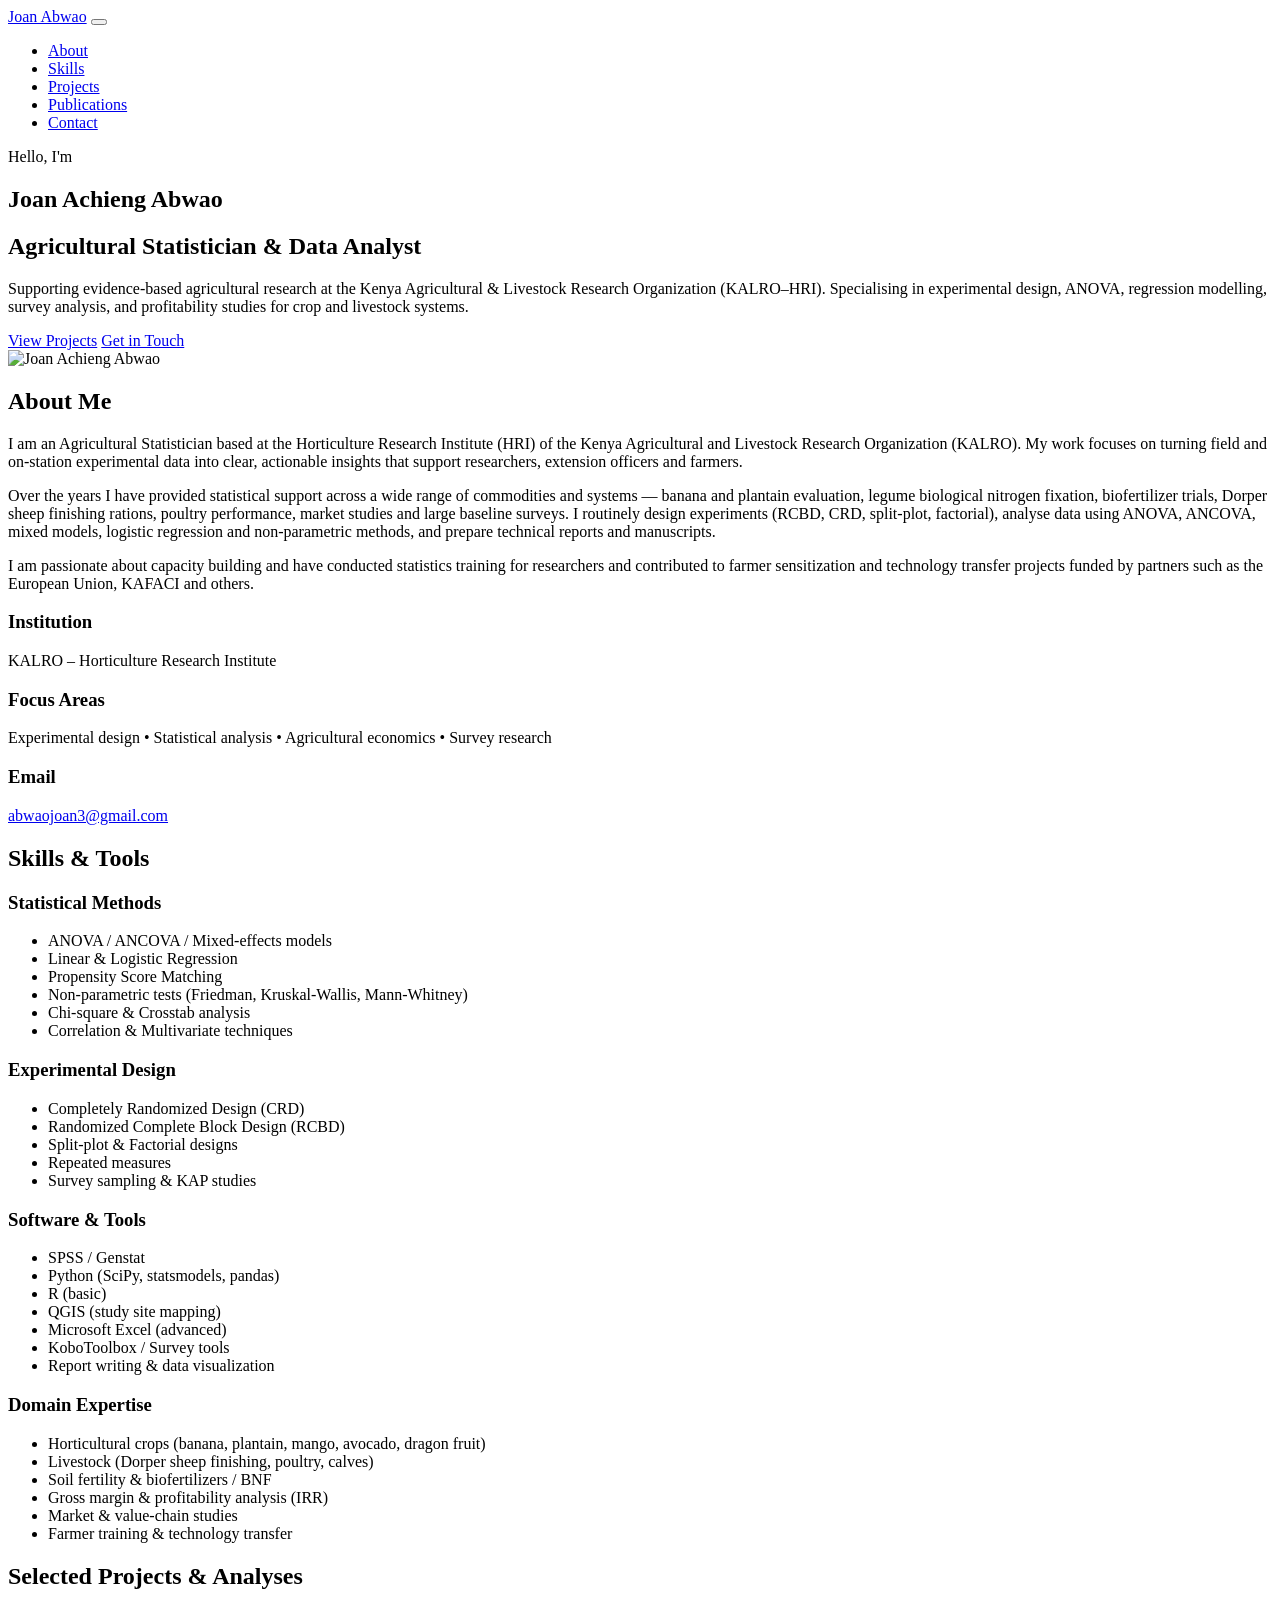
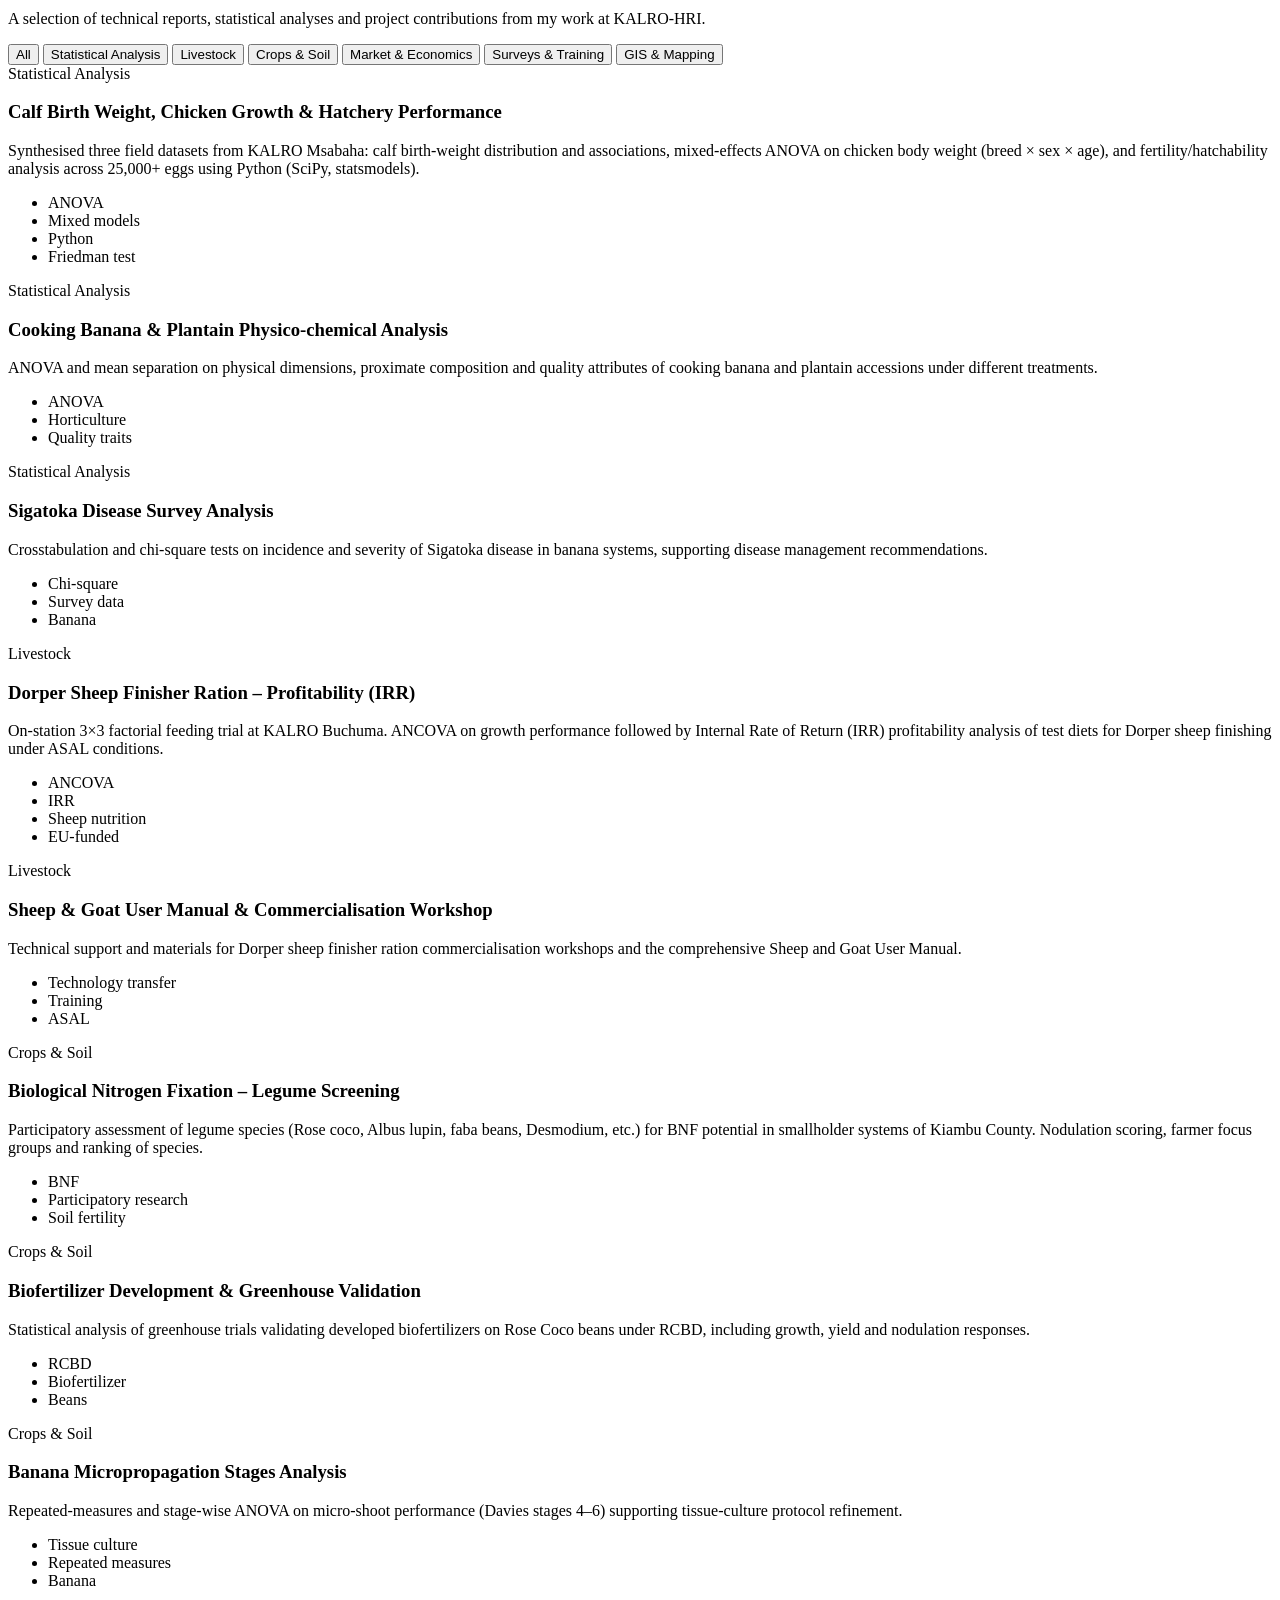
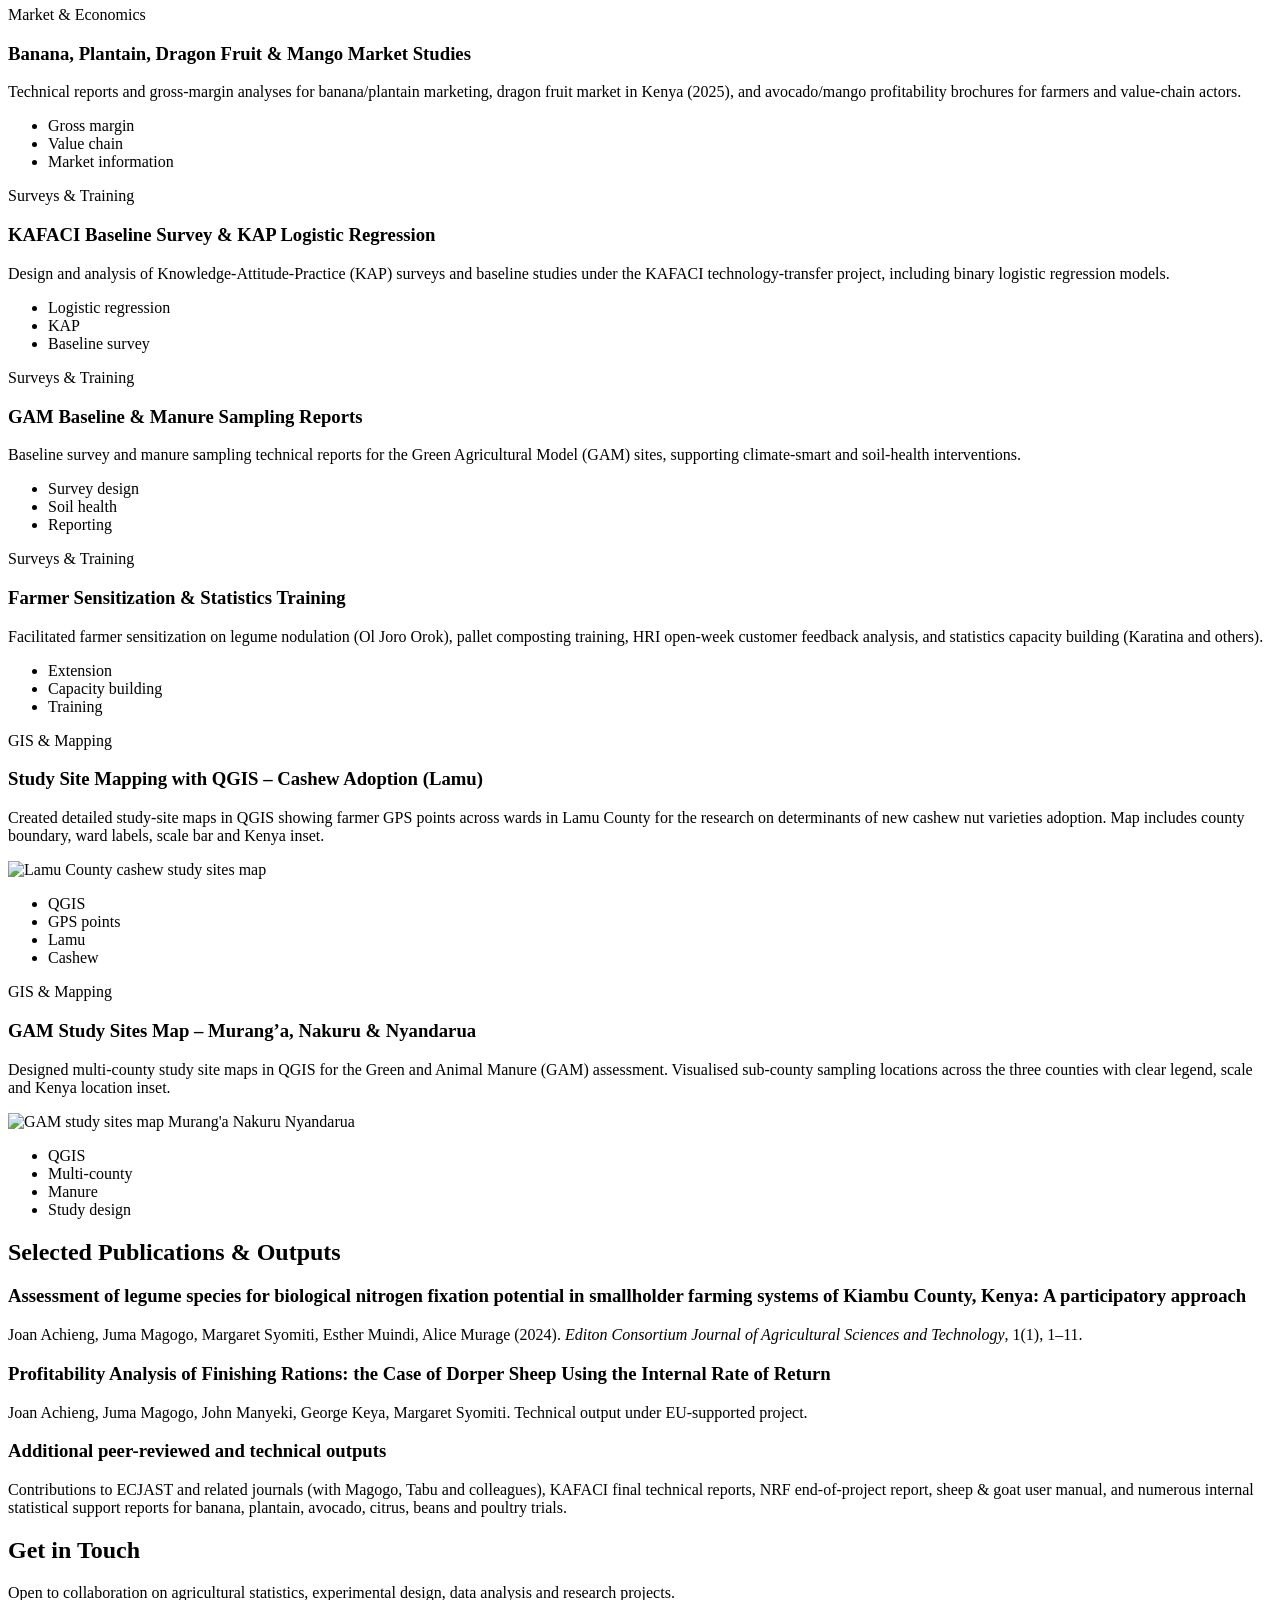
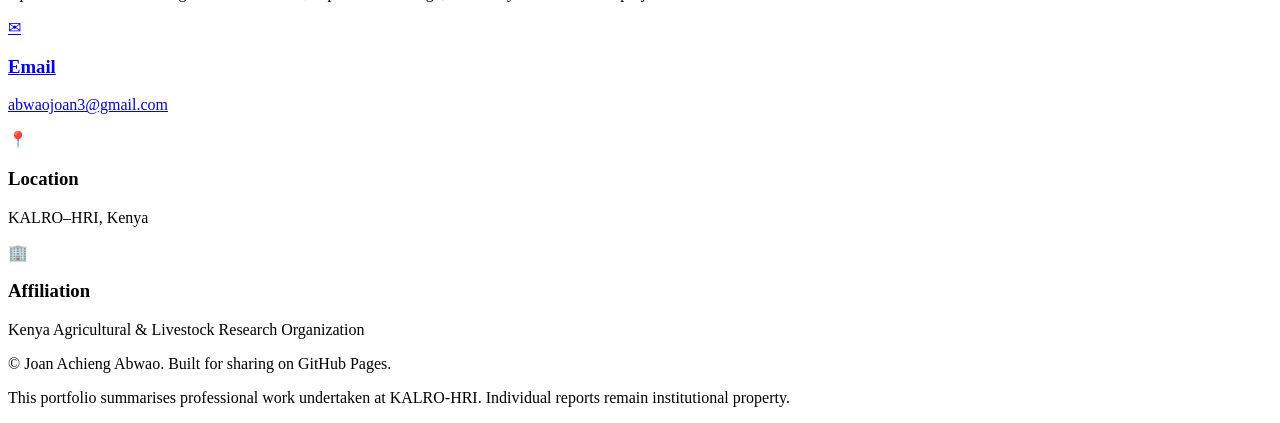
==== index.html @ 1c53b4f9 "Add files via upload" ====
<!DOCTYPE html>
<html lang="en">
<head>
  <meta charset="UTF-8" />
  <meta name="viewport" content="width=device-width, initial-scale=1.0" />
  <meta name="description" content="Joan Achieng Abwao – Agricultural Statistician & Data Analyst at KALRO-HRI. Portfolio of statistical analyses, crop & livestock research, and project reports." />
  <title>Joan Achieng Abwao | Agricultural Statistician</title>
  <link rel="stylesheet" href="css/styles.css" />
  <link rel="preconnect" href="https://fonts.googleapis.com" />
  <link rel="preconnect" href="https://fonts.gstatic.com" crossorigin />
  <link href="https://fonts.googleapis.com/css2?family=Inter:wght@400;500;600;700&family=Playfair+Display:wght@600;700&display=swap" rel="stylesheet" />
</head>
<body>
  <!-- Navigation -->
  <header class="header">
    <nav class="nav container">
      <a href="#home" class="logo">Joan Abwao</a>
      <button class="nav-toggle" aria-label="Toggle menu" id="navToggle">
        <span></span><span></span><span></span>
      </button>
      <ul class="nav-menu" id="navMenu">
        <li><a href="#about">About</a></li>
        <li><a href="#skills">Skills</a></li>
        <li><a href="#projects">Projects</a></li>
        <li><a href="#publications">Publications</a></li>
        <li><a href="#contact">Contact</a></li>
      </ul>
    </nav>
  </header>

  <!-- Hero -->
  <section id="home" class="hero">
    <div class="container hero-content">
      <div class="hero-text">
        <p class="hero-greeting">Hello, I'm</p>
        <h1>Joan Achieng Abwao</h1>
        <h2>Agricultural Statistician &amp; Data Analyst</h2>
        <p class="hero-tagline">
          Supporting evidence-based agricultural research at the Kenya Agricultural &amp; Livestock Research Organization (KALRO–HRI). Specialising in experimental design, ANOVA, regression modelling, survey analysis, and profitability studies for crop and livestock systems.
        </p>
        <div class="hero-actions">
          <a href="#projects" class="btn btn-primary">View Projects</a>
          <a href="#contact" class="btn btn-outline">Get in Touch</a>
        </div>
      </div>
      <div class="hero-image">
        <img src="assets/photo.jpg" alt="Joan Achieng Abwao" width="320" height="360" />
      </div>
    </div>
  </section>

  <!-- About -->
  <section id="about" class="section about">
    <div class="container">
      <h2 class="section-title">About Me</h2>
      <div class="about-grid">
        <div class="about-text">
          <p>
            I am an Agricultural Statistician based at the Horticulture Research Institute (HRI) of the Kenya Agricultural and Livestock Research Organization (KALRO). My work focuses on turning field and on-station experimental data into clear, actionable insights that support researchers, extension officers and farmers.
          </p>
          <p>
            Over the years I have provided statistical support across a wide range of commodities and systems — banana and plantain evaluation, legume biological nitrogen fixation, biofertilizer trials, Dorper sheep finishing rations, poultry performance, market studies and large baseline surveys. I routinely design experiments (RCBD, CRD, split-plot, factorial), analyse data using ANOVA, ANCOVA, mixed models, logistic regression and non-parametric methods, and prepare technical reports and manuscripts.
          </p>
          <p>
            I am passionate about capacity building and have conducted statistics training for researchers and contributed to farmer sensitization and technology transfer projects funded by partners such as the European Union, KAFACI and others.
          </p>
        </div>
        <div class="about-cards">
          <div class="info-card">
            <h3>Institution</h3>
            <p>KALRO – Horticulture Research Institute</p>
          </div>
          <div class="info-card">
            <h3>Focus Areas</h3>
            <p>Experimental design • Statistical analysis • Agricultural economics • Survey research</p>
          </div>
          <div class="info-card">
            <h3>Email</h3>
            <p><a href="mailto:abwaojoan3@gmail.com">abwaojoan3@gmail.com</a></p>
          </div>
        </div>
      </div>
    </div>
  </section>

  <!-- Skills -->
  <section id="skills" class="section skills">
    <div class="container">
      <h2 class="section-title">Skills &amp; Tools</h2>
      <div class="skills-grid">
        <div class="skill-category">
          <h3>Statistical Methods</h3>
          <ul>
            <li>ANOVA / ANCOVA / Mixed-effects models</li>
            <li>Linear &amp; Logistic Regression</li>
            <li>Propensity Score Matching</li>
            <li>Non-parametric tests (Friedman, Kruskal-Wallis, Mann-Whitney)</li>
            <li>Chi-square &amp; Crosstab analysis</li>
            <li>Correlation &amp; Multivariate techniques</li>
          </ul>
        </div>
        <div class="skill-category">
          <h3>Experimental Design</h3>
          <ul>
            <li>Completely Randomized Design (CRD)</li>
            <li>Randomized Complete Block Design (RCBD)</li>
            <li>Split-plot &amp; Factorial designs</li>
            <li>Repeated measures</li>
            <li>Survey sampling &amp; KAP studies</li>
          </ul>
        </div>
        <div class="skill-category">
          <h3>Software &amp; Tools</h3>
          <ul>
            <li>SPSS / Genstat</li>
            <li>Python (SciPy, statsmodels, pandas)</li>
            <li>R (basic)</li>
            <li>QGIS (study site mapping)</li>
            <li>Microsoft Excel (advanced)</li>
            <li>KoboToolbox / Survey tools</li>
            <li>Report writing &amp; data visualization</li>
          </ul>
        </div>
        <div class="skill-category">
          <h3>Domain Expertise</h3>
          <ul>
            <li>Horticultural crops (banana, plantain, mango, avocado, dragon fruit)</li>
            <li>Livestock (Dorper sheep finishing, poultry, calves)</li>
            <li>Soil fertility &amp; biofertilizers / BNF</li>
            <li>Gross margin &amp; profitability analysis (IRR)</li>
            <li>Market &amp; value-chain studies</li>
            <li>Farmer training &amp; technology transfer</li>
          </ul>
        </div>
      </div>
    </div>
  </section>

  <!-- Projects -->
  <section id="projects" class="section projects">
    <div class="container">
      <h2 class="section-title">Selected Projects &amp; Analyses</h2>
      <p class="section-subtitle">A selection of technical reports, statistical analyses and project contributions from my work at KALRO-HRI.</p>

      <div class="project-filters">
        <button class="filter-btn active" data-filter="all">All</button>
        <button class="filter-btn" data-filter="stats">Statistical Analysis</button>
        <button class="filter-btn" data-filter="livestock">Livestock</button>
        <button class="filter-btn" data-filter="crops">Crops &amp; Soil</button>
        <button class="filter-btn" data-filter="market">Market &amp; Economics</button>
        <button class="filter-btn" data-filter="survey">Surveys &amp; Training</button>
        <button class="filter-btn" data-filter="gis">GIS &amp; Mapping</button>
      </div>

      <div class="projects-grid">

        <!-- Statistical -->
        <article class="project-card" data-category="stats">
          <div class="project-badge">Statistical Analysis</div>
          <h3>Calf Birth Weight, Chicken Growth &amp; Hatchery Performance</h3>
          <p>Synthesised three field datasets from KALRO Msabaha: calf birth-weight distribution and associations, mixed-effects ANOVA on chicken body weight (breed × sex × age), and fertility/hatchability analysis across 25,000+ eggs using Python (SciPy, statsmodels).</p>
          <ul class="tags">
            <li>ANOVA</li><li>Mixed models</li><li>Python</li><li>Friedman test</li>
          </ul>
        </article>

        <article class="project-card" data-category="stats">
          <div class="project-badge">Statistical Analysis</div>
          <h3>Cooking Banana &amp; Plantain Physico-chemical Analysis</h3>
          <p>ANOVA and mean separation on physical dimensions, proximate composition and quality attributes of cooking banana and plantain accessions under different treatments.</p>
          <ul class="tags">
            <li>ANOVA</li><li>Horticulture</li><li>Quality traits</li>
          </ul>
        </article>

        <article class="project-card" data-category="stats">
          <div class="project-badge">Statistical Analysis</div>
          <h3>Sigatoka Disease Survey Analysis</h3>
          <p>Crosstabulation and chi-square tests on incidence and severity of Sigatoka disease in banana systems, supporting disease management recommendations.</p>
          <ul class="tags">
            <li>Chi-square</li><li>Survey data</li><li>Banana</li>
          </ul>
        </article>

        <article class="project-card" data-category="stats livestock">
          <div class="project-badge">Livestock</div>
          <h3>Dorper Sheep Finisher Ration – Profitability (IRR)</h3>
          <p>On-station 3×3 factorial feeding trial at KALRO Buchuma. ANCOVA on growth performance followed by Internal Rate of Return (IRR) profitability analysis of test diets for Dorper sheep finishing under ASAL conditions.</p>
          <ul class="tags">
            <li>ANCOVA</li><li>IRR</li><li>Sheep nutrition</li><li>EU-funded</li>
          </ul>
        </article>

        <article class="project-card" data-category="livestock">
          <div class="project-badge">Livestock</div>
          <h3>Sheep &amp; Goat User Manual &amp; Commercialisation Workshop</h3>
          <p>Technical support and materials for Dorper sheep finisher ration commercialisation workshops and the comprehensive Sheep and Goat User Manual.</p>
          <ul class="tags">
            <li>Technology transfer</li><li>Training</li><li>ASAL</li>
          </ul>
        </article>

        <article class="project-card" data-category="crops">
          <div class="project-badge">Crops &amp; Soil</div>
          <h3>Biological Nitrogen Fixation – Legume Screening</h3>
          <p>Participatory assessment of legume species (Rose coco, Albus lupin, faba beans, Desmodium, etc.) for BNF potential in smallholder systems of Kiambu County. Nodulation scoring, farmer focus groups and ranking of species.</p>
          <ul class="tags">
            <li>BNF</li><li>Participatory research</li><li>Soil fertility</li>
          </ul>
        </article>

        <article class="project-card" data-category="crops">
          <div class="project-badge">Crops &amp; Soil</div>
          <h3>Biofertilizer Development &amp; Greenhouse Validation</h3>
          <p>Statistical analysis of greenhouse trials validating developed biofertilizers on Rose Coco beans under RCBD, including growth, yield and nodulation responses.</p>
          <ul class="tags">
            <li>RCBD</li><li>Biofertilizer</li><li>Beans</li>
          </ul>
        </article>

        <article class="project-card" data-category="crops">
          <div class="project-badge">Crops &amp; Soil</div>
          <h3>Banana Micropropagation Stages Analysis</h3>
          <p>Repeated-measures and stage-wise ANOVA on micro-shoot performance (Davies stages 4–6) supporting tissue-culture protocol refinement.</p>
          <ul class="tags">
            <li>Tissue culture</li><li>Repeated measures</li><li>Banana</li>
          </ul>
        </article>

        <article class="project-card" data-category="market">
          <div class="project-badge">Market &amp; Economics</div>
          <h3>Banana, Plantain, Dragon Fruit &amp; Mango Market Studies</h3>
          <p>Technical reports and gross-margin analyses for banana/plantain marketing, dragon fruit market in Kenya (2025), and avocado/mango profitability brochures for farmers and value-chain actors.</p>
          <ul class="tags">
            <li>Gross margin</li><li>Value chain</li><li>Market information</li>
          </ul>
        </article>

        <article class="project-card" data-category="survey">
          <div class="project-badge">Surveys &amp; Training</div>
          <h3>KAFACI Baseline Survey &amp; KAP Logistic Regression</h3>
          <p>Design and analysis of Knowledge-Attitude-Practice (KAP) surveys and baseline studies under the KAFACI technology-transfer project, including binary logistic regression models.</p>
          <ul class="tags">
            <li>Logistic regression</li><li>KAP</li><li>Baseline survey</li>
          </ul>
        </article>

        <article class="project-card" data-category="survey">
          <div class="project-badge">Surveys &amp; Training</div>
          <h3>GAM Baseline &amp; Manure Sampling Reports</h3>
          <p>Baseline survey and manure sampling technical reports for the Green Agricultural Model (GAM) sites, supporting climate-smart and soil-health interventions.</p>
          <ul class="tags">
            <li>Survey design</li><li>Soil health</li><li>Reporting</li>
          </ul>
        </article>

        <article class="project-card" data-category="survey">
          <div class="project-badge">Surveys &amp; Training</div>
          <h3>Farmer Sensitization &amp; Statistics Training</h3>
          <p>Facilitated farmer sensitization on legume nodulation (Ol Joro Orok), pallet composting training, HRI open-week customer feedback analysis, and statistics capacity building (Karatina and others).</p>
          <ul class="tags">
            <li>Extension</li><li>Capacity building</li><li>Training</li>
          </ul>
        </article>

        <!-- GIS & Mapping -->
        <article class="project-card" data-category="gis survey">
          <div class="project-badge">GIS &amp; Mapping</div>
          <h3>Study Site Mapping with QGIS – Cashew Adoption (Lamu)</h3>
          <p>Created detailed study-site maps in QGIS showing farmer GPS points across wards in Lamu County for the research on determinants of new cashew nut varieties adoption. Map includes county boundary, ward labels, scale bar and Kenya inset.</p>
          <div class="map-preview">
            <img src="assets/map-lamu-cashew.png" alt="Lamu County cashew study sites map" loading="lazy" />
          </div>
          <ul class="tags">
            <li>QGIS</li><li>GPS points</li><li>Lamu</li><li>Cashew</li>
          </ul>
        </article>

        <article class="project-card" data-category="gis survey">
          <div class="project-badge">GIS &amp; Mapping</div>
          <h3>GAM Study Sites Map – Murang’a, Nakuru &amp; Nyandarua</h3>
          <p>Designed multi-county study site maps in QGIS for the Green and Animal Manure (GAM) assessment. Visualised sub-county sampling locations across the three counties with clear legend, scale and Kenya location inset.</p>
          <div class="map-preview">
            <img src="assets/map-gam-sites.png" alt="GAM study sites map Murang'a Nakuru Nyandarua" loading="lazy" />
          </div>
          <ul class="tags">
            <li>QGIS</li><li>Multi-county</li><li>Manure</li><li>Study design</li>
          </ul>
        </article>

      </div>
    </div>
  </section>

  <!-- Publications -->
  <section id="publications" class="section publications">
    <div class="container">
      <h2 class="section-title">Selected Publications &amp; Outputs</h2>
      <div class="pub-list">
        <article class="pub-item">
          <h3>Assessment of legume species for biological nitrogen fixation potential in smallholder farming systems of Kiambu County, Kenya: A participatory approach</h3>
          <p class="pub-meta">Joan Achieng, Juma Magogo, Margaret Syomiti, Esther Muindi, Alice Murage (2024). <em>Editon Consortium Journal of Agricultural Sciences and Technology</em>, 1(1), 1–11.</p>
        </article>
        <article class="pub-item">
          <h3>Profitability Analysis of Finishing Rations: the Case of Dorper Sheep Using the Internal Rate of Return</h3>
          <p class="pub-meta">Joan Achieng, Juma Magogo, John Manyeki, George Keya, Margaret Syomiti. Technical output under EU-supported project.</p>
        </article>
        <article class="pub-item">
          <h3>Additional peer-reviewed and technical outputs</h3>
          <p class="pub-meta">Contributions to ECJAST and related journals (with Magogo, Tabu and colleagues), KAFACI final technical reports, NRF end-of-project report, sheep &amp; goat user manual, and numerous internal statistical support reports for banana, plantain, avocado, citrus, beans and poultry trials.</p>
        </article>
      </div>
    </div>
  </section>

  <!-- Contact -->
  <section id="contact" class="section contact">
    <div class="container">
      <h2 class="section-title">Get in Touch</h2>
      <p class="section-subtitle">Open to collaboration on agricultural statistics, experimental design, data analysis and research projects.</p>
      <div class="contact-cards">
        <a href="mailto:abwaojoan3@gmail.com" class="contact-card">
          <span class="contact-icon">✉</span>
          <h3>Email</h3>
          <p>abwaojoan3@gmail.com</p>
        </a>
        <div class="contact-card">
          <span class="contact-icon">📍</span>
          <h3>Location</h3>
          <p>KALRO–HRI, Kenya</p>
        </div>
        <div class="contact-card">
          <span class="contact-icon">🏢</span>
          <h3>Affiliation</h3>
          <p>Kenya Agricultural &amp; Livestock Research Organization</p>
        </div>
      </div>
    </div>
  </section>

  <!-- Footer -->
  <footer class="footer">
    <div class="container">
      <p>© <span id="year"></span> Joan Achieng Abwao. Built for sharing on GitHub Pages.</p>
      <p class="footer-note">This portfolio summarises professional work undertaken at KALRO-HRI. Individual reports remain institutional property.</p>
    </div>
  </footer>

  <script src="js/main.js"></script>
</body>
</html>
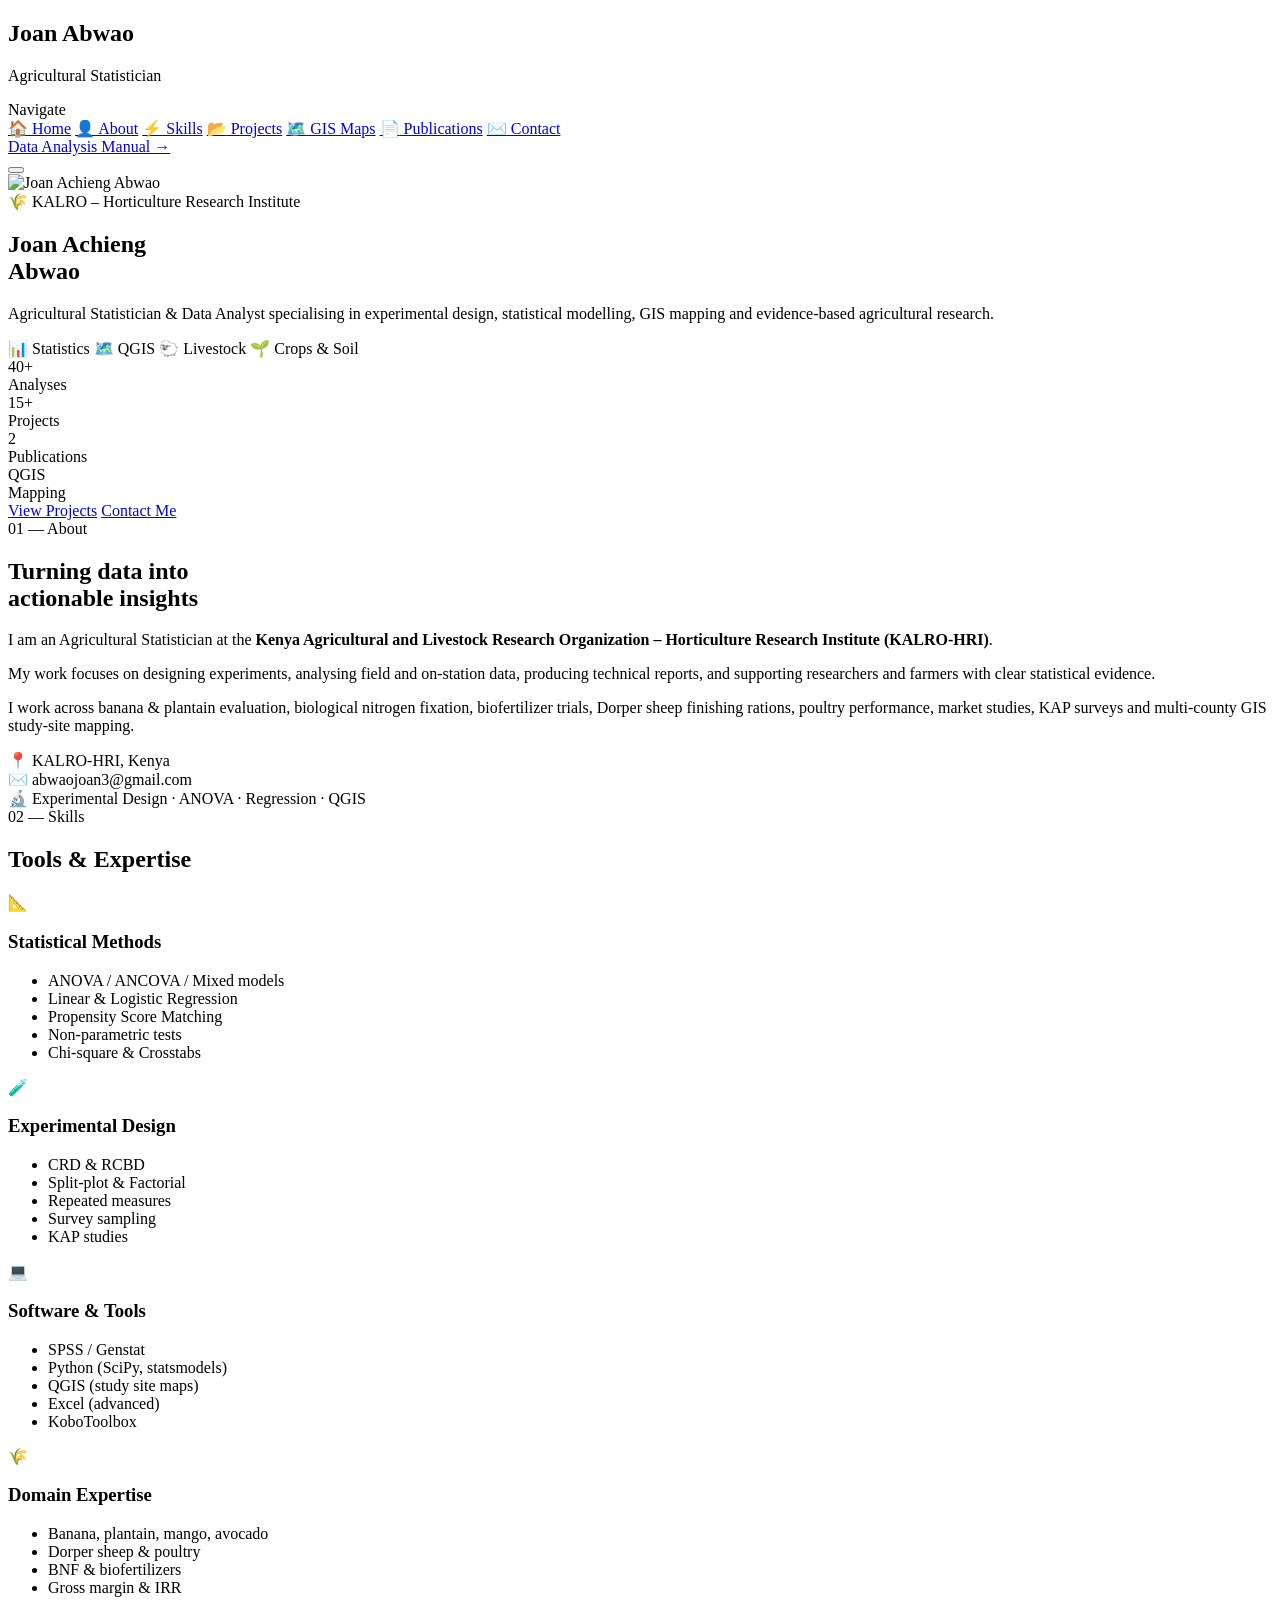
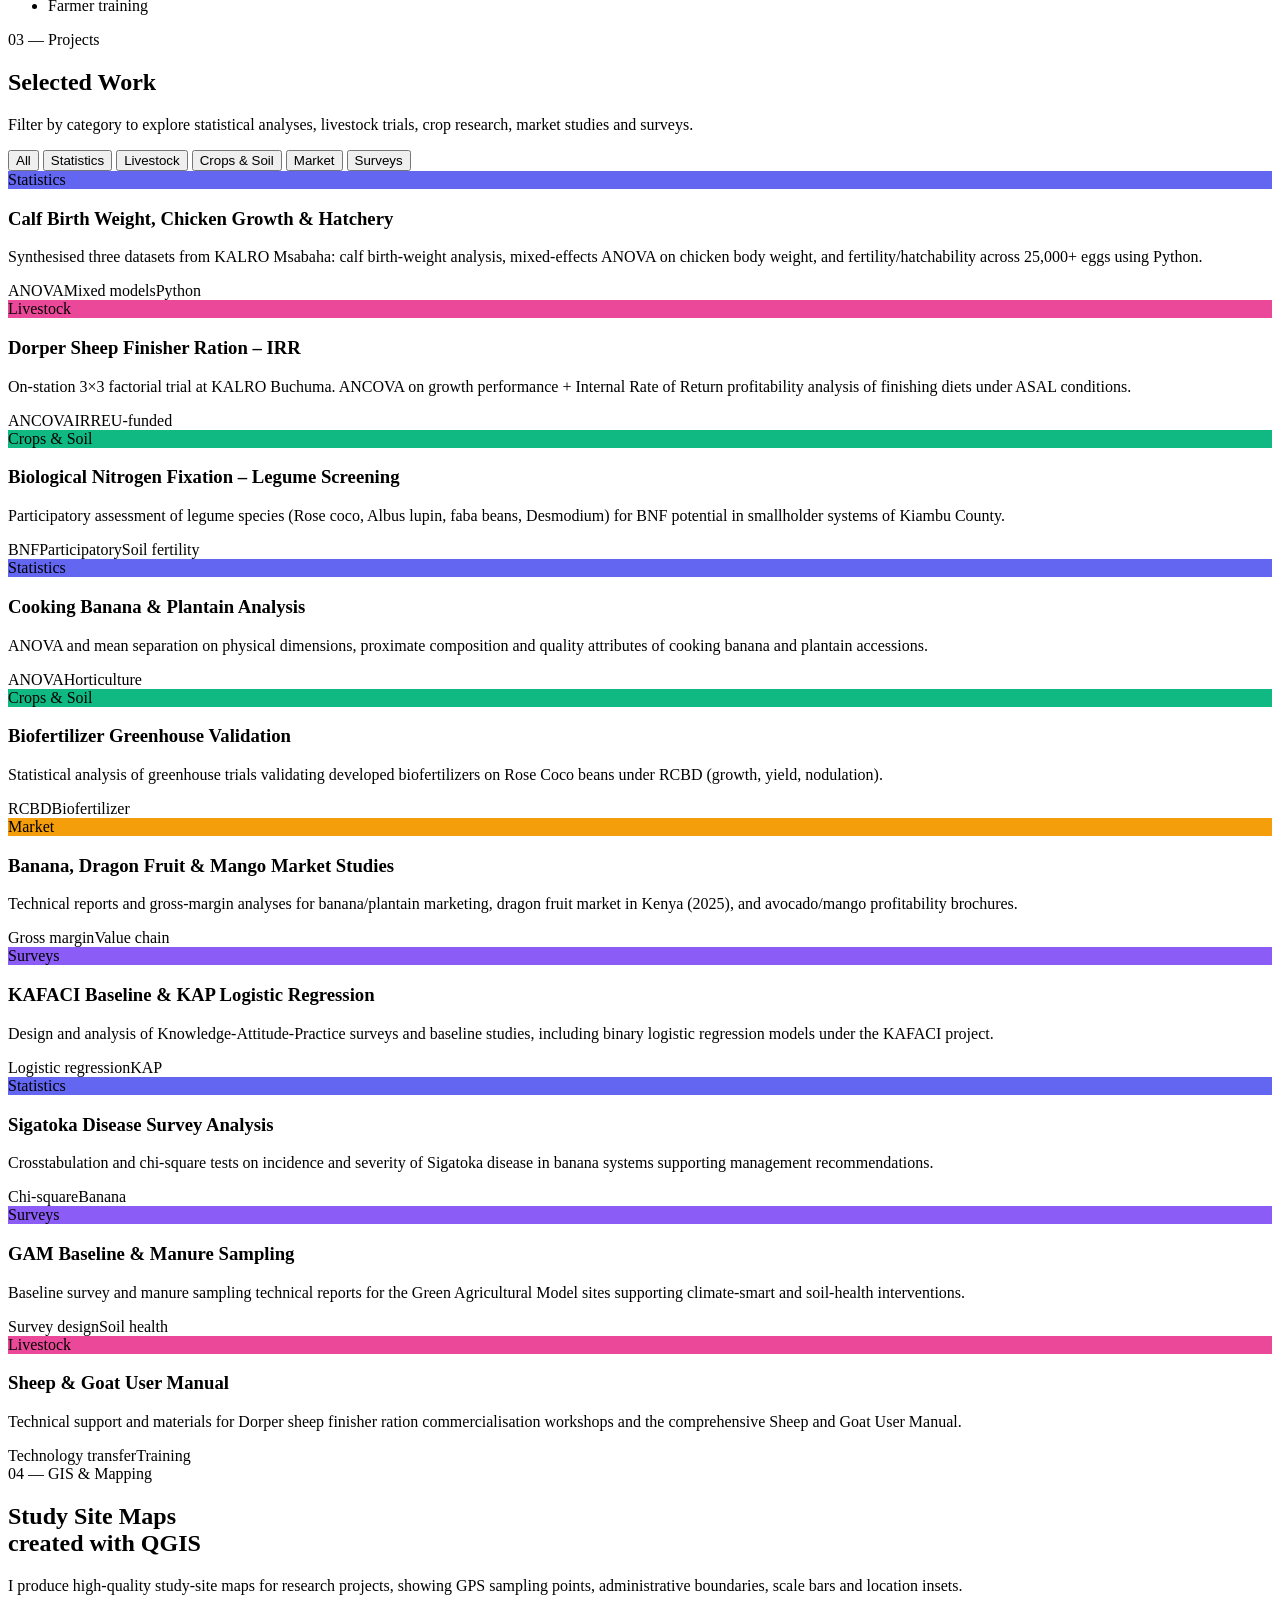
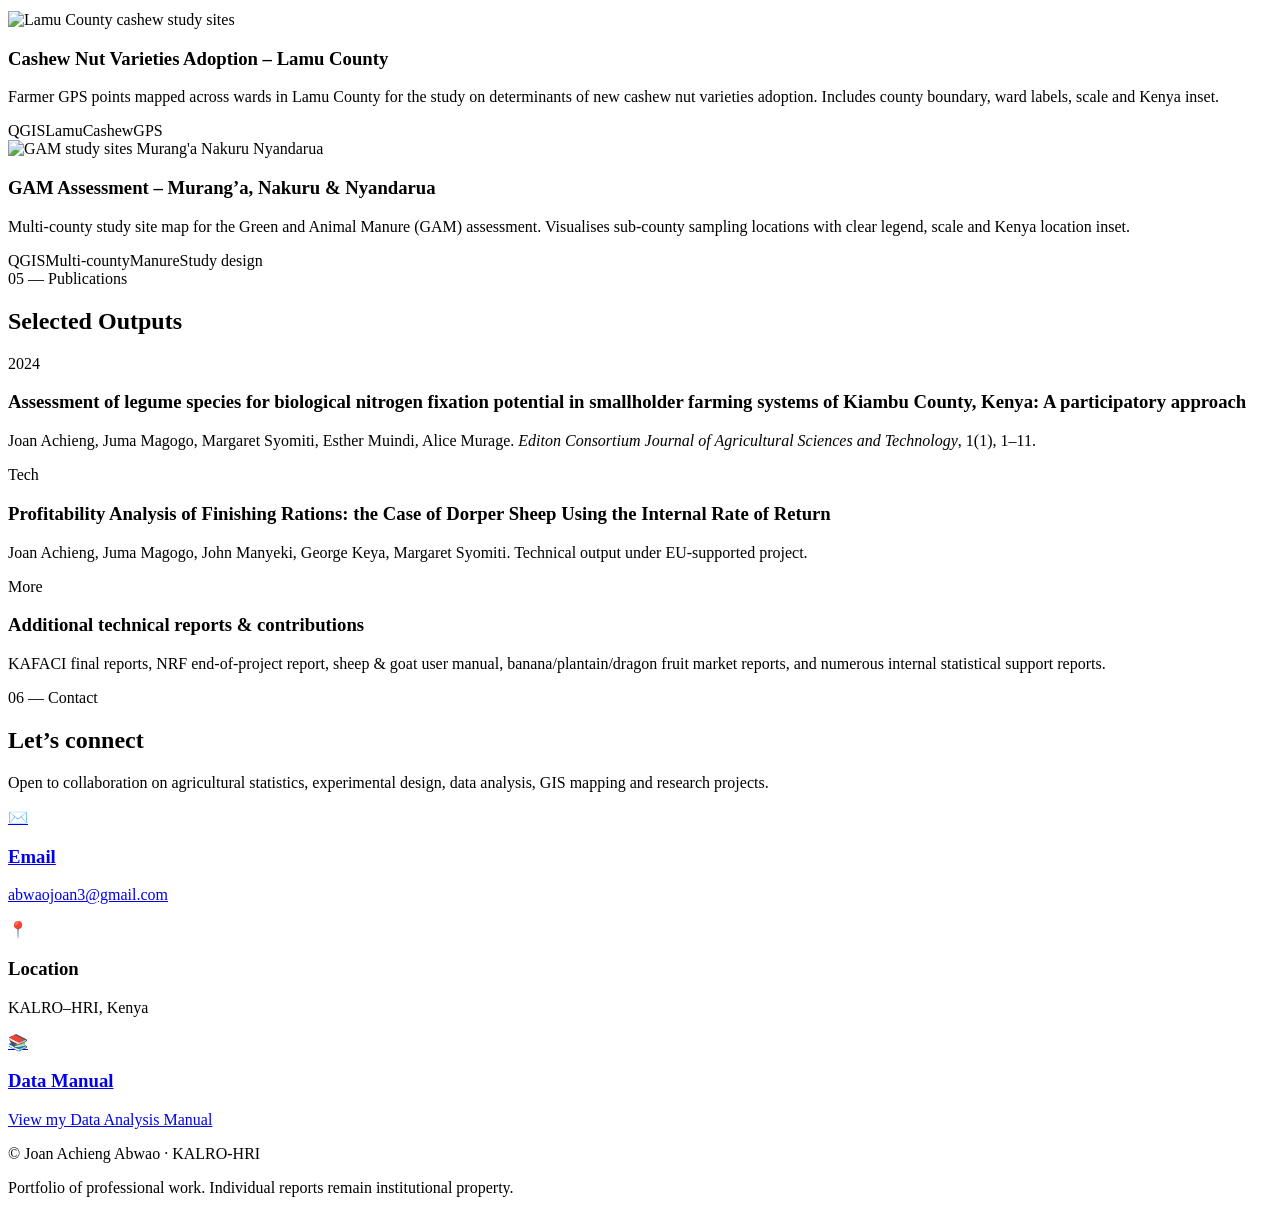
==== commit bc299030: "Add files via upload" ====
--- a/index.html
+++ b/index.html
@@ -3,348 +3,334 @@
 <head>
   <meta charset="UTF-8" />
   <meta name="viewport" content="width=device-width, initial-scale=1.0" />
-  <meta name="description" content="Joan Achieng Abwao – Agricultural Statistician & Data Analyst at KALRO-HRI. Portfolio of statistical analyses, crop & livestock research, and project reports." />
-  <title>Joan Achieng Abwao | Agricultural Statistician</title>
+  <title>Joan Achieng Abwao | Portfolio</title>
+  <meta name="description" content="Agricultural Statistician & Data Analyst at KALRO-HRI. Portfolio of statistical analyses, GIS mapping, crop & livestock research." />
+  <link href="https://fonts.googleapis.com/css2?family=Playfair+Display:wght@700;900&family=DM+Sans:wght@300;400;500;600;700&family=JetBrains+Mono:wght@400;500&display=swap" rel="stylesheet" />
   <link rel="stylesheet" href="css/styles.css" />
-  <link rel="preconnect" href="https://fonts.googleapis.com" />
-  <link rel="preconnect" href="https://fonts.gstatic.com" crossorigin />
-  <link href="https://fonts.googleapis.com/css2?family=Inter:wght@400;500;600;700&family=Playfair+Display:wght@600;700&display=swap" rel="stylesheet" />
 </head>
 <body>
-  <!-- Navigation -->
-  <header class="header">
-    <nav class="nav container">
-      <a href="#home" class="logo">Joan Abwao</a>
-      <button class="nav-toggle" aria-label="Toggle menu" id="navToggle">
-        <span></span><span></span><span></span>
-      </button>
-      <ul class="nav-menu" id="navMenu">
-        <li><a href="#about">About</a></li>
-        <li><a href="#skills">Skills</a></li>
-        <li><a href="#projects">Projects</a></li>
-        <li><a href="#publications">Publications</a></li>
-        <li><a href="#contact">Contact</a></li>
-      </ul>
+
+  <!-- SIDEBAR -->
+  <aside class="sidebar" id="sidebar">
+    <div class="sidebar-logo">
+      <h2>Joan Abwao</h2>
+      <p>Agricultural Statistician</p>
+    </div>
+    <nav class="sidebar-nav">
+      <div class="nav-section">Navigate</div>
+      <a href="#home" class="nav-link active" data-section="home"><span class="nav-icon">🏠</span> Home</a>
+      <a href="#about" class="nav-link" data-section="about"><span class="nav-icon">👤</span> About</a>
+      <a href="#skills" class="nav-link" data-section="skills"><span class="nav-icon">⚡</span> Skills</a>
+      <a href="#projects" class="nav-link" data-section="projects"><span class="nav-icon">📂</span> Projects</a>
+      <a href="#maps" class="nav-link" data-section="maps"><span class="nav-icon">🗺️</span> GIS Maps</a>
+      <a href="#publications" class="nav-link" data-section="publications"><span class="nav-icon">📄</span> Publications</a>
+      <a href="#contact" class="nav-link" data-section="contact"><span class="nav-icon">✉️</span> Contact</a>
     </nav>
-  </header>
-
-  <!-- Hero -->
-  <section id="home" class="hero">
-    <div class="container hero-content">
-      <div class="hero-text">
-        <p class="hero-greeting">Hello, I'm</p>
-        <h1>Joan Achieng Abwao</h1>
-        <h2>Agricultural Statistician &amp; Data Analyst</h2>
-        <p class="hero-tagline">
-          Supporting evidence-based agricultural research at the Kenya Agricultural &amp; Livestock Research Organization (KALRO–HRI). Specialising in experimental design, ANOVA, regression modelling, survey analysis, and profitability studies for crop and livestock systems.
-        </p>
-        <div class="hero-actions">
-          <a href="#projects" class="btn btn-primary">View Projects</a>
-          <a href="#contact" class="btn btn-outline">Get in Touch</a>
-        </div>
-      </div>
-      <div class="hero-image">
-        <img src="assets/photo.jpg" alt="Joan Achieng Abwao" width="320" height="360" />
-      </div>
+    <div class="sidebar-footer">
+      <a href="https://abwaojoan.github.io/data-analysis-manual/" target="_blank" class="sidebar-extra">Data Analysis Manual →</a>
     </div>
-  </section>
-
-  <!-- About -->
-  <section id="about" class="section about">
-    <div class="container">
-      <h2 class="section-title">About Me</h2>
-      <div class="about-grid">
-        <div class="about-text">
-          <p>
-            I am an Agricultural Statistician based at the Horticulture Research Institute (HRI) of the Kenya Agricultural and Livestock Research Organization (KALRO). My work focuses on turning field and on-station experimental data into clear, actionable insights that support researchers, extension officers and farmers.
-          </p>
-          <p>
-            Over the years I have provided statistical support across a wide range of commodities and systems — banana and plantain evaluation, legume biological nitrogen fixation, biofertilizer trials, Dorper sheep finishing rations, poultry performance, market studies and large baseline surveys. I routinely design experiments (RCBD, CRD, split-plot, factorial), analyse data using ANOVA, ANCOVA, mixed models, logistic regression and non-parametric methods, and prepare technical reports and manuscripts.
-          </p>
-          <p>
-            I am passionate about capacity building and have conducted statistics training for researchers and contributed to farmer sensitization and technology transfer projects funded by partners such as the European Union, KAFACI and others.
-          </p>
-        </div>
-        <div class="about-cards">
-          <div class="info-card">
-            <h3>Institution</h3>
-            <p>KALRO – Horticulture Research Institute</p>
-          </div>
-          <div class="info-card">
-            <h3>Focus Areas</h3>
-            <p>Experimental design • Statistical analysis • Agricultural economics • Survey research</p>
-          </div>
-          <div class="info-card">
+  </aside>
+
+  <!-- Mobile toggle -->
+  <button class="menu-toggle" id="menuToggle" aria-label="Menu">
+    <span></span><span></span><span></span>
+  </button>
+
+  <!-- MAIN -->
+  <main class="main">
+
+    <!-- HERO -->
+    <section id="home" class="cover">
+      <div class="cover-bg"></div>
+      <div class="cover-grid"></div>
+      <div class="orb orb1"></div>
+      <div class="orb orb2"></div>
+      <div class="cover-inner">
+        <div class="cover-photo">
+          <img src="assets/photo.jpg" alt="Joan Achieng Abwao" />
+        </div>
+        <div class="cover-content">
+          <div class="cover-badge">🌾 KALRO – Horticulture Research Institute</div>
+          <h1 class="cover-title">Joan Achieng<br><span>Abwao</span></h1>
+          <p class="cover-sub">Agricultural Statistician & Data Analyst specialising in experimental design, statistical modelling, GIS mapping and evidence-based agricultural research.</p>
+          <div class="cover-meta">
+            <span class="pill">📊 Statistics</span>
+            <span class="pill">🗺️ QGIS</span>
+            <span class="pill">🐑 Livestock</span>
+            <span class="pill">🌱 Crops & Soil</span>
+          </div>
+          <div class="cover-stats">
+            <div class="cover-stat"><div class="num">40+</div><div class="lbl">Analyses</div></div>
+            <div class="cover-stat"><div class="num">15+</div><div class="lbl">Projects</div></div>
+            <div class="cover-stat"><div class="num">2</div><div class="lbl">Publications</div></div>
+            <div class="cover-stat"><div class="num">QGIS</div><div class="lbl">Mapping</div></div>
+          </div>
+          <div class="cover-cta">
+            <a href="#projects" class="btn-primary">View Projects</a>
+            <a href="#contact" class="btn-ghost">Contact Me</a>
+          </div>
+        </div>
+      </div>
+    </section>
+
+    <!-- ABOUT -->
+    <section id="about" class="section">
+      <div class="section-inner">
+        <div class="section-label">01 — About</div>
+        <h2 class="section-title">Turning data into<br><span class="grad-text">actionable insights</span></h2>
+        <div class="about-text about-full">
+          <p>I am an Agricultural Statistician at the <strong>Kenya Agricultural and Livestock Research Organization – Horticulture Research Institute (KALRO-HRI)</strong>.</p>
+          <p>My work focuses on designing experiments, analysing field and on-station data, producing technical reports, and supporting researchers and farmers with clear statistical evidence.</p>
+          <p>I work across banana & plantain evaluation, biological nitrogen fixation, biofertilizer trials, Dorper sheep finishing rations, poultry performance, market studies, KAP surveys and multi-county GIS study-site mapping.</p>
+          <div class="about-highlights">
+            <div class="highlight"><span>📍</span> KALRO-HRI, Kenya</div>
+            <div class="highlight"><span>✉️</span> abwaojoan3@gmail.com</div>
+            <div class="highlight"><span>🔬</span> Experimental Design · ANOVA · Regression · QGIS</div>
+          </div>
+        </div>
+      </div>
+    </section>
+
+    <!-- SKILLS -->
+    <section id="skills" class="section section-alt">
+      <div class="section-inner">
+        <div class="section-label">02 — Skills</div>
+        <h2 class="section-title">Tools & <span class="grad-text">Expertise</span></h2>
+        <div class="skills-grid">
+          <div class="skill-card" style="--accent:#6366f1">
+            <div class="skill-icon">📐</div>
+            <h3>Statistical Methods</h3>
+            <ul>
+              <li>ANOVA / ANCOVA / Mixed models</li>
+              <li>Linear & Logistic Regression</li>
+              <li>Propensity Score Matching</li>
+              <li>Non-parametric tests</li>
+              <li>Chi-square & Crosstabs</li>
+            </ul>
+          </div>
+          <div class="skill-card" style="--accent:#ec4899">
+            <div class="skill-icon">🧪</div>
+            <h3>Experimental Design</h3>
+            <ul>
+              <li>CRD & RCBD</li>
+              <li>Split-plot & Factorial</li>
+              <li>Repeated measures</li>
+              <li>Survey sampling</li>
+              <li>KAP studies</li>
+            </ul>
+          </div>
+          <div class="skill-card" style="--accent:#10b981">
+            <div class="skill-icon">💻</div>
+            <h3>Software & Tools</h3>
+            <ul>
+              <li>SPSS / Genstat</li>
+              <li>Python (SciPy, statsmodels)</li>
+              <li>QGIS (study site maps)</li>
+              <li>Excel (advanced)</li>
+              <li>KoboToolbox</li>
+            </ul>
+          </div>
+          <div class="skill-card" style="--accent:#f59e0b">
+            <div class="skill-icon">🌾</div>
+            <h3>Domain Expertise</h3>
+            <ul>
+              <li>Banana, plantain, mango, avocado</li>
+              <li>Dorper sheep & poultry</li>
+              <li>BNF & biofertilizers</li>
+              <li>Gross margin & IRR</li>
+              <li>Farmer training</li>
+            </ul>
+          </div>
+        </div>
+      </div>
+    </section>
+
+    <!-- PROJECTS -->
+    <section id="projects" class="section">
+      <div class="section-inner">
+        <div class="section-label">03 — Projects</div>
+        <h2 class="section-title">Selected <span class="grad-text">Work</span></h2>
+        <p class="section-desc">Filter by category to explore statistical analyses, livestock trials, crop research, market studies and surveys.</p>
+
+        <div class="filters">
+          <button class="filter active" data-filter="all">All</button>
+          <button class="filter" data-filter="stats">Statistics</button>
+          <button class="filter" data-filter="livestock">Livestock</button>
+          <button class="filter" data-filter="crops">Crops & Soil</button>
+          <button class="filter" data-filter="market">Market</button>
+          <button class="filter" data-filter="survey">Surveys</button>
+        </div>
+
+        <div class="projects-grid" id="projectsGrid">
+
+          <article class="project-card" data-cat="stats">
+            <div class="p-badge" style="background:#6366f1">Statistics</div>
+            <h3>Calf Birth Weight, Chicken Growth & Hatchery</h3>
+            <p>Synthesised three datasets from KALRO Msabaha: calf birth-weight analysis, mixed-effects ANOVA on chicken body weight, and fertility/hatchability across 25,000+ eggs using Python.</p>
+            <div class="p-tags"><span>ANOVA</span><span>Mixed models</span><span>Python</span></div>
+          </article>
+
+          <article class="project-card" data-cat="stats livestock">
+            <div class="p-badge" style="background:#ec4899">Livestock</div>
+            <h3>Dorper Sheep Finisher Ration – IRR</h3>
+            <p>On-station 3×3 factorial trial at KALRO Buchuma. ANCOVA on growth performance + Internal Rate of Return profitability analysis of finishing diets under ASAL conditions.</p>
+            <div class="p-tags"><span>ANCOVA</span><span>IRR</span><span>EU-funded</span></div>
+          </article>
+
+          <article class="project-card" data-cat="crops">
+            <div class="p-badge" style="background:#10b981">Crops & Soil</div>
+            <h3>Biological Nitrogen Fixation – Legume Screening</h3>
+            <p>Participatory assessment of legume species (Rose coco, Albus lupin, faba beans, Desmodium) for BNF potential in smallholder systems of Kiambu County.</p>
+            <div class="p-tags"><span>BNF</span><span>Participatory</span><span>Soil fertility</span></div>
+          </article>
+
+          <article class="project-card" data-cat="stats">
+            <div class="p-badge" style="background:#6366f1">Statistics</div>
+            <h3>Cooking Banana & Plantain Analysis</h3>
+            <p>ANOVA and mean separation on physical dimensions, proximate composition and quality attributes of cooking banana and plantain accessions.</p>
+            <div class="p-tags"><span>ANOVA</span><span>Horticulture</span></div>
+          </article>
+
+          <article class="project-card" data-cat="crops">
+            <div class="p-badge" style="background:#10b981">Crops & Soil</div>
+            <h3>Biofertilizer Greenhouse Validation</h3>
+            <p>Statistical analysis of greenhouse trials validating developed biofertilizers on Rose Coco beans under RCBD (growth, yield, nodulation).</p>
+            <div class="p-tags"><span>RCBD</span><span>Biofertilizer</span></div>
+          </article>
+
+          <article class="project-card" data-cat="market">
+            <div class="p-badge" style="background:#f59e0b">Market</div>
+            <h3>Banana, Dragon Fruit & Mango Market Studies</h3>
+            <p>Technical reports and gross-margin analyses for banana/plantain marketing, dragon fruit market in Kenya (2025), and avocado/mango profitability brochures.</p>
+            <div class="p-tags"><span>Gross margin</span><span>Value chain</span></div>
+          </article>
+
+          <article class="project-card" data-cat="survey">
+            <div class="p-badge" style="background:#8b5cf6">Surveys</div>
+            <h3>KAFACI Baseline & KAP Logistic Regression</h3>
+            <p>Design and analysis of Knowledge-Attitude-Practice surveys and baseline studies, including binary logistic regression models under the KAFACI project.</p>
+            <div class="p-tags"><span>Logistic regression</span><span>KAP</span></div>
+          </article>
+
+          <article class="project-card" data-cat="stats">
+            <div class="p-badge" style="background:#6366f1">Statistics</div>
+            <h3>Sigatoka Disease Survey Analysis</h3>
+            <p>Crosstabulation and chi-square tests on incidence and severity of Sigatoka disease in banana systems supporting management recommendations.</p>
+            <div class="p-tags"><span>Chi-square</span><span>Banana</span></div>
+          </article>
+
+          <article class="project-card" data-cat="survey">
+            <div class="p-badge" style="background:#8b5cf6">Surveys</div>
+            <h3>GAM Baseline & Manure Sampling</h3>
+            <p>Baseline survey and manure sampling technical reports for the Green Agricultural Model sites supporting climate-smart and soil-health interventions.</p>
+            <div class="p-tags"><span>Survey design</span><span>Soil health</span></div>
+          </article>
+
+          <article class="project-card" data-cat="livestock">
+            <div class="p-badge" style="background:#ec4899">Livestock</div>
+            <h3>Sheep & Goat User Manual</h3>
+            <p>Technical support and materials for Dorper sheep finisher ration commercialisation workshops and the comprehensive Sheep and Goat User Manual.</p>
+            <div class="p-tags"><span>Technology transfer</span><span>Training</span></div>
+          </article>
+
+        </div>
+      </div>
+    </section>
+
+    <!-- GIS MAPS -->
+    <section id="maps" class="section section-alt">
+      <div class="section-inner">
+        <div class="section-label">04 — GIS & Mapping</div>
+        <h2 class="section-title">Study Site Maps<br><span class="grad-text">created with QGIS</span></h2>
+        <p class="section-desc">I produce high-quality study-site maps for research projects, showing GPS sampling points, administrative boundaries, scale bars and location insets.</p>
+
+        <div class="maps-grid">
+          <div class="map-card">
+            <div class="map-img">
+              <img src="assets/map-lamu.jpg" alt="Lamu County cashew study sites" />
+            </div>
+            <div class="map-info">
+              <h3>Cashew Nut Varieties Adoption – Lamu County</h3>
+              <p>Farmer GPS points mapped across wards in Lamu County for the study on determinants of new cashew nut varieties adoption. Includes county boundary, ward labels, scale and Kenya inset.</p>
+              <div class="p-tags"><span>QGIS</span><span>Lamu</span><span>Cashew</span><span>GPS</span></div>
+            </div>
+          </div>
+          <div class="map-card">
+            <div class="map-img">
+              <img src="assets/map-gam.jpg" alt="GAM study sites Murang'a Nakuru Nyandarua" />
+            </div>
+            <div class="map-info">
+              <h3>GAM Assessment – Murang’a, Nakuru & Nyandarua</h3>
+              <p>Multi-county study site map for the Green and Animal Manure (GAM) assessment. Visualises sub-county sampling locations with clear legend, scale and Kenya location inset.</p>
+              <div class="p-tags"><span>QGIS</span><span>Multi-county</span><span>Manure</span><span>Study design</span></div>
+            </div>
+          </div>
+        </div>
+      </div>
+    </section>
+
+    <!-- PUBLICATIONS -->
+    <section id="publications" class="section">
+      <div class="section-inner">
+        <div class="section-label">05 — Publications</div>
+        <h2 class="section-title">Selected <span class="grad-text">Outputs</span></h2>
+        <div class="pub-list">
+          <article class="pub-card">
+            <div class="pub-year">2024</div>
+            <div>
+              <h3>Assessment of legume species for biological nitrogen fixation potential in smallholder farming systems of Kiambu County, Kenya: A participatory approach</h3>
+              <p>Joan Achieng, Juma Magogo, Margaret Syomiti, Esther Muindi, Alice Murage. <em>Editon Consortium Journal of Agricultural Sciences and Technology</em>, 1(1), 1–11.</p>
+            </div>
+          </article>
+          <article class="pub-card">
+            <div class="pub-year">Tech</div>
+            <div>
+              <h3>Profitability Analysis of Finishing Rations: the Case of Dorper Sheep Using the Internal Rate of Return</h3>
+              <p>Joan Achieng, Juma Magogo, John Manyeki, George Keya, Margaret Syomiti. Technical output under EU-supported project.</p>
+            </div>
+          </article>
+          <article class="pub-card">
+            <div class="pub-year">More</div>
+            <div>
+              <h3>Additional technical reports & contributions</h3>
+              <p>KAFACI final reports, NRF end-of-project report, sheep & goat user manual, banana/plantain/dragon fruit market reports, and numerous internal statistical support reports.</p>
+            </div>
+          </article>
+        </div>
+      </div>
+    </section>
+
+    <!-- CONTACT -->
+    <section id="contact" class="section section-alt">
+      <div class="section-inner">
+        <div class="section-label">06 — Contact</div>
+        <h2 class="section-title">Let’s <span class="grad-text">connect</span></h2>
+        <p class="section-desc">Open to collaboration on agricultural statistics, experimental design, data analysis, GIS mapping and research projects.</p>
+        <div class="contact-grid">
+          <a href="mailto:abwaojoan3@gmail.com" class="contact-card">
+            <div class="c-icon">✉️</div>
             <h3>Email</h3>
-            <p><a href="mailto:abwaojoan3@gmail.com">abwaojoan3@gmail.com</a></p>
-          </div>
-        </div>
-      </div>
-    </div>
-  </section>
-
-  <!-- Skills -->
-  <section id="skills" class="section skills">
-    <div class="container">
-      <h2 class="section-title">Skills &amp; Tools</h2>
-      <div class="skills-grid">
-        <div class="skill-category">
-          <h3>Statistical Methods</h3>
-          <ul>
-            <li>ANOVA / ANCOVA / Mixed-effects models</li>
-            <li>Linear &amp; Logistic Regression</li>
-            <li>Propensity Score Matching</li>
-            <li>Non-parametric tests (Friedman, Kruskal-Wallis, Mann-Whitney)</li>
-            <li>Chi-square &amp; Crosstab analysis</li>
-            <li>Correlation &amp; Multivariate techniques</li>
-          </ul>
-        </div>
-        <div class="skill-category">
-          <h3>Experimental Design</h3>
-          <ul>
-            <li>Completely Randomized Design (CRD)</li>
-            <li>Randomized Complete Block Design (RCBD)</li>
-            <li>Split-plot &amp; Factorial designs</li>
-            <li>Repeated measures</li>
-            <li>Survey sampling &amp; KAP studies</li>
-          </ul>
-        </div>
-        <div class="skill-category">
-          <h3>Software &amp; Tools</h3>
-          <ul>
-            <li>SPSS / Genstat</li>
-            <li>Python (SciPy, statsmodels, pandas)</li>
-            <li>R (basic)</li>
-            <li>QGIS (study site mapping)</li>
-            <li>Microsoft Excel (advanced)</li>
-            <li>KoboToolbox / Survey tools</li>
-            <li>Report writing &amp; data visualization</li>
-          </ul>
-        </div>
-        <div class="skill-category">
-          <h3>Domain Expertise</h3>
-          <ul>
-            <li>Horticultural crops (banana, plantain, mango, avocado, dragon fruit)</li>
-            <li>Livestock (Dorper sheep finishing, poultry, calves)</li>
-            <li>Soil fertility &amp; biofertilizers / BNF</li>
-            <li>Gross margin &amp; profitability analysis (IRR)</li>
-            <li>Market &amp; value-chain studies</li>
-            <li>Farmer training &amp; technology transfer</li>
-          </ul>
-        </div>
-      </div>
-    </div>
-  </section>
-
-  <!-- Projects -->
-  <section id="projects" class="section projects">
-    <div class="container">
-      <h2 class="section-title">Selected Projects &amp; Analyses</h2>
-      <p class="section-subtitle">A selection of technical reports, statistical analyses and project contributions from my work at KALRO-HRI.</p>
-
-      <div class="project-filters">
-        <button class="filter-btn active" data-filter="all">All</button>
-        <button class="filter-btn" data-filter="stats">Statistical Analysis</button>
-        <button class="filter-btn" data-filter="livestock">Livestock</button>
-        <button class="filter-btn" data-filter="crops">Crops &amp; Soil</button>
-        <button class="filter-btn" data-filter="market">Market &amp; Economics</button>
-        <button class="filter-btn" data-filter="survey">Surveys &amp; Training</button>
-        <button class="filter-btn" data-filter="gis">GIS &amp; Mapping</button>
-      </div>
-
-      <div class="projects-grid">
-
-        <!-- Statistical -->
-        <article class="project-card" data-category="stats">
-          <div class="project-badge">Statistical Analysis</div>
-          <h3>Calf Birth Weight, Chicken Growth &amp; Hatchery Performance</h3>
-          <p>Synthesised three field datasets from KALRO Msabaha: calf birth-weight distribution and associations, mixed-effects ANOVA on chicken body weight (breed × sex × age), and fertility/hatchability analysis across 25,000+ eggs using Python (SciPy, statsmodels).</p>
-          <ul class="tags">
-            <li>ANOVA</li><li>Mixed models</li><li>Python</li><li>Friedman test</li>
-          </ul>
-        </article>
-
-        <article class="project-card" data-category="stats">
-          <div class="project-badge">Statistical Analysis</div>
-          <h3>Cooking Banana &amp; Plantain Physico-chemical Analysis</h3>
-          <p>ANOVA and mean separation on physical dimensions, proximate composition and quality attributes of cooking banana and plantain accessions under different treatments.</p>
-          <ul class="tags">
-            <li>ANOVA</li><li>Horticulture</li><li>Quality traits</li>
-          </ul>
-        </article>
-
-        <article class="project-card" data-category="stats">
-          <div class="project-badge">Statistical Analysis</div>
-          <h3>Sigatoka Disease Survey Analysis</h3>
-          <p>Crosstabulation and chi-square tests on incidence and severity of Sigatoka disease in banana systems, supporting disease management recommendations.</p>
-          <ul class="tags">
-            <li>Chi-square</li><li>Survey data</li><li>Banana</li>
-          </ul>
-        </article>
-
-        <article class="project-card" data-category="stats livestock">
-          <div class="project-badge">Livestock</div>
-          <h3>Dorper Sheep Finisher Ration – Profitability (IRR)</h3>
-          <p>On-station 3×3 factorial feeding trial at KALRO Buchuma. ANCOVA on growth performance followed by Internal Rate of Return (IRR) profitability analysis of test diets for Dorper sheep finishing under ASAL conditions.</p>
-          <ul class="tags">
-            <li>ANCOVA</li><li>IRR</li><li>Sheep nutrition</li><li>EU-funded</li>
-          </ul>
-        </article>
-
-        <article class="project-card" data-category="livestock">
-          <div class="project-badge">Livestock</div>
-          <h3>Sheep &amp; Goat User Manual &amp; Commercialisation Workshop</h3>
-          <p>Technical support and materials for Dorper sheep finisher ration commercialisation workshops and the comprehensive Sheep and Goat User Manual.</p>
-          <ul class="tags">
-            <li>Technology transfer</li><li>Training</li><li>ASAL</li>
-          </ul>
-        </article>
-
-        <article class="project-card" data-category="crops">
-          <div class="project-badge">Crops &amp; Soil</div>
-          <h3>Biological Nitrogen Fixation – Legume Screening</h3>
-          <p>Participatory assessment of legume species (Rose coco, Albus lupin, faba beans, Desmodium, etc.) for BNF potential in smallholder systems of Kiambu County. Nodulation scoring, farmer focus groups and ranking of species.</p>
-          <ul class="tags">
-            <li>BNF</li><li>Participatory research</li><li>Soil fertility</li>
-          </ul>
-        </article>
-
-        <article class="project-card" data-category="crops">
-          <div class="project-badge">Crops &amp; Soil</div>
-          <h3>Biofertilizer Development &amp; Greenhouse Validation</h3>
-          <p>Statistical analysis of greenhouse trials validating developed biofertilizers on Rose Coco beans under RCBD, including growth, yield and nodulation responses.</p>
-          <ul class="tags">
-            <li>RCBD</li><li>Biofertilizer</li><li>Beans</li>
-          </ul>
-        </article>
-
-        <article class="project-card" data-category="crops">
-          <div class="project-badge">Crops &amp; Soil</div>
-          <h3>Banana Micropropagation Stages Analysis</h3>
-          <p>Repeated-measures and stage-wise ANOVA on micro-shoot performance (Davies stages 4–6) supporting tissue-culture protocol refinement.</p>
-          <ul class="tags">
-            <li>Tissue culture</li><li>Repeated measures</li><li>Banana</li>
-          </ul>
-        </article>
-
-        <article class="project-card" data-category="market">
-          <div class="project-badge">Market &amp; Economics</div>
-          <h3>Banana, Plantain, Dragon Fruit &amp; Mango Market Studies</h3>
-          <p>Technical reports and gross-margin analyses for banana/plantain marketing, dragon fruit market in Kenya (2025), and avocado/mango profitability brochures for farmers and value-chain actors.</p>
-          <ul class="tags">
-            <li>Gross margin</li><li>Value chain</li><li>Market information</li>
-          </ul>
-        </article>
-
-        <article class="project-card" data-category="survey">
-          <div class="project-badge">Surveys &amp; Training</div>
-          <h3>KAFACI Baseline Survey &amp; KAP Logistic Regression</h3>
-          <p>Design and analysis of Knowledge-Attitude-Practice (KAP) surveys and baseline studies under the KAFACI technology-transfer project, including binary logistic regression models.</p>
-          <ul class="tags">
-            <li>Logistic regression</li><li>KAP</li><li>Baseline survey</li>
-          </ul>
-        </article>
-
-        <article class="project-card" data-category="survey">
-          <div class="project-badge">Surveys &amp; Training</div>
-          <h3>GAM Baseline &amp; Manure Sampling Reports</h3>
-          <p>Baseline survey and manure sampling technical reports for the Green Agricultural Model (GAM) sites, supporting climate-smart and soil-health interventions.</p>
-          <ul class="tags">
-            <li>Survey design</li><li>Soil health</li><li>Reporting</li>
-          </ul>
-        </article>
-
-        <article class="project-card" data-category="survey">
-          <div class="project-badge">Surveys &amp; Training</div>
-          <h3>Farmer Sensitization &amp; Statistics Training</h3>
-          <p>Facilitated farmer sensitization on legume nodulation (Ol Joro Orok), pallet composting training, HRI open-week customer feedback analysis, and statistics capacity building (Karatina and others).</p>
-          <ul class="tags">
-            <li>Extension</li><li>Capacity building</li><li>Training</li>
-          </ul>
-        </article>
-
-        <!-- GIS & Mapping -->
-        <article class="project-card" data-category="gis survey">
-          <div class="project-badge">GIS &amp; Mapping</div>
-          <h3>Study Site Mapping with QGIS – Cashew Adoption (Lamu)</h3>
-          <p>Created detailed study-site maps in QGIS showing farmer GPS points across wards in Lamu County for the research on determinants of new cashew nut varieties adoption. Map includes county boundary, ward labels, scale bar and Kenya inset.</p>
-          <div class="map-preview">
-            <img src="assets/map-lamu-cashew.png" alt="Lamu County cashew study sites map" loading="lazy" />
-          </div>
-          <ul class="tags">
-            <li>QGIS</li><li>GPS points</li><li>Lamu</li><li>Cashew</li>
-          </ul>
-        </article>
-
-        <article class="project-card" data-category="gis survey">
-          <div class="project-badge">GIS &amp; Mapping</div>
-          <h3>GAM Study Sites Map – Murang’a, Nakuru &amp; Nyandarua</h3>
-          <p>Designed multi-county study site maps in QGIS for the Green and Animal Manure (GAM) assessment. Visualised sub-county sampling locations across the three counties with clear legend, scale and Kenya location inset.</p>
-          <div class="map-preview">
-            <img src="assets/map-gam-sites.png" alt="GAM study sites map Murang'a Nakuru Nyandarua" loading="lazy" />
-          </div>
-          <ul class="tags">
-            <li>QGIS</li><li>Multi-county</li><li>Manure</li><li>Study design</li>
-          </ul>
-        </article>
-
-      </div>
-    </div>
-  </section>
-
-  <!-- Publications -->
-  <section id="publications" class="section publications">
-    <div class="container">
-      <h2 class="section-title">Selected Publications &amp; Outputs</h2>
-      <div class="pub-list">
-        <article class="pub-item">
-          <h3>Assessment of legume species for biological nitrogen fixation potential in smallholder farming systems of Kiambu County, Kenya: A participatory approach</h3>
-          <p class="pub-meta">Joan Achieng, Juma Magogo, Margaret Syomiti, Esther Muindi, Alice Murage (2024). <em>Editon Consortium Journal of Agricultural Sciences and Technology</em>, 1(1), 1–11.</p>
-        </article>
-        <article class="pub-item">
-          <h3>Profitability Analysis of Finishing Rations: the Case of Dorper Sheep Using the Internal Rate of Return</h3>
-          <p class="pub-meta">Joan Achieng, Juma Magogo, John Manyeki, George Keya, Margaret Syomiti. Technical output under EU-supported project.</p>
-        </article>
-        <article class="pub-item">
-          <h3>Additional peer-reviewed and technical outputs</h3>
-          <p class="pub-meta">Contributions to ECJAST and related journals (with Magogo, Tabu and colleagues), KAFACI final technical reports, NRF end-of-project report, sheep &amp; goat user manual, and numerous internal statistical support reports for banana, plantain, avocado, citrus, beans and poultry trials.</p>
-        </article>
-      </div>
-    </div>
-  </section>
-
-  <!-- Contact -->
-  <section id="contact" class="section contact">
-    <div class="container">
-      <h2 class="section-title">Get in Touch</h2>
-      <p class="section-subtitle">Open to collaboration on agricultural statistics, experimental design, data analysis and research projects.</p>
-      <div class="contact-cards">
-        <a href="mailto:abwaojoan3@gmail.com" class="contact-card">
-          <span class="contact-icon">✉</span>
-          <h3>Email</h3>
-          <p>abwaojoan3@gmail.com</p>
-        </a>
-        <div class="contact-card">
-          <span class="contact-icon">📍</span>
-          <h3>Location</h3>
-          <p>KALRO–HRI, Kenya</p>
-        </div>
-        <div class="contact-card">
-          <span class="contact-icon">🏢</span>
-          <h3>Affiliation</h3>
-          <p>Kenya Agricultural &amp; Livestock Research Organization</p>
-        </div>
-      </div>
-    </div>
-  </section>
-
-  <!-- Footer -->
-  <footer class="footer">
-    <div class="container">
-      <p>© <span id="year"></span> Joan Achieng Abwao. Built for sharing on GitHub Pages.</p>
-      <p class="footer-note">This portfolio summarises professional work undertaken at KALRO-HRI. Individual reports remain institutional property.</p>
-    </div>
-  </footer>
+            <p>abwaojoan3@gmail.com</p>
+          </a>
+          <div class="contact-card">
+            <div class="c-icon">📍</div>
+            <h3>Location</h3>
+            <p>KALRO–HRI, Kenya</p>
+          </div>
+          <a href="https://abwaojoan.github.io/data-analysis-manual/" target="_blank" class="contact-card">
+            <div class="c-icon">📚</div>
+            <h3>Data Manual</h3>
+            <p>View my Data Analysis Manual</p>
+          </a>
+        </div>
+      </div>
+    </section>
+
+    <footer class="footer">
+      <p>© <span id="year"></span> Joan Achieng Abwao · KALRO-HRI</p>
+      <p class="footer-note">Portfolio of professional work. Individual reports remain institutional property.</p>
+    </footer>
+  </main>
 
   <script src="js/main.js"></script>
 </body>
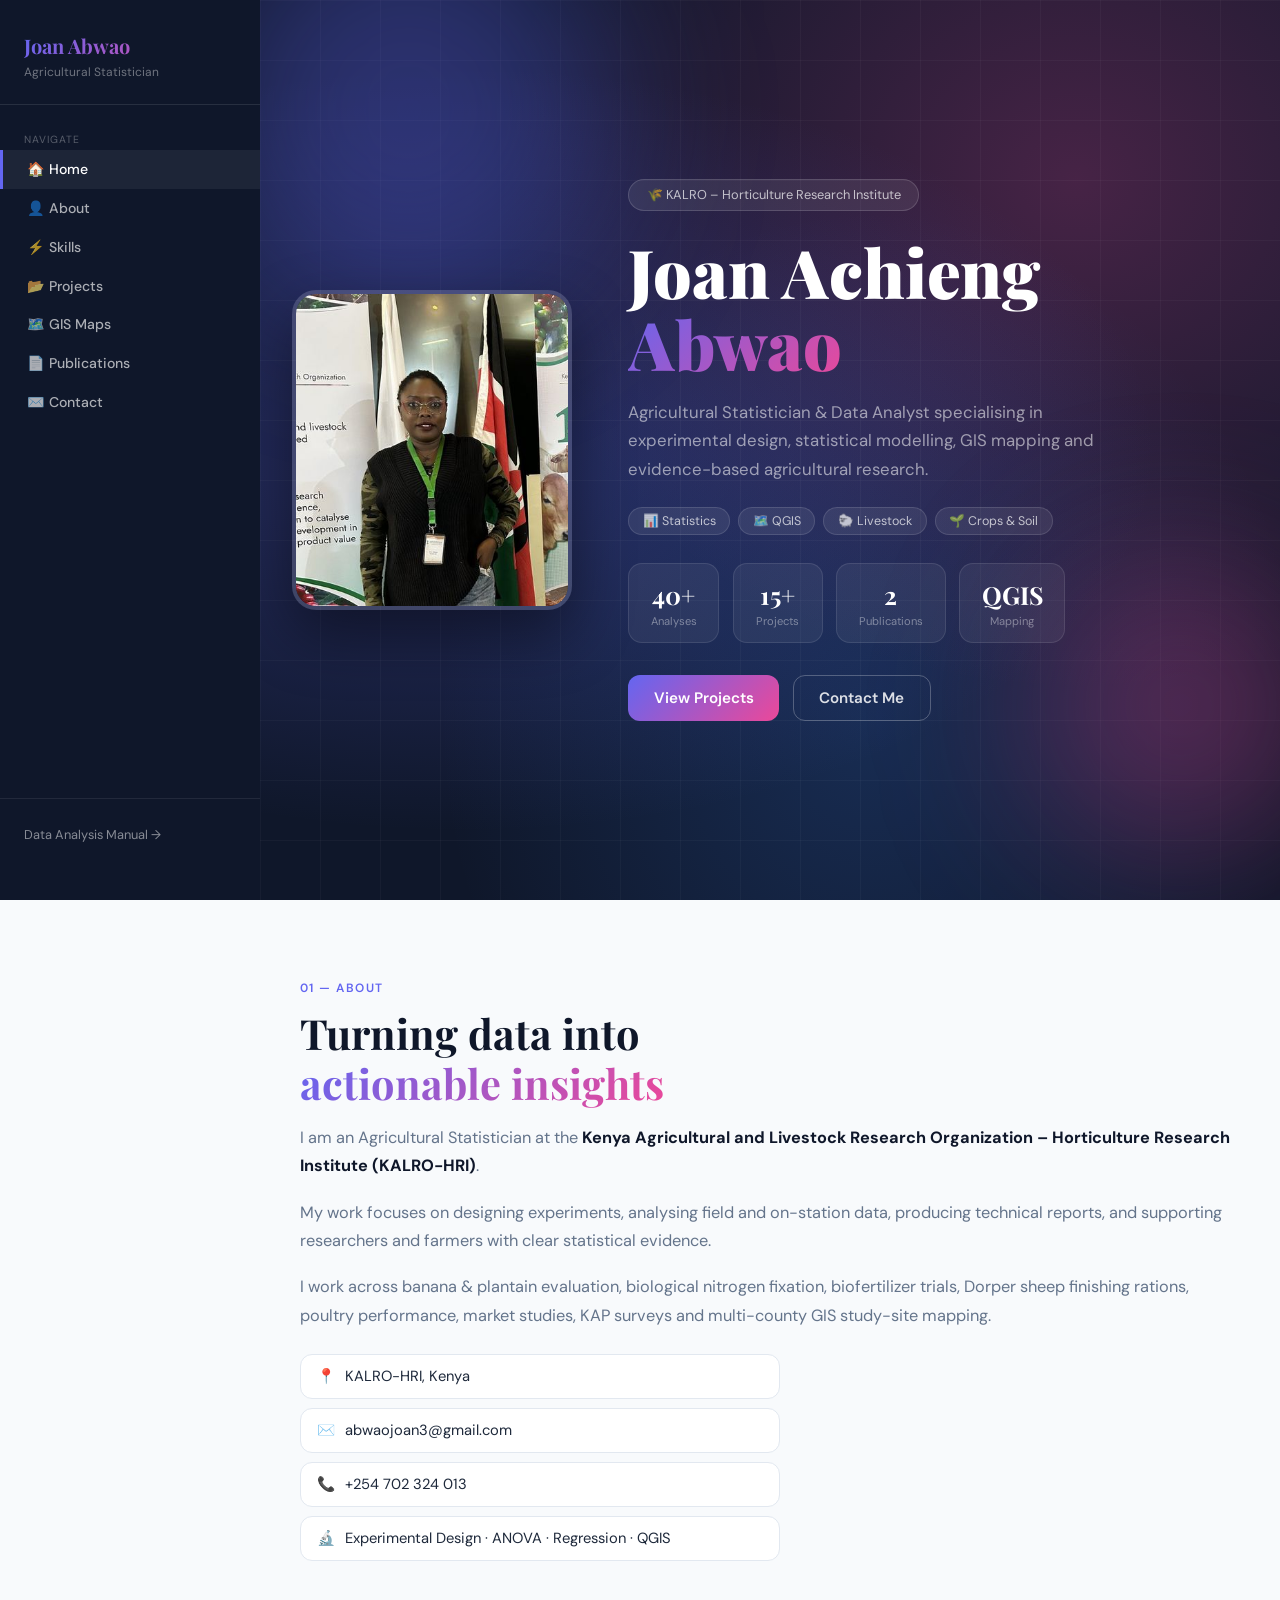
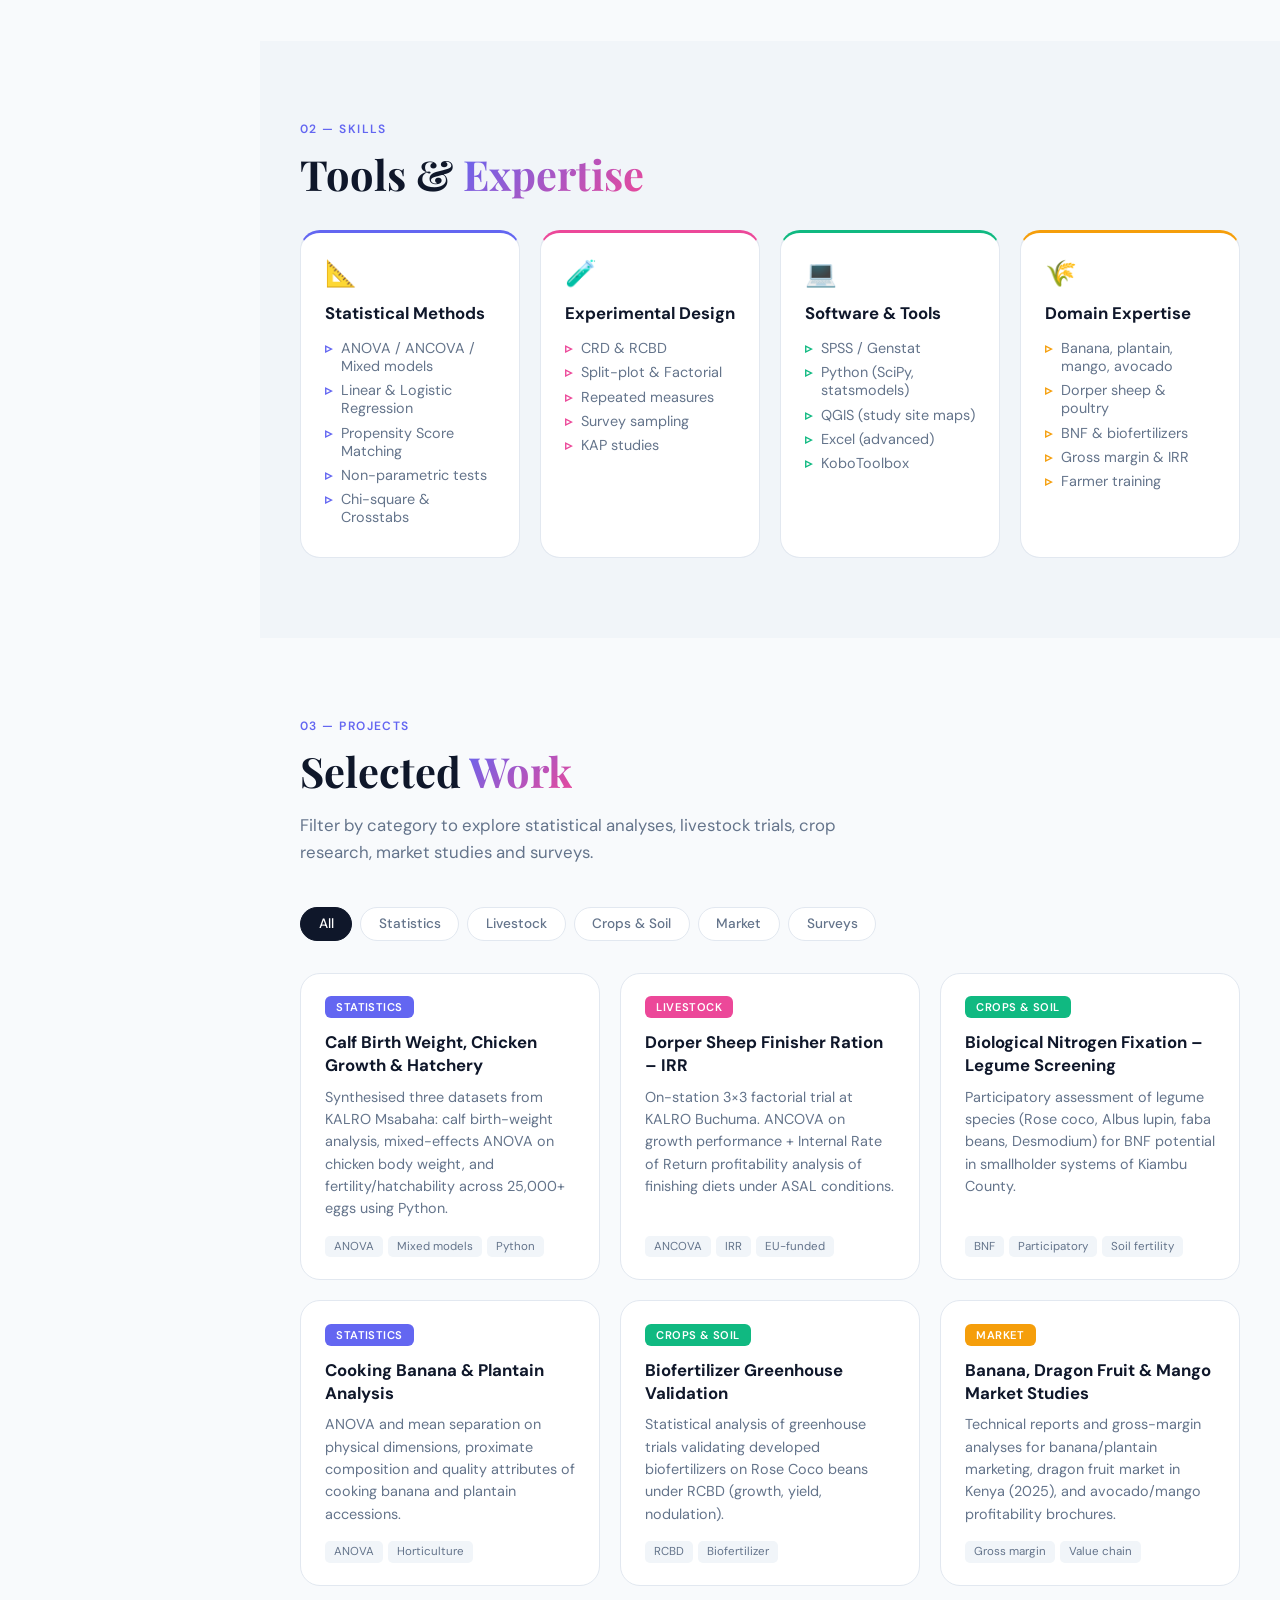
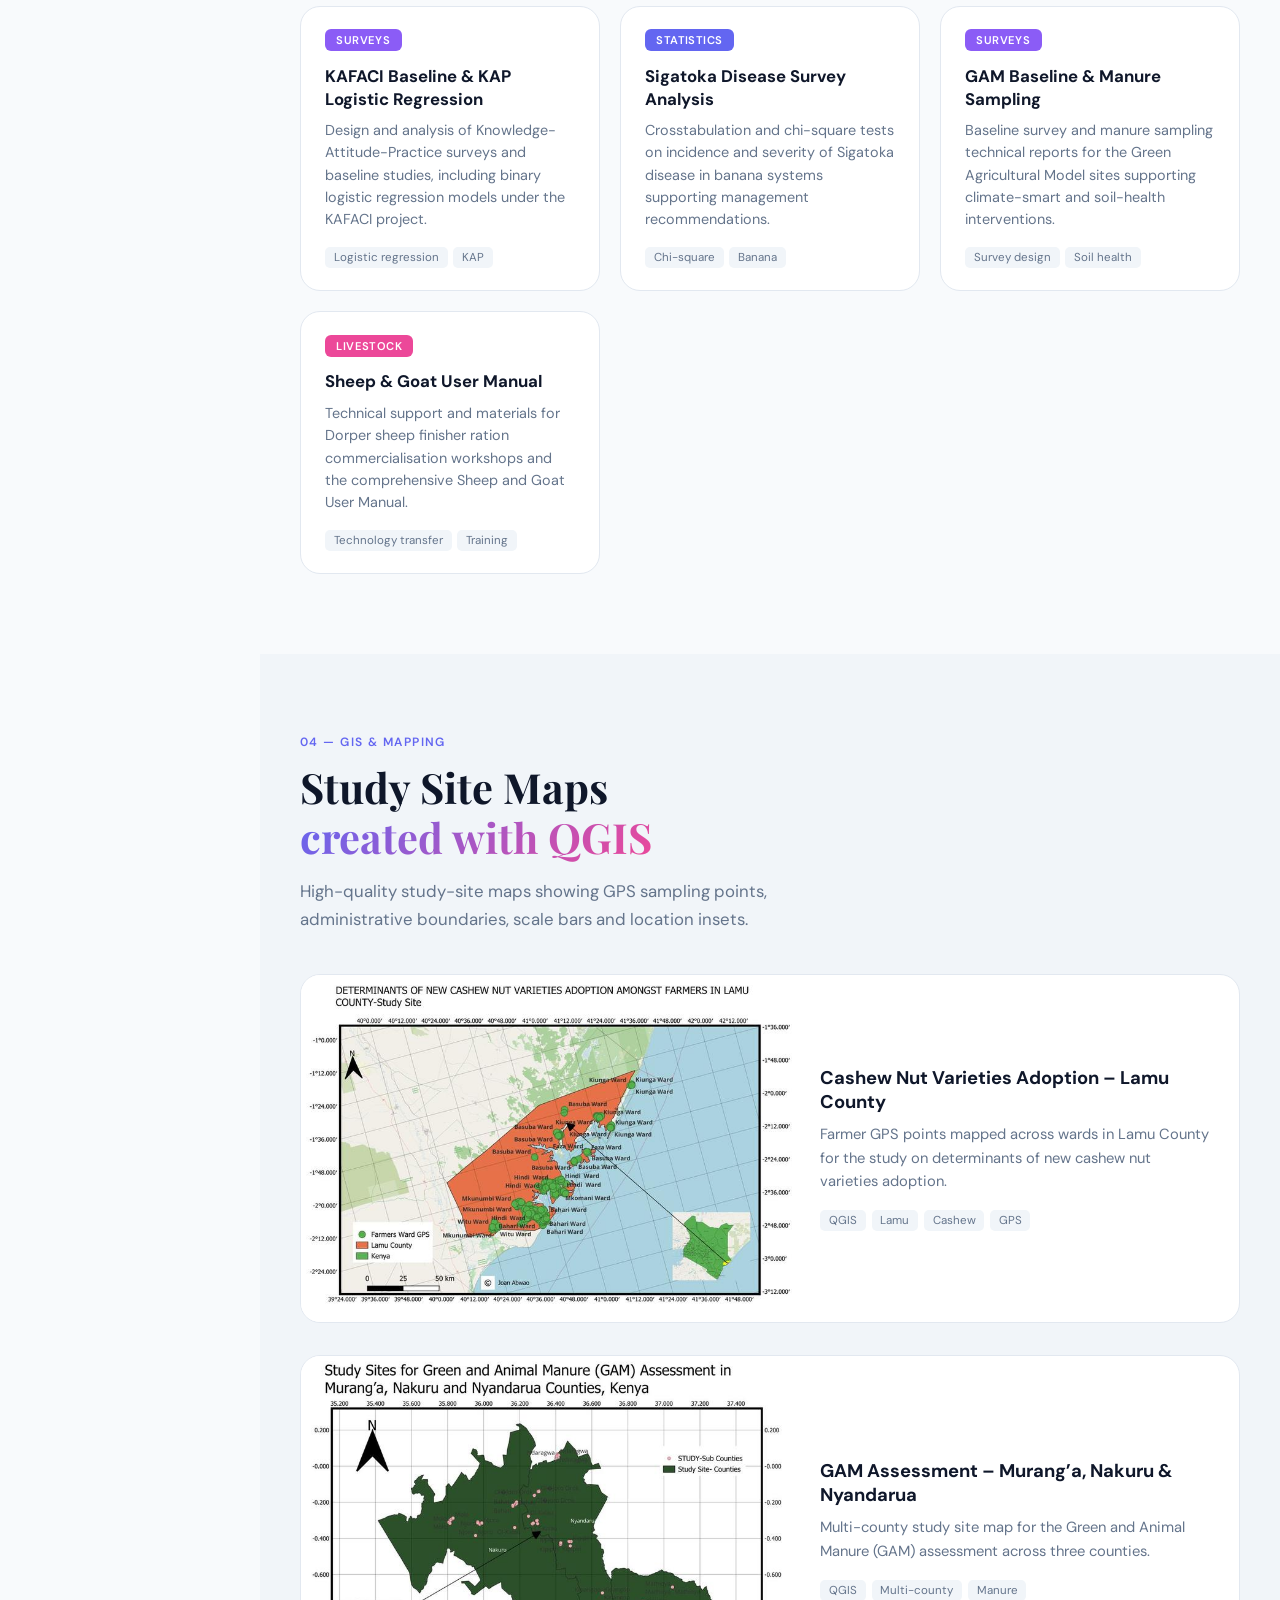
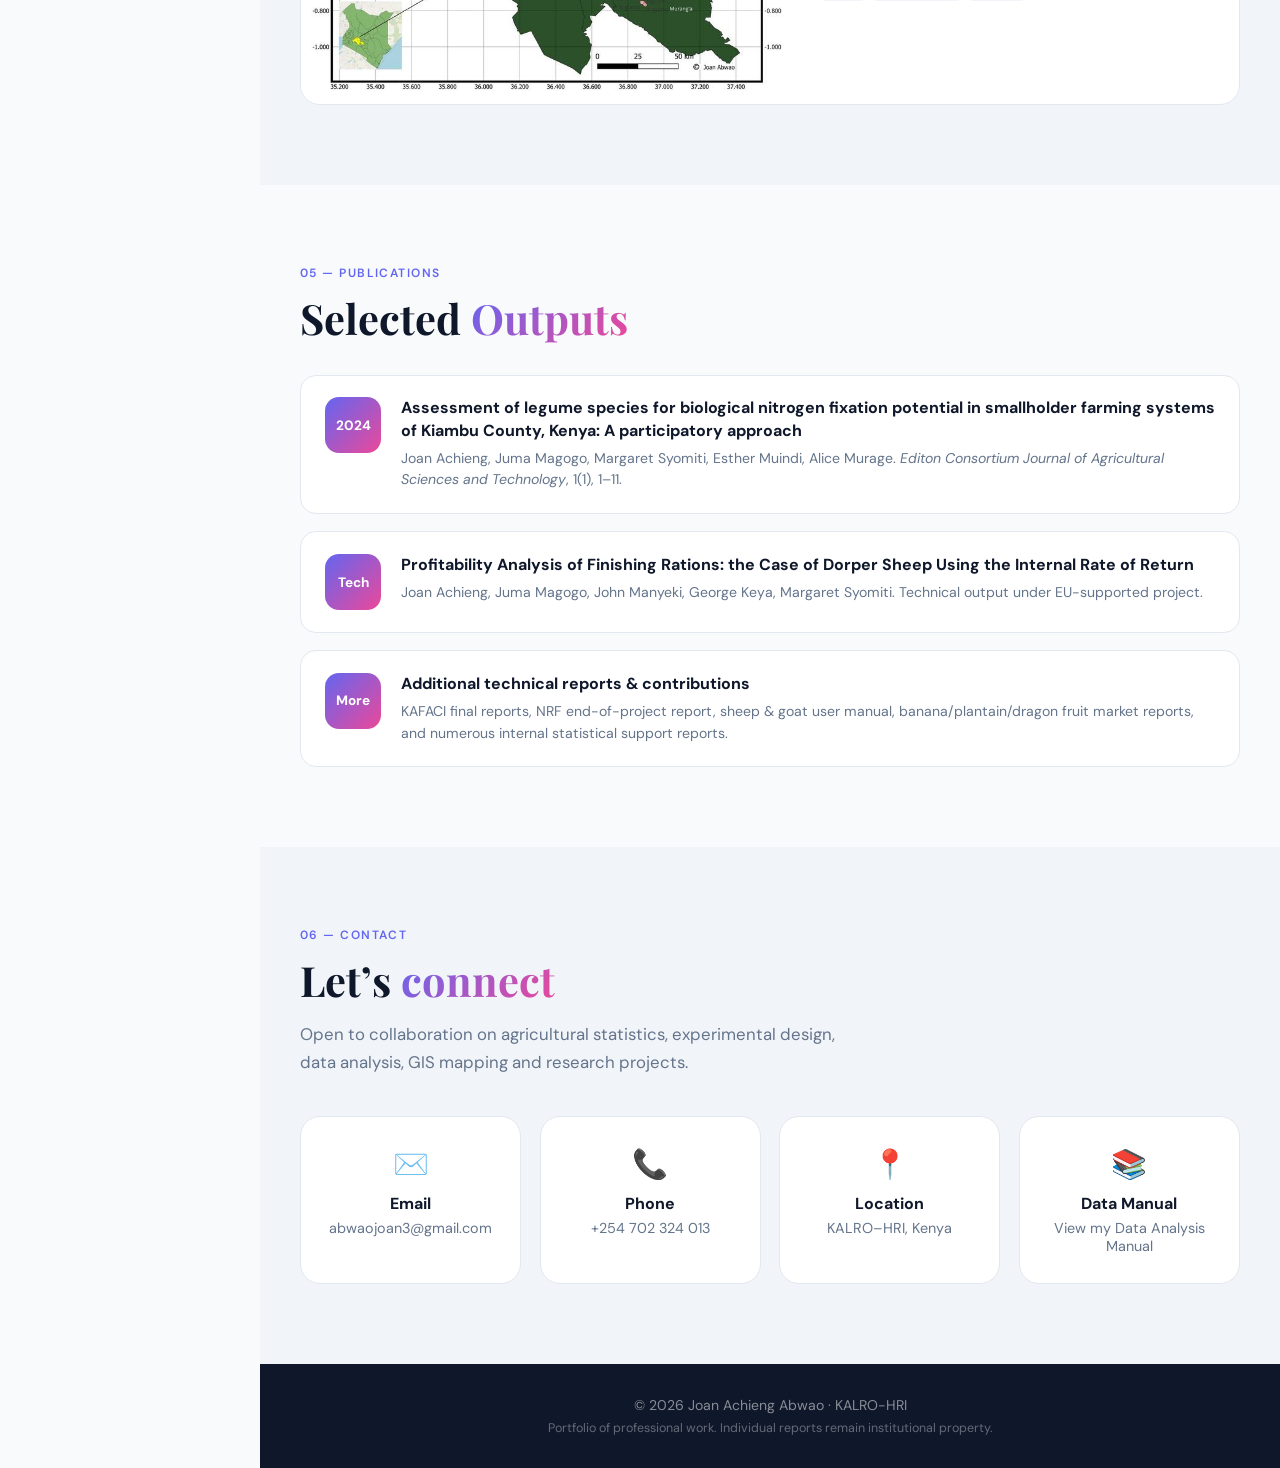
==== commit 15714b2d: "Add files via upload" ====
--- a/index.html
+++ b/index.html
@@ -1,337 +1,467 @@
 <!DOCTYPE html>
 <html lang="en">
 <head>
-  <meta charset="UTF-8" />
-  <meta name="viewport" content="width=device-width, initial-scale=1.0" />
-  <title>Joan Achieng Abwao | Portfolio</title>
-  <meta name="description" content="Agricultural Statistician & Data Analyst at KALRO-HRI. Portfolio of statistical analyses, GIS mapping, crop & livestock research." />
-  <link href="https://fonts.googleapis.com/css2?family=Playfair+Display:wght@700;900&family=DM+Sans:wght@300;400;500;600;700&family=JetBrains+Mono:wght@400;500&display=swap" rel="stylesheet" />
-  <link rel="stylesheet" href="css/styles.css" />
+<meta charset="UTF-8">
+<meta name="viewport" content="width=device-width, initial-scale=1.0">
+<title>Joan Achieng Abwao | Portfolio</title>
+<link href="https://fonts.googleapis.com/css2?family=Playfair+Display:wght@700;900&family=DM+Sans:wght@300;400;500;600;700&display=swap" rel="stylesheet">
+<style>
+:root {
+  --ink:#0f172a; --soft:#1e293b; --muted:#64748b; --bg:#f8fafc; --card:#fff;
+  --c1:#6366f1; --c2:#ec4899; --grad:linear-gradient(135deg,#6366f1,#ec4899);
+  --shadow:0 20px 60px rgba(0,0,0,.08); --radius:20px;
+}
+*,*::before,*::after{box-sizing:border-box;margin:0;padding:0}
+html{scroll-behavior:smooth}
+body{font-family:'DM Sans',sans-serif;background:var(--bg);color:var(--ink);overflow-x:hidden}
+img{max-width:100%;display:block}
+a{text-decoration:none;color:inherit}
+ul{list-style:none}
+
+/* SIDEBAR */
+.sidebar{position:fixed;left:0;top:0;bottom:0;width:260px;background:var(--ink);color:#fff;z-index:100;padding:2rem 0;display:flex;flex-direction:column;transition:transform .3s}
+.sidebar-logo{padding:0 1.5rem 1.5rem;border-bottom:1px solid rgba(255,255,255,.1);margin-bottom:1rem}
+.sidebar-logo h2{font-family:'Playfair Display',serif;font-size:1.25rem;background:var(--grad);-webkit-background-clip:text;-webkit-text-fill-color:transparent;background-clip:text}
+.sidebar-logo p{color:rgba(255,255,255,.4);font-size:.75rem;margin-top:.3rem}
+.nav-section{padding:.75rem 1.5rem .25rem;color:rgba(255,255,255,.3);font-size:.65rem;letter-spacing:.1em;text-transform:uppercase}
+.nav-link{display:flex;align-items:center;gap:.75rem;padding:.65rem 1.5rem;color:rgba(255,255,255,.65);font-size:.88rem;font-weight:500;transition:all .2s;border-left:3px solid transparent}
+.nav-link:hover,.nav-link.active{color:#fff;background:rgba(255,255,255,.06);border-left-color:var(--c1)}
+.sidebar-footer{margin-top:auto;padding:1.5rem;border-top:1px solid rgba(255,255,255,.08)}
+.sidebar-footer a{font-size:.8rem;color:rgba(255,255,255,.5)}
+.sidebar-footer a:hover{color:#fff}
+.menu-toggle{display:none;position:fixed;top:1rem;right:1rem;z-index:200;width:44px;height:44px;border-radius:12px;background:var(--ink);border:none;cursor:pointer;flex-direction:column;align-items:center;justify-content:center;gap:5px}
+.menu-toggle span{display:block;width:18px;height:2px;background:#fff}
+
+.main{margin-left:260px;min-height:100vh}
+
+/* HERO */
+.cover{min-height:100vh;background:var(--ink);display:flex;align-items:center;justify-content:center;position:relative;overflow:hidden;padding:4rem 2rem}
+.cover-bg{position:absolute;inset:0;background:radial-gradient(ellipse at 20% 50%,rgba(99,102,241,.3) 0%,transparent 60%),radial-gradient(ellipse at 80% 20%,rgba(236,72,153,.25) 0%,transparent 50%),radial-gradient(ellipse at 60% 80%,rgba(59,130,246,.2) 0%,transparent 50%)}
+.cover-grid{position:absolute;inset:0;background-image:linear-gradient(rgba(255,255,255,.03) 1px,transparent 1px),linear-gradient(90deg,rgba(255,255,255,.03) 1px,transparent 1px);background-size:60px 60px}
+.orb{position:absolute;border-radius:50%;filter:blur(80px);pointer-events:none;animation:float 9s ease-in-out infinite}
+.orb1{width:400px;height:400px;background:rgba(99,102,241,.35);top:-10%;left:-5%}
+.orb2{width:300px;height:300px;background:rgba(236,72,153,.3);bottom:5%;right:-5%;animation-delay:-4s}
+@keyframes float{0%,100%{transform:translateY(0)}50%{transform:translateY(-30px)}}
+.cover-inner{position:relative;z-index:1;display:flex;align-items:center;gap:3.5rem;max-width:980px;width:100%}
+.cover-photo img{width:280px;height:320px;object-fit:cover;border-radius:24px;border:4px solid rgba(255,255,255,.15);box-shadow:0 25px 60px rgba(0,0,0,.45)}
+.cover-content{text-align:left;flex:1}
+.cover-badge{display:inline-flex;background:rgba(255,255,255,.08);border:1px solid rgba(255,255,255,.15);color:rgba(255,255,255,.7);font-size:.8rem;padding:.4rem 1.1rem;border-radius:50px;margin-bottom:1.5rem}
+.cover-title{font-family:'Playfair Display',serif;font-size:clamp(2.4rem,5.5vw,4.2rem);font-weight:900;color:#fff;line-height:1.08;margin-bottom:1.1rem}
+.cover-title span{background:var(--grad);-webkit-background-clip:text;-webkit-text-fill-color:transparent;background-clip:text}
+.cover-sub{font-size:1.05rem;color:rgba(255,255,255,.55);max-width:520px;margin:0 0 1.5rem;line-height:1.7}
+.cover-meta{display:flex;flex-wrap:wrap;gap:.5rem;margin-bottom:1.75rem}
+.pill{background:rgba(255,255,255,.08);border:1px solid rgba(255,255,255,.12);color:rgba(255,255,255,.7);font-size:.78rem;padding:.3rem .85rem;border-radius:50px}
+.cover-stats{display:flex;gap:.85rem;flex-wrap:wrap;margin-bottom:2rem}
+.cover-stat{text-align:center;background:rgba(255,255,255,.06);border:1px solid rgba(255,255,255,.1);padding:.9rem 1.35rem;border-radius:14px;min-width:90px}
+.cover-stat .num{font-family:'Playfair Display',serif;font-size:1.55rem;font-weight:700;color:#fff}
+.cover-stat .lbl{font-size:.7rem;color:rgba(255,255,255,.4);margin-top:.15rem}
+.cover-cta{display:flex;gap:.85rem;flex-wrap:wrap}
+.btn-primary{display:inline-flex;align-items:center;padding:.75rem 1.6rem;background:var(--grad);color:#fff;font-weight:600;font-size:.95rem;border-radius:12px;transition:transform .2s,box-shadow .2s}
+.btn-primary:hover{transform:translateY(-2px);box-shadow:0 10px 30px rgba(99,102,241,.4)}
+.btn-ghost{display:inline-flex;padding:.75rem 1.6rem;border:1px solid rgba(255,255,255,.25);color:rgba(255,255,255,.85);font-weight:600;font-size:.95rem;border-radius:12px;transition:all .2s}
+.btn-ghost:hover{background:rgba(255,255,255,.08);border-color:rgba(255,255,255,.4)}
+
+/* SECTIONS */
+.section{padding:5rem 2.5rem}
+.section-alt{background:#f1f5f9}
+.section-inner{max-width:1000px;margin:0 auto}
+.section-label{font-size:.75rem;font-weight:600;letter-spacing:.12em;text-transform:uppercase;color:var(--c1);margin-bottom:.75rem}
+.section-title{font-family:'Playfair Display',serif;font-size:clamp(1.9rem,4vw,2.6rem);font-weight:700;line-height:1.2;margin-bottom:1rem}
+.grad-text{background:var(--grad);-webkit-background-clip:text;-webkit-text-fill-color:transparent;background-clip:text}
+.section-desc{color:var(--muted);font-size:1.05rem;max-width:560px;margin-bottom:2.5rem;line-height:1.65}
+
+.about-text p{color:var(--muted);line-height:1.75;margin-bottom:1.1rem;font-size:1.02rem}
+.about-text strong{color:var(--ink)}
+.about-highlights{display:flex;flex-direction:column;gap:.6rem;margin-top:1.5rem;max-width:480px}
+.highlight{display:flex;align-items:center;gap:.6rem;background:#fff;border:1px solid #e2e8f0;padding:.7rem 1rem;border-radius:12px;font-size:.92rem;color:var(--soft)}
+
+.skills-grid{display:grid;grid-template-columns:repeat(auto-fit,minmax(220px,1fr));gap:1.25rem;margin-top:2rem}
+.skill-card{background:var(--card);border:1px solid #e2e8f0;border-radius:var(--radius);padding:1.5rem;transition:transform .25s,box-shadow .25s;border-top:3px solid var(--accent,var(--c1))}
+.skill-card:hover{transform:translateY(-4px);box-shadow:var(--shadow)}
+.skill-icon{font-size:1.6rem;margin-bottom:.75rem}
+.skill-card h3{font-size:1.05rem;margin-bottom:.9rem}
+.skill-card ul li{position:relative;padding-left:1rem;margin-bottom:.4rem;font-size:.9rem;color:var(--muted)}
+.skill-card ul li::before{content:"▹";position:absolute;left:0;color:var(--accent,var(--c1));font-weight:700}
+
+.filters{display:flex;flex-wrap:wrap;gap:.5rem;margin-bottom:2rem}
+.filter{padding:.45rem 1.1rem;border-radius:50px;border:1px solid #e2e8f0;background:#fff;font-size:.85rem;font-weight:500;color:var(--muted);cursor:pointer;transition:all .2s;font-family:inherit}
+.filter:hover,.filter.active{background:var(--ink);color:#fff;border-color:var(--ink)}
+.projects-grid{display:grid;grid-template-columns:repeat(auto-fill,minmax(290px,1fr));gap:1.25rem}
+.project-card{background:#fff;border:1px solid #e2e8f0;border-radius:var(--radius);padding:1.4rem 1.5rem;transition:transform .25s,box-shadow .25s;display:flex;flex-direction:column}
+.project-card:hover{transform:translateY(-5px);box-shadow:var(--shadow)}
+.project-card.hidden{display:none}
+.p-badge{display:inline-block;font-size:.7rem;font-weight:600;text-transform:uppercase;letter-spacing:.04em;color:#fff;padding:.25rem .7rem;border-radius:6px;margin-bottom:.85rem;width:fit-content}
+.project-card h3{font-size:1.05rem;margin-bottom:.55rem;line-height:1.35}
+.project-card p{font-size:.9rem;color:var(--muted);line-height:1.55;flex-grow:1;margin-bottom:1rem}
+.p-tags{display:flex;flex-wrap:wrap;gap:.35rem}
+.p-tags span{font-size:.72rem;background:#f1f5f9;color:var(--muted);padding:.2rem .55rem;border-radius:5px}
+
+.maps-grid{display:flex;flex-direction:column;gap:2rem;margin-top:2rem}
+.map-card{background:#fff;border:1px solid #e2e8f0;border-radius:var(--radius);overflow:hidden;display:grid;grid-template-columns:1.1fr 1fr;transition:box-shadow .25s}
+.map-card:hover{box-shadow:var(--shadow)}
+.map-img{background:#e2e8f0;min-height:240px}
+.map-img img{width:100%;height:100%;object-fit:cover}
+.map-info{padding:1.75rem;display:flex;flex-direction:column;justify-content:center}
+.map-info h3{font-size:1.15rem;margin-bottom:.6rem}
+.map-info p{font-size:.92rem;color:var(--muted);line-height:1.6;margin-bottom:1rem}
+
+.pub-list{display:flex;flex-direction:column;gap:1.1rem;margin-top:2rem}
+.pub-card{display:flex;gap:1.25rem;background:#fff;border:1px solid #e2e8f0;border-radius:16px;padding:1.35rem 1.5rem;transition:box-shadow .25s}
+.pub-card:hover{box-shadow:var(--shadow)}
+.pub-year{flex-shrink:0;width:56px;height:56px;border-radius:14px;background:var(--grad);color:#fff;font-weight:700;font-size:.85rem;display:flex;align-items:center;justify-content:center}
+.pub-card h3{font-size:1rem;margin-bottom:.35rem;line-height:1.4}
+.pub-card p{font-size:.88rem;color:var(--muted);line-height:1.55}
+
+.contact-grid{display:grid;grid-template-columns:repeat(auto-fit,minmax(200px,1fr));gap:1.15rem;margin-top:2rem}
+.contact-card{background:#fff;border:1px solid #e2e8f0;border-radius:var(--radius);padding:1.75rem 1.5rem;text-align:center;transition:transform .25s,box-shadow .25s}
+a.contact-card:hover{transform:translateY(-4px);box-shadow:var(--shadow)}
+.c-icon{font-size:1.8rem;margin-bottom:.6rem}
+.contact-card h3{font-size:1rem;margin-bottom:.3rem}
+.contact-card p{font-size:.9rem;color:var(--muted)}
+
+.footer{background:var(--ink);color:rgba(255,255,255,.5);text-align:center;padding:2rem;font-size:.88rem}
+.footer-note{margin-top:.4rem;font-size:.78rem;opacity:.7}
+
+@media(max-width:960px){
+  .sidebar{transform:translateX(-100%)}
+  .sidebar.open{transform:translateX(0)}
+  .menu-toggle{display:flex}
+  .main{margin-left:0}
+  .cover-inner{flex-direction:column;text-align:center;gap:2rem}
+  .cover-content{text-align:center}
+  .cover-sub{margin-left:auto;margin-right:auto}
+  .cover-meta,.cover-stats,.cover-cta{justify-content:center}
+  .cover-photo img{width:220px;height:250px}
+  .map-card{grid-template-columns:1fr}
+}
+@media(max-width:600px){
+  .section{padding:3.5rem 1.25rem}
+  .cover{padding:3rem 1.25rem}
+  .cover-photo img{width:180px;height:200px}
+}
+</style>
 </head>
 <body>
 
-  <!-- SIDEBAR -->
-  <aside class="sidebar" id="sidebar">
-    <div class="sidebar-logo">
-      <h2>Joan Abwao</h2>
-      <p>Agricultural Statistician</p>
-    </div>
-    <nav class="sidebar-nav">
-      <div class="nav-section">Navigate</div>
-      <a href="#home" class="nav-link active" data-section="home"><span class="nav-icon">🏠</span> Home</a>
-      <a href="#about" class="nav-link" data-section="about"><span class="nav-icon">👤</span> About</a>
-      <a href="#skills" class="nav-link" data-section="skills"><span class="nav-icon">⚡</span> Skills</a>
-      <a href="#projects" class="nav-link" data-section="projects"><span class="nav-icon">📂</span> Projects</a>
-      <a href="#maps" class="nav-link" data-section="maps"><span class="nav-icon">🗺️</span> GIS Maps</a>
-      <a href="#publications" class="nav-link" data-section="publications"><span class="nav-icon">📄</span> Publications</a>
-      <a href="#contact" class="nav-link" data-section="contact"><span class="nav-icon">✉️</span> Contact</a>
-    </nav>
-    <div class="sidebar-footer">
-      <a href="https://abwaojoan.github.io/data-analysis-manual/" target="_blank" class="sidebar-extra">Data Analysis Manual →</a>
-    </div>
-  </aside>
-
-  <!-- Mobile toggle -->
-  <button class="menu-toggle" id="menuToggle" aria-label="Menu">
-    <span></span><span></span><span></span>
-  </button>
-
-  <!-- MAIN -->
-  <main class="main">
-
-    <!-- HERO -->
-    <section id="home" class="cover">
-      <div class="cover-bg"></div>
-      <div class="cover-grid"></div>
-      <div class="orb orb1"></div>
-      <div class="orb orb2"></div>
-      <div class="cover-inner">
-        <div class="cover-photo">
-          <img src="assets/photo.jpg" alt="Joan Achieng Abwao" />
+<aside class="sidebar" id="sidebar">
+  <div class="sidebar-logo">
+    <h2>Joan Abwao</h2>
+    <p>Agricultural Statistician</p>
+  </div>
+  <nav>
+    <div class="nav-section">Navigate</div>
+    <a href="#home" class="nav-link active" data-section="home">🏠 Home</a>
+    <a href="#about" class="nav-link" data-section="about">👤 About</a>
+    <a href="#skills" class="nav-link" data-section="skills">⚡ Skills</a>
+    <a href="#projects" class="nav-link" data-section="projects">📂 Projects</a>
+    <a href="#maps" class="nav-link" data-section="maps">🗺️ GIS Maps</a>
+    <a href="#publications" class="nav-link" data-section="publications">📄 Publications</a>
+    <a href="#contact" class="nav-link" data-section="contact">✉️ Contact</a>
+  </nav>
+  <div class="sidebar-footer">
+    <a href="https://abwaojoan.github.io/data-analysis-manual/" target="_blank">Data Analysis Manual →</a>
+  </div>
+</aside>
+
+<button class="menu-toggle" id="menuToggle" aria-label="Menu"><span></span><span></span><span></span></button>
+
+<main class="main">
+
+<section id="home" class="cover">
+  <div class="cover-bg"></div>
+  <div class="cover-grid"></div>
+  <div class="orb orb1"></div>
+  <div class="orb orb2"></div>
+  <div class="cover-inner">
+    <div class="cover-photo">
+      <img src="[data-uri]" alt="Joan Achieng Abwao">
+    </div>
+    <div class="cover-content">
+      <div class="cover-badge">🌾 KALRO – Horticulture Research Institute</div>
+      <h1 class="cover-title">Joan Achieng<br><span>Abwao</span></h1>
+      <p class="cover-sub">Agricultural Statistician &amp; Data Analyst specialising in experimental design, statistical modelling, GIS mapping and evidence-based agricultural research.</p>
+      <div class="cover-meta">
+        <span class="pill">📊 Statistics</span>
+        <span class="pill">🗺️ QGIS</span>
+        <span class="pill">🐑 Livestock</span>
+        <span class="pill">🌱 Crops &amp; Soil</span>
+      </div>
+      <div class="cover-stats">
+        <div class="cover-stat"><div class="num">40+</div><div class="lbl">Analyses</div></div>
+        <div class="cover-stat"><div class="num">15+</div><div class="lbl">Projects</div></div>
+        <div class="cover-stat"><div class="num">2</div><div class="lbl">Publications</div></div>
+        <div class="cover-stat"><div class="num">QGIS</div><div class="lbl">Mapping</div></div>
+      </div>
+      <div class="cover-cta">
+        <a href="#projects" class="btn-primary">View Projects</a>
+        <a href="#contact" class="btn-ghost">Contact Me</a>
+      </div>
+    </div>
+  </div>
+</section>
+
+<section id="about" class="section">
+  <div class="section-inner">
+    <div class="section-label">01 — About</div>
+    <h2 class="section-title">Turning data into<br><span class="grad-text">actionable insights</span></h2>
+    <div class="about-text">
+      <p>I am an Agricultural Statistician at the <strong>Kenya Agricultural and Livestock Research Organization – Horticulture Research Institute (KALRO-HRI)</strong>.</p>
+      <p>My work focuses on designing experiments, analysing field and on-station data, producing technical reports, and supporting researchers and farmers with clear statistical evidence.</p>
+      <p>I work across banana &amp; plantain evaluation, biological nitrogen fixation, biofertilizer trials, Dorper sheep finishing rations, poultry performance, market studies, KAP surveys and multi-county GIS study-site mapping.</p>
+      <div class="about-highlights">
+        <div class="highlight"><span>📍</span> KALRO-HRI, Kenya</div>
+        <div class="highlight"><span>✉️</span> abwaojoan3@gmail.com</div>
+        <div class="highlight"><span>📞</span> +254 702 324 013</div>
+        <div class="highlight"><span>🔬</span> Experimental Design · ANOVA · Regression · QGIS</div>
+      </div>
+    </div>
+  </div>
+</section>
+
+<section id="skills" class="section section-alt">
+  <div class="section-inner">
+    <div class="section-label">02 — Skills</div>
+    <h2 class="section-title">Tools &amp; <span class="grad-text">Expertise</span></h2>
+    <div class="skills-grid">
+      <div class="skill-card" style="--accent:#6366f1">
+        <div class="skill-icon">📐</div>
+        <h3>Statistical Methods</h3>
+        <ul>
+          <li>ANOVA / ANCOVA / Mixed models</li>
+          <li>Linear &amp; Logistic Regression</li>
+          <li>Propensity Score Matching</li>
+          <li>Non-parametric tests</li>
+          <li>Chi-square &amp; Crosstabs</li>
+        </ul>
+      </div>
+      <div class="skill-card" style="--accent:#ec4899">
+        <div class="skill-icon">🧪</div>
+        <h3>Experimental Design</h3>
+        <ul>
+          <li>CRD &amp; RCBD</li>
+          <li>Split-plot &amp; Factorial</li>
+          <li>Repeated measures</li>
+          <li>Survey sampling</li>
+          <li>KAP studies</li>
+        </ul>
+      </div>
+      <div class="skill-card" style="--accent:#10b981">
+        <div class="skill-icon">💻</div>
+        <h3>Software &amp; Tools</h3>
+        <ul>
+          <li>SPSS / Genstat</li>
+          <li>Python (SciPy, statsmodels)</li>
+          <li>QGIS (study site maps)</li>
+          <li>Excel (advanced)</li>
+          <li>KoboToolbox</li>
+        </ul>
+      </div>
+      <div class="skill-card" style="--accent:#f59e0b">
+        <div class="skill-icon">🌾</div>
+        <h3>Domain Expertise</h3>
+        <ul>
+          <li>Banana, plantain, mango, avocado</li>
+          <li>Dorper sheep &amp; poultry</li>
+          <li>BNF &amp; biofertilizers</li>
+          <li>Gross margin &amp; IRR</li>
+          <li>Farmer training</li>
+        </ul>
+      </div>
+    </div>
+  </div>
+</section>
+
+<section id="projects" class="section">
+  <div class="section-inner">
+    <div class="section-label">03 — Projects</div>
+    <h2 class="section-title">Selected <span class="grad-text">Work</span></h2>
+    <p class="section-desc">Filter by category to explore statistical analyses, livestock trials, crop research, market studies and surveys.</p>
+    <div class="filters">
+      <button class="filter active" data-filter="all">All</button>
+      <button class="filter" data-filter="stats">Statistics</button>
+      <button class="filter" data-filter="livestock">Livestock</button>
+      <button class="filter" data-filter="crops">Crops &amp; Soil</button>
+      <button class="filter" data-filter="market">Market</button>
+      <button class="filter" data-filter="survey">Surveys</button>
+    </div>
+    <div class="projects-grid" id="projectsGrid">
+      <article class="project-card" data-cat="stats">
+        <div class="p-badge" style="background:#6366f1">Statistics</div>
+        <h3>Calf Birth Weight, Chicken Growth &amp; Hatchery</h3>
+        <p>Synthesised three datasets from KALRO Msabaha: calf birth-weight analysis, mixed-effects ANOVA on chicken body weight, and fertility/hatchability across 25,000+ eggs using Python.</p>
+        <div class="p-tags"><span>ANOVA</span><span>Mixed models</span><span>Python</span></div>
+      </article>
+      <article class="project-card" data-cat="stats livestock">
+        <div class="p-badge" style="background:#ec4899">Livestock</div>
+        <h3>Dorper Sheep Finisher Ration – IRR</h3>
+        <p>On-station 3×3 factorial trial at KALRO Buchuma. ANCOVA on growth performance + Internal Rate of Return profitability analysis of finishing diets under ASAL conditions.</p>
+        <div class="p-tags"><span>ANCOVA</span><span>IRR</span><span>EU-funded</span></div>
+      </article>
+      <article class="project-card" data-cat="crops">
+        <div class="p-badge" style="background:#10b981">Crops &amp; Soil</div>
+        <h3>Biological Nitrogen Fixation – Legume Screening</h3>
+        <p>Participatory assessment of legume species (Rose coco, Albus lupin, faba beans, Desmodium) for BNF potential in smallholder systems of Kiambu County.</p>
+        <div class="p-tags"><span>BNF</span><span>Participatory</span><span>Soil fertility</span></div>
+      </article>
+      <article class="project-card" data-cat="stats">
+        <div class="p-badge" style="background:#6366f1">Statistics</div>
+        <h3>Cooking Banana &amp; Plantain Analysis</h3>
+        <p>ANOVA and mean separation on physical dimensions, proximate composition and quality attributes of cooking banana and plantain accessions.</p>
+        <div class="p-tags"><span>ANOVA</span><span>Horticulture</span></div>
+      </article>
+      <article class="project-card" data-cat="crops">
+        <div class="p-badge" style="background:#10b981">Crops &amp; Soil</div>
+        <h3>Biofertilizer Greenhouse Validation</h3>
+        <p>Statistical analysis of greenhouse trials validating developed biofertilizers on Rose Coco beans under RCBD (growth, yield, nodulation).</p>
+        <div class="p-tags"><span>RCBD</span><span>Biofertilizer</span></div>
+      </article>
+      <article class="project-card" data-cat="market">
+        <div class="p-badge" style="background:#f59e0b">Market</div>
+        <h3>Banana, Dragon Fruit &amp; Mango Market Studies</h3>
+        <p>Technical reports and gross-margin analyses for banana/plantain marketing, dragon fruit market in Kenya (2025), and avocado/mango profitability brochures.</p>
+        <div class="p-tags"><span>Gross margin</span><span>Value chain</span></div>
+      </article>
+      <article class="project-card" data-cat="survey">
+        <div class="p-badge" style="background:#8b5cf6">Surveys</div>
+        <h3>KAFACI Baseline &amp; KAP Logistic Regression</h3>
+        <p>Design and analysis of Knowledge-Attitude-Practice surveys and baseline studies, including binary logistic regression models under the KAFACI project.</p>
+        <div class="p-tags"><span>Logistic regression</span><span>KAP</span></div>
+      </article>
+      <article class="project-card" data-cat="stats">
+        <div class="p-badge" style="background:#6366f1">Statistics</div>
+        <h3>Sigatoka Disease Survey Analysis</h3>
+        <p>Crosstabulation and chi-square tests on incidence and severity of Sigatoka disease in banana systems supporting management recommendations.</p>
+        <div class="p-tags"><span>Chi-square</span><span>Banana</span></div>
+      </article>
+      <article class="project-card" data-cat="survey">
+        <div class="p-badge" style="background:#8b5cf6">Surveys</div>
+        <h3>GAM Baseline &amp; Manure Sampling</h3>
+        <p>Baseline survey and manure sampling technical reports for the Green Agricultural Model sites supporting climate-smart and soil-health interventions.</p>
+        <div class="p-tags"><span>Survey design</span><span>Soil health</span></div>
+      </article>
+      <article class="project-card" data-cat="livestock">
+        <div class="p-badge" style="background:#ec4899">Livestock</div>
+        <h3>Sheep &amp; Goat User Manual</h3>
+        <p>Technical support and materials for Dorper sheep finisher ration commercialisation workshops and the comprehensive Sheep and Goat User Manual.</p>
+        <div class="p-tags"><span>Technology transfer</span><span>Training</span></div>
+      </article>
+    </div>
+  </div>
+</section>
+
+<section id="maps" class="section section-alt">
+  <div class="section-inner">
+    <div class="section-label">04 — GIS &amp; Mapping</div>
+    <h2 class="section-title">Study Site Maps<br><span class="grad-text">created with QGIS</span></h2>
+    <p class="section-desc">High-quality study-site maps showing GPS sampling points, administrative boundaries, scale bars and location insets.</p>
+    <div class="maps-grid">
+      <div class="map-card">
+        <div class="map-img"><img src="[data-uri]" alt="Lamu cashew study sites"></div>
+        <div class="map-info">
+          <h3>Cashew Nut Varieties Adoption – Lamu County</h3>
+          <p>Farmer GPS points mapped across wards in Lamu County for the study on determinants of new cashew nut varieties adoption.</p>
+          <div class="p-tags"><span>QGIS</span><span>Lamu</span><span>Cashew</span><span>GPS</span></div>
         </div>
-        <div class="cover-content">
-          <div class="cover-badge">🌾 KALRO – Horticulture Research Institute</div>
-          <h1 class="cover-title">Joan Achieng<br><span>Abwao</span></h1>
-          <p class="cover-sub">Agricultural Statistician & Data Analyst specialising in experimental design, statistical modelling, GIS mapping and evidence-based agricultural research.</p>
-          <div class="cover-meta">
-            <span class="pill">📊 Statistics</span>
-            <span class="pill">🗺️ QGIS</span>
-            <span class="pill">🐑 Livestock</span>
-            <span class="pill">🌱 Crops & Soil</span>
-          </div>
-          <div class="cover-stats">
-            <div class="cover-stat"><div class="num">40+</div><div class="lbl">Analyses</div></div>
-            <div class="cover-stat"><div class="num">15+</div><div class="lbl">Projects</div></div>
-            <div class="cover-stat"><div class="num">2</div><div class="lbl">Publications</div></div>
-            <div class="cover-stat"><div class="num">QGIS</div><div class="lbl">Mapping</div></div>
-          </div>
-          <div class="cover-cta">
-            <a href="#projects" class="btn-primary">View Projects</a>
-            <a href="#contact" class="btn-ghost">Contact Me</a>
-          </div>
+      </div>
+      <div class="map-card">
+        <div class="map-img"><img src="[data-uri]" alt="GAM study sites"></div>
+        <div class="map-info">
+          <h3>GAM Assessment – Murang’a, Nakuru &amp; Nyandarua</h3>
+          <p>Multi-county study site map for the Green and Animal Manure (GAM) assessment across three counties.</p>
+          <div class="p-tags"><span>QGIS</span><span>Multi-county</span><span>Manure</span></div>
         </div>
       </div>
-    </section>
-
-    <!-- ABOUT -->
-    <section id="about" class="section">
-      <div class="section-inner">
-        <div class="section-label">01 — About</div>
-        <h2 class="section-title">Turning data into<br><span class="grad-text">actionable insights</span></h2>
-        <div class="about-text about-full">
-          <p>I am an Agricultural Statistician at the <strong>Kenya Agricultural and Livestock Research Organization – Horticulture Research Institute (KALRO-HRI)</strong>.</p>
-          <p>My work focuses on designing experiments, analysing field and on-station data, producing technical reports, and supporting researchers and farmers with clear statistical evidence.</p>
-          <p>I work across banana & plantain evaluation, biological nitrogen fixation, biofertilizer trials, Dorper sheep finishing rations, poultry performance, market studies, KAP surveys and multi-county GIS study-site mapping.</p>
-          <div class="about-highlights">
-            <div class="highlight"><span>📍</span> KALRO-HRI, Kenya</div>
-            <div class="highlight"><span>✉️</span> abwaojoan3@gmail.com</div>
-            <div class="highlight"><span>🔬</span> Experimental Design · ANOVA · Regression · QGIS</div>
-          </div>
+    </div>
+  </div>
+</section>
+
+<section id="publications" class="section">
+  <div class="section-inner">
+    <div class="section-label">05 — Publications</div>
+    <h2 class="section-title">Selected <span class="grad-text">Outputs</span></h2>
+    <div class="pub-list">
+      <article class="pub-card">
+        <div class="pub-year">2024</div>
+        <div>
+          <h3>Assessment of legume species for biological nitrogen fixation potential in smallholder farming systems of Kiambu County, Kenya: A participatory approach</h3>
+          <p>Joan Achieng, Juma Magogo, Margaret Syomiti, Esther Muindi, Alice Murage. <em>Editon Consortium Journal of Agricultural Sciences and Technology</em>, 1(1), 1–11.</p>
         </div>
-      </div>
-    </section>
-
-    <!-- SKILLS -->
-    <section id="skills" class="section section-alt">
-      <div class="section-inner">
-        <div class="section-label">02 — Skills</div>
-        <h2 class="section-title">Tools & <span class="grad-text">Expertise</span></h2>
-        <div class="skills-grid">
-          <div class="skill-card" style="--accent:#6366f1">
-            <div class="skill-icon">📐</div>
-            <h3>Statistical Methods</h3>
-            <ul>
-              <li>ANOVA / ANCOVA / Mixed models</li>
-              <li>Linear & Logistic Regression</li>
-              <li>Propensity Score Matching</li>
-              <li>Non-parametric tests</li>
-              <li>Chi-square & Crosstabs</li>
-            </ul>
-          </div>
-          <div class="skill-card" style="--accent:#ec4899">
-            <div class="skill-icon">🧪</div>
-            <h3>Experimental Design</h3>
-            <ul>
-              <li>CRD & RCBD</li>
-              <li>Split-plot & Factorial</li>
-              <li>Repeated measures</li>
-              <li>Survey sampling</li>
-              <li>KAP studies</li>
-            </ul>
-          </div>
-          <div class="skill-card" style="--accent:#10b981">
-            <div class="skill-icon">💻</div>
-            <h3>Software & Tools</h3>
-            <ul>
-              <li>SPSS / Genstat</li>
-              <li>Python (SciPy, statsmodels)</li>
-              <li>QGIS (study site maps)</li>
-              <li>Excel (advanced)</li>
-              <li>KoboToolbox</li>
-            </ul>
-          </div>
-          <div class="skill-card" style="--accent:#f59e0b">
-            <div class="skill-icon">🌾</div>
-            <h3>Domain Expertise</h3>
-            <ul>
-              <li>Banana, plantain, mango, avocado</li>
-              <li>Dorper sheep & poultry</li>
-              <li>BNF & biofertilizers</li>
-              <li>Gross margin & IRR</li>
-              <li>Farmer training</li>
-            </ul>
-          </div>
+      </article>
+      <article class="pub-card">
+        <div class="pub-year">Tech</div>
+        <div>
+          <h3>Profitability Analysis of Finishing Rations: the Case of Dorper Sheep Using the Internal Rate of Return</h3>
+          <p>Joan Achieng, Juma Magogo, John Manyeki, George Keya, Margaret Syomiti. Technical output under EU-supported project.</p>
         </div>
-      </div>
-    </section>
-
-    <!-- PROJECTS -->
-    <section id="projects" class="section">
-      <div class="section-inner">
-        <div class="section-label">03 — Projects</div>
-        <h2 class="section-title">Selected <span class="grad-text">Work</span></h2>
-        <p class="section-desc">Filter by category to explore statistical analyses, livestock trials, crop research, market studies and surveys.</p>
-
-        <div class="filters">
-          <button class="filter active" data-filter="all">All</button>
-          <button class="filter" data-filter="stats">Statistics</button>
-          <button class="filter" data-filter="livestock">Livestock</button>
-          <button class="filter" data-filter="crops">Crops & Soil</button>
-          <button class="filter" data-filter="market">Market</button>
-          <button class="filter" data-filter="survey">Surveys</button>
+      </article>
+      <article class="pub-card">
+        <div class="pub-year">More</div>
+        <div>
+          <h3>Additional technical reports &amp; contributions</h3>
+          <p>KAFACI final reports, NRF end-of-project report, sheep &amp; goat user manual, banana/plantain/dragon fruit market reports, and numerous internal statistical support reports.</p>
         </div>
-
-        <div class="projects-grid" id="projectsGrid">
-
-          <article class="project-card" data-cat="stats">
-            <div class="p-badge" style="background:#6366f1">Statistics</div>
-            <h3>Calf Birth Weight, Chicken Growth & Hatchery</h3>
-            <p>Synthesised three datasets from KALRO Msabaha: calf birth-weight analysis, mixed-effects ANOVA on chicken body weight, and fertility/hatchability across 25,000+ eggs using Python.</p>
-            <div class="p-tags"><span>ANOVA</span><span>Mixed models</span><span>Python</span></div>
-          </article>
-
-          <article class="project-card" data-cat="stats livestock">
-            <div class="p-badge" style="background:#ec4899">Livestock</div>
-            <h3>Dorper Sheep Finisher Ration – IRR</h3>
-            <p>On-station 3×3 factorial trial at KALRO Buchuma. ANCOVA on growth performance + Internal Rate of Return profitability analysis of finishing diets under ASAL conditions.</p>
-            <div class="p-tags"><span>ANCOVA</span><span>IRR</span><span>EU-funded</span></div>
-          </article>
-
-          <article class="project-card" data-cat="crops">
-            <div class="p-badge" style="background:#10b981">Crops & Soil</div>
-            <h3>Biological Nitrogen Fixation – Legume Screening</h3>
-            <p>Participatory assessment of legume species (Rose coco, Albus lupin, faba beans, Desmodium) for BNF potential in smallholder systems of Kiambu County.</p>
-            <div class="p-tags"><span>BNF</span><span>Participatory</span><span>Soil fertility</span></div>
-          </article>
-
-          <article class="project-card" data-cat="stats">
-            <div class="p-badge" style="background:#6366f1">Statistics</div>
-            <h3>Cooking Banana & Plantain Analysis</h3>
-            <p>ANOVA and mean separation on physical dimensions, proximate composition and quality attributes of cooking banana and plantain accessions.</p>
-            <div class="p-tags"><span>ANOVA</span><span>Horticulture</span></div>
-          </article>
-
-          <article class="project-card" data-cat="crops">
-            <div class="p-badge" style="background:#10b981">Crops & Soil</div>
-            <h3>Biofertilizer Greenhouse Validation</h3>
-            <p>Statistical analysis of greenhouse trials validating developed biofertilizers on Rose Coco beans under RCBD (growth, yield, nodulation).</p>
-            <div class="p-tags"><span>RCBD</span><span>Biofertilizer</span></div>
-          </article>
-
-          <article class="project-card" data-cat="market">
-            <div class="p-badge" style="background:#f59e0b">Market</div>
-            <h3>Banana, Dragon Fruit & Mango Market Studies</h3>
-            <p>Technical reports and gross-margin analyses for banana/plantain marketing, dragon fruit market in Kenya (2025), and avocado/mango profitability brochures.</p>
-            <div class="p-tags"><span>Gross margin</span><span>Value chain</span></div>
-          </article>
-
-          <article class="project-card" data-cat="survey">
-            <div class="p-badge" style="background:#8b5cf6">Surveys</div>
-            <h3>KAFACI Baseline & KAP Logistic Regression</h3>
-            <p>Design and analysis of Knowledge-Attitude-Practice surveys and baseline studies, including binary logistic regression models under the KAFACI project.</p>
-            <div class="p-tags"><span>Logistic regression</span><span>KAP</span></div>
-          </article>
-
-          <article class="project-card" data-cat="stats">
-            <div class="p-badge" style="background:#6366f1">Statistics</div>
-            <h3>Sigatoka Disease Survey Analysis</h3>
-            <p>Crosstabulation and chi-square tests on incidence and severity of Sigatoka disease in banana systems supporting management recommendations.</p>
-            <div class="p-tags"><span>Chi-square</span><span>Banana</span></div>
-          </article>
-
-          <article class="project-card" data-cat="survey">
-            <div class="p-badge" style="background:#8b5cf6">Surveys</div>
-            <h3>GAM Baseline & Manure Sampling</h3>
-            <p>Baseline survey and manure sampling technical reports for the Green Agricultural Model sites supporting climate-smart and soil-health interventions.</p>
-            <div class="p-tags"><span>Survey design</span><span>Soil health</span></div>
-          </article>
-
-          <article class="project-card" data-cat="livestock">
-            <div class="p-badge" style="background:#ec4899">Livestock</div>
-            <h3>Sheep & Goat User Manual</h3>
-            <p>Technical support and materials for Dorper sheep finisher ration commercialisation workshops and the comprehensive Sheep and Goat User Manual.</p>
-            <div class="p-tags"><span>Technology transfer</span><span>Training</span></div>
-          </article>
-
-        </div>
-      </div>
-    </section>
-
-    <!-- GIS MAPS -->
-    <section id="maps" class="section section-alt">
-      <div class="section-inner">
-        <div class="section-label">04 — GIS & Mapping</div>
-        <h2 class="section-title">Study Site Maps<br><span class="grad-text">created with QGIS</span></h2>
-        <p class="section-desc">I produce high-quality study-site maps for research projects, showing GPS sampling points, administrative boundaries, scale bars and location insets.</p>
-
-        <div class="maps-grid">
-          <div class="map-card">
-            <div class="map-img">
-              <img src="assets/map-lamu.jpg" alt="Lamu County cashew study sites" />
-            </div>
-            <div class="map-info">
-              <h3>Cashew Nut Varieties Adoption – Lamu County</h3>
-              <p>Farmer GPS points mapped across wards in Lamu County for the study on determinants of new cashew nut varieties adoption. Includes county boundary, ward labels, scale and Kenya inset.</p>
-              <div class="p-tags"><span>QGIS</span><span>Lamu</span><span>Cashew</span><span>GPS</span></div>
-            </div>
-          </div>
-          <div class="map-card">
-            <div class="map-img">
-              <img src="assets/map-gam.jpg" alt="GAM study sites Murang'a Nakuru Nyandarua" />
-            </div>
-            <div class="map-info">
-              <h3>GAM Assessment – Murang’a, Nakuru & Nyandarua</h3>
-              <p>Multi-county study site map for the Green and Animal Manure (GAM) assessment. Visualises sub-county sampling locations with clear legend, scale and Kenya location inset.</p>
-              <div class="p-tags"><span>QGIS</span><span>Multi-county</span><span>Manure</span><span>Study design</span></div>
-            </div>
-          </div>
-        </div>
-      </div>
-    </section>
-
-    <!-- PUBLICATIONS -->
-    <section id="publications" class="section">
-      <div class="section-inner">
-        <div class="section-label">05 — Publications</div>
-        <h2 class="section-title">Selected <span class="grad-text">Outputs</span></h2>
-        <div class="pub-list">
-          <article class="pub-card">
-            <div class="pub-year">2024</div>
-            <div>
-              <h3>Assessment of legume species for biological nitrogen fixation potential in smallholder farming systems of Kiambu County, Kenya: A participatory approach</h3>
-              <p>Joan Achieng, Juma Magogo, Margaret Syomiti, Esther Muindi, Alice Murage. <em>Editon Consortium Journal of Agricultural Sciences and Technology</em>, 1(1), 1–11.</p>
-            </div>
-          </article>
-          <article class="pub-card">
-            <div class="pub-year">Tech</div>
-            <div>
-              <h3>Profitability Analysis of Finishing Rations: the Case of Dorper Sheep Using the Internal Rate of Return</h3>
-              <p>Joan Achieng, Juma Magogo, John Manyeki, George Keya, Margaret Syomiti. Technical output under EU-supported project.</p>
-            </div>
-          </article>
-          <article class="pub-card">
-            <div class="pub-year">More</div>
-            <div>
-              <h3>Additional technical reports & contributions</h3>
-              <p>KAFACI final reports, NRF end-of-project report, sheep & goat user manual, banana/plantain/dragon fruit market reports, and numerous internal statistical support reports.</p>
-            </div>
-          </article>
-        </div>
-      </div>
-    </section>
-
-    <!-- CONTACT -->
-    <section id="contact" class="section section-alt">
-      <div class="section-inner">
-        <div class="section-label">06 — Contact</div>
-        <h2 class="section-title">Let’s <span class="grad-text">connect</span></h2>
-        <p class="section-desc">Open to collaboration on agricultural statistics, experimental design, data analysis, GIS mapping and research projects.</p>
-        <div class="contact-grid">
-          <a href="mailto:abwaojoan3@gmail.com" class="contact-card">
-            <div class="c-icon">✉️</div>
-            <h3>Email</h3>
-            <p>abwaojoan3@gmail.com</p>
-          </a>
-          <div class="contact-card">
-            <div class="c-icon">📍</div>
-            <h3>Location</h3>
-            <p>KALRO–HRI, Kenya</p>
-          </div>
-          <a href="https://abwaojoan.github.io/data-analysis-manual/" target="_blank" class="contact-card">
-            <div class="c-icon">📚</div>
-            <h3>Data Manual</h3>
-            <p>View my Data Analysis Manual</p>
-          </a>
-        </div>
-      </div>
-    </section>
-
-    <footer class="footer">
-      <p>© <span id="year"></span> Joan Achieng Abwao · KALRO-HRI</p>
-      <p class="footer-note">Portfolio of professional work. Individual reports remain institutional property.</p>
-    </footer>
-  </main>
-
-  <script src="js/main.js"></script>
+      </article>
+    </div>
+  </div>
+</section>
+
+<section id="contact" class="section section-alt">
+  <div class="section-inner">
+    <div class="section-label">06 — Contact</div>
+    <h2 class="section-title">Let’s <span class="grad-text">connect</span></h2>
+    <p class="section-desc">Open to collaboration on agricultural statistics, experimental design, data analysis, GIS mapping and research projects.</p>
+    <div class="contact-grid">
+      <a href="mailto:abwaojoan3@gmail.com" class="contact-card">
+        <div class="c-icon">✉️</div>
+        <h3>Email</h3>
+        <p>abwaojoan3@gmail.com</p>
+      </a>
+      <a href="tel:+254702324013" class="contact-card">
+        <div class="c-icon">📞</div>
+        <h3>Phone</h3>
+        <p>+254 702 324 013</p>
+      </a>
+      <div class="contact-card">
+        <div class="c-icon">📍</div>
+        <h3>Location</h3>
+        <p>KALRO–HRI, Kenya</p>
+      </div>
+      <a href="https://abwaojoan.github.io/data-analysis-manual/" target="_blank" class="contact-card">
+        <div class="c-icon">📚</div>
+        <h3>Data Manual</h3>
+        <p>View my Data Analysis Manual</p>
+      </a>
+    </div>
+  </div>
+</section>
+
+<footer class="footer">
+  <p>© <span id="year"></span> Joan Achieng Abwao · KALRO-HRI</p>
+  <p class="footer-note">Portfolio of professional work. Individual reports remain institutional property.</p>
+</footer>
+</main>
+
+<script>
+const menuToggle=document.getElementById('menuToggle');
+const sidebar=document.getElementById('sidebar');
+if(menuToggle&&sidebar){menuToggle.addEventListener('click',()=>sidebar.classList.toggle('open'));}
+document.querySelectorAll('.nav-link').forEach(l=>l.addEventListener('click',()=>sidebar.classList.remove('open')));
+const sections=document.querySelectorAll('section[id]');
+const navLinks=document.querySelectorAll('.nav-link');
+function setActive(){const y=window.scrollY+120;sections.forEach(s=>{const t=s.offsetTop,h=s.offsetHeight,id=s.id;if(y>=t&&y<t+h){navLinks.forEach(l=>l.classList.remove('active'));const a=document.querySelector('.nav-link[data-section="'+id+'"]');if(a)a.classList.add('active');}});}
+window.addEventListener('scroll',setActive);
+document.querySelectorAll('.filter').forEach(btn=>{
+  btn.addEventListener('click',()=>{
+    document.querySelectorAll('.filter').forEach(b=>b.classList.remove('active'));
+    btn.classList.add('active');
+    const f=btn.dataset.filter;
+    document.querySelectorAll('.project-card').forEach(c=>{
+      if(f==='all')c.classList.remove('hidden');
+      else c.classList.toggle('hidden',!(c.dataset.cat||'').split(' ').includes(f));
+    });
+  });
+});
+document.getElementById('year').textContent=new Date().getFullYear();
+</script>
 </body>
-</html>
+</html>
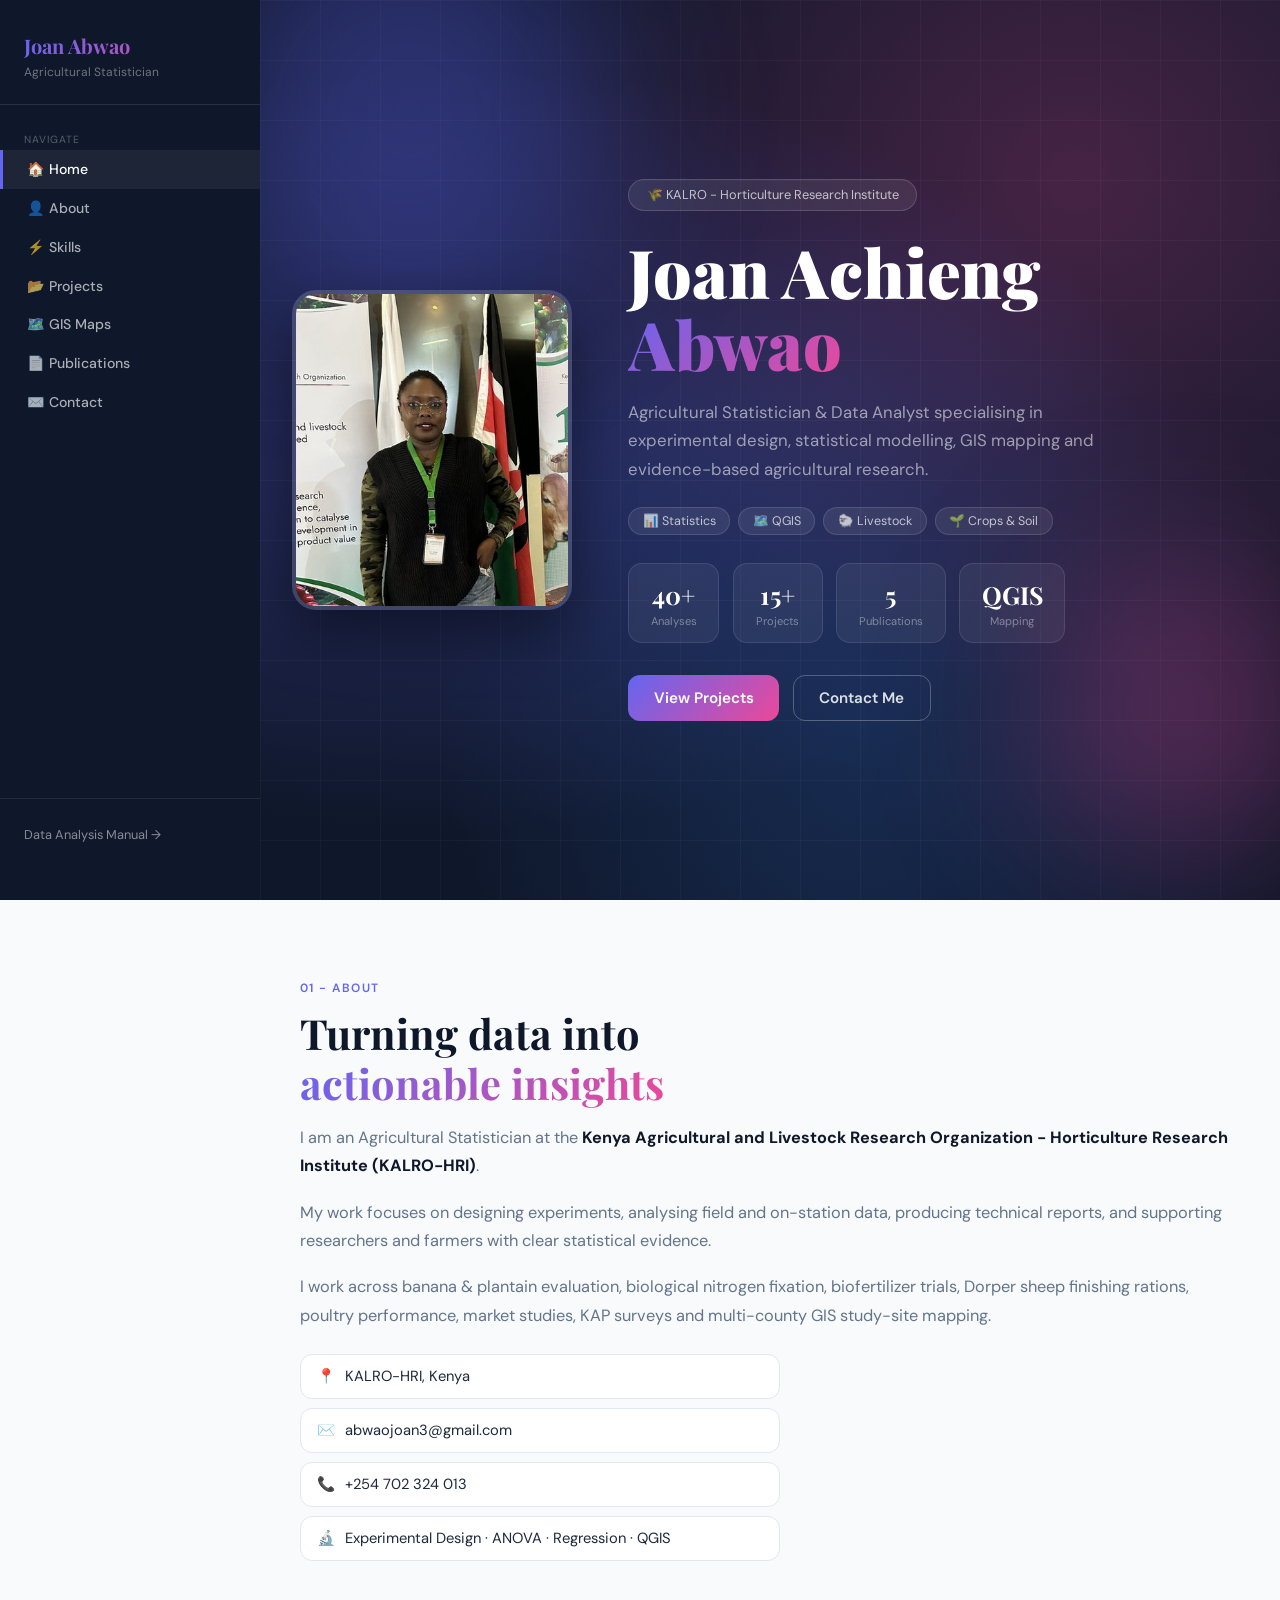
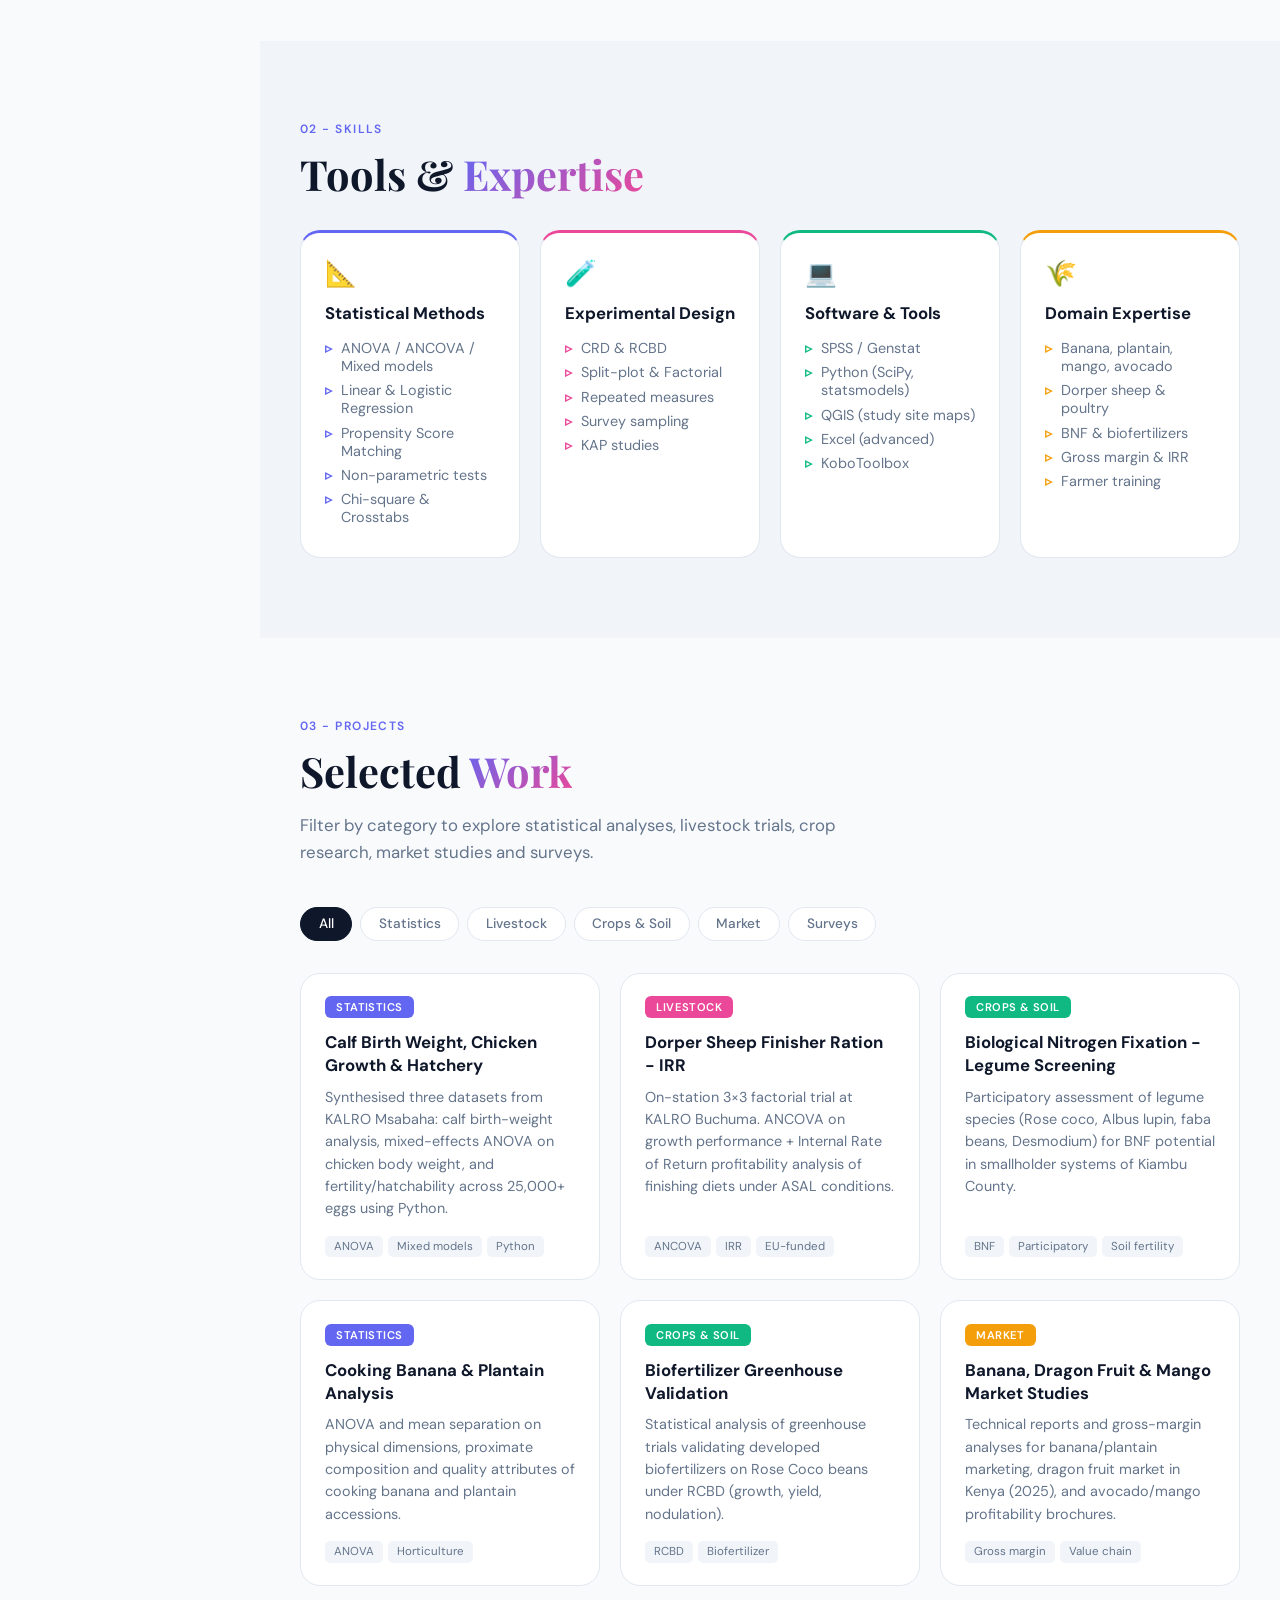
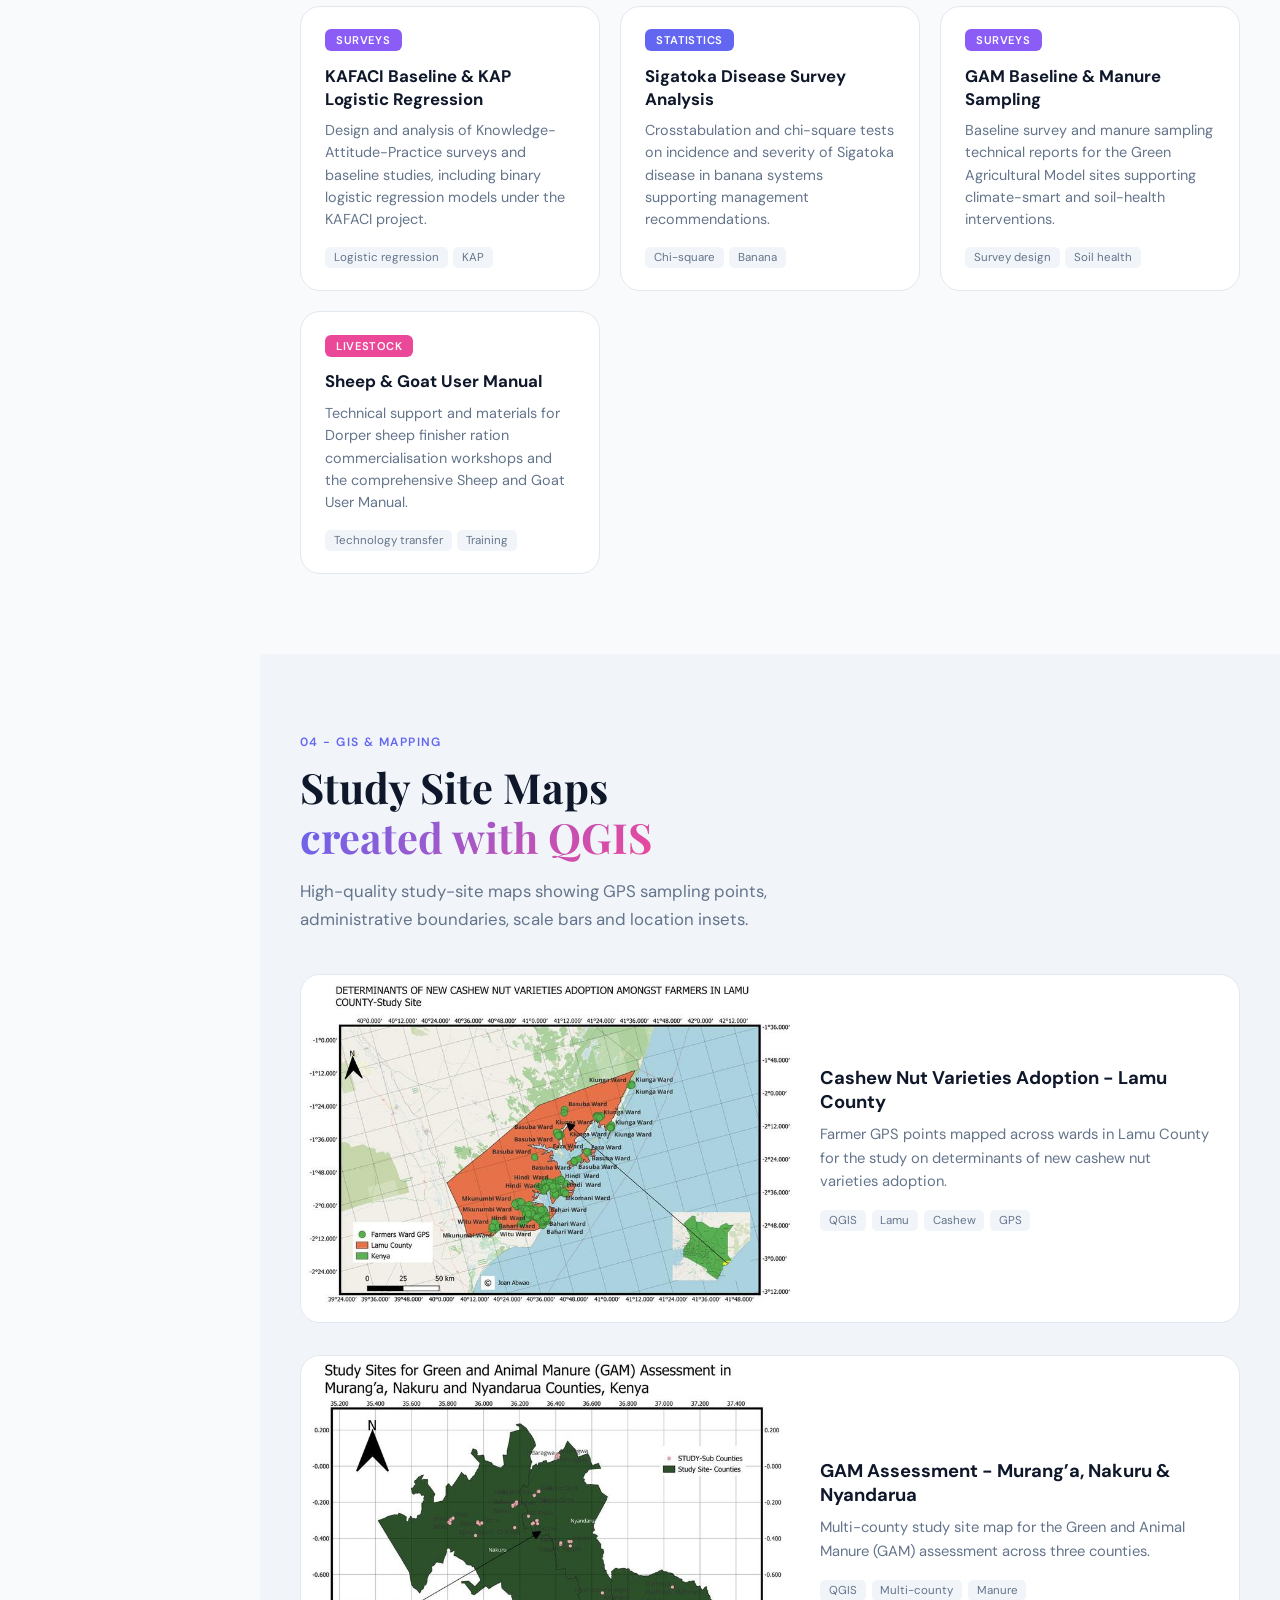
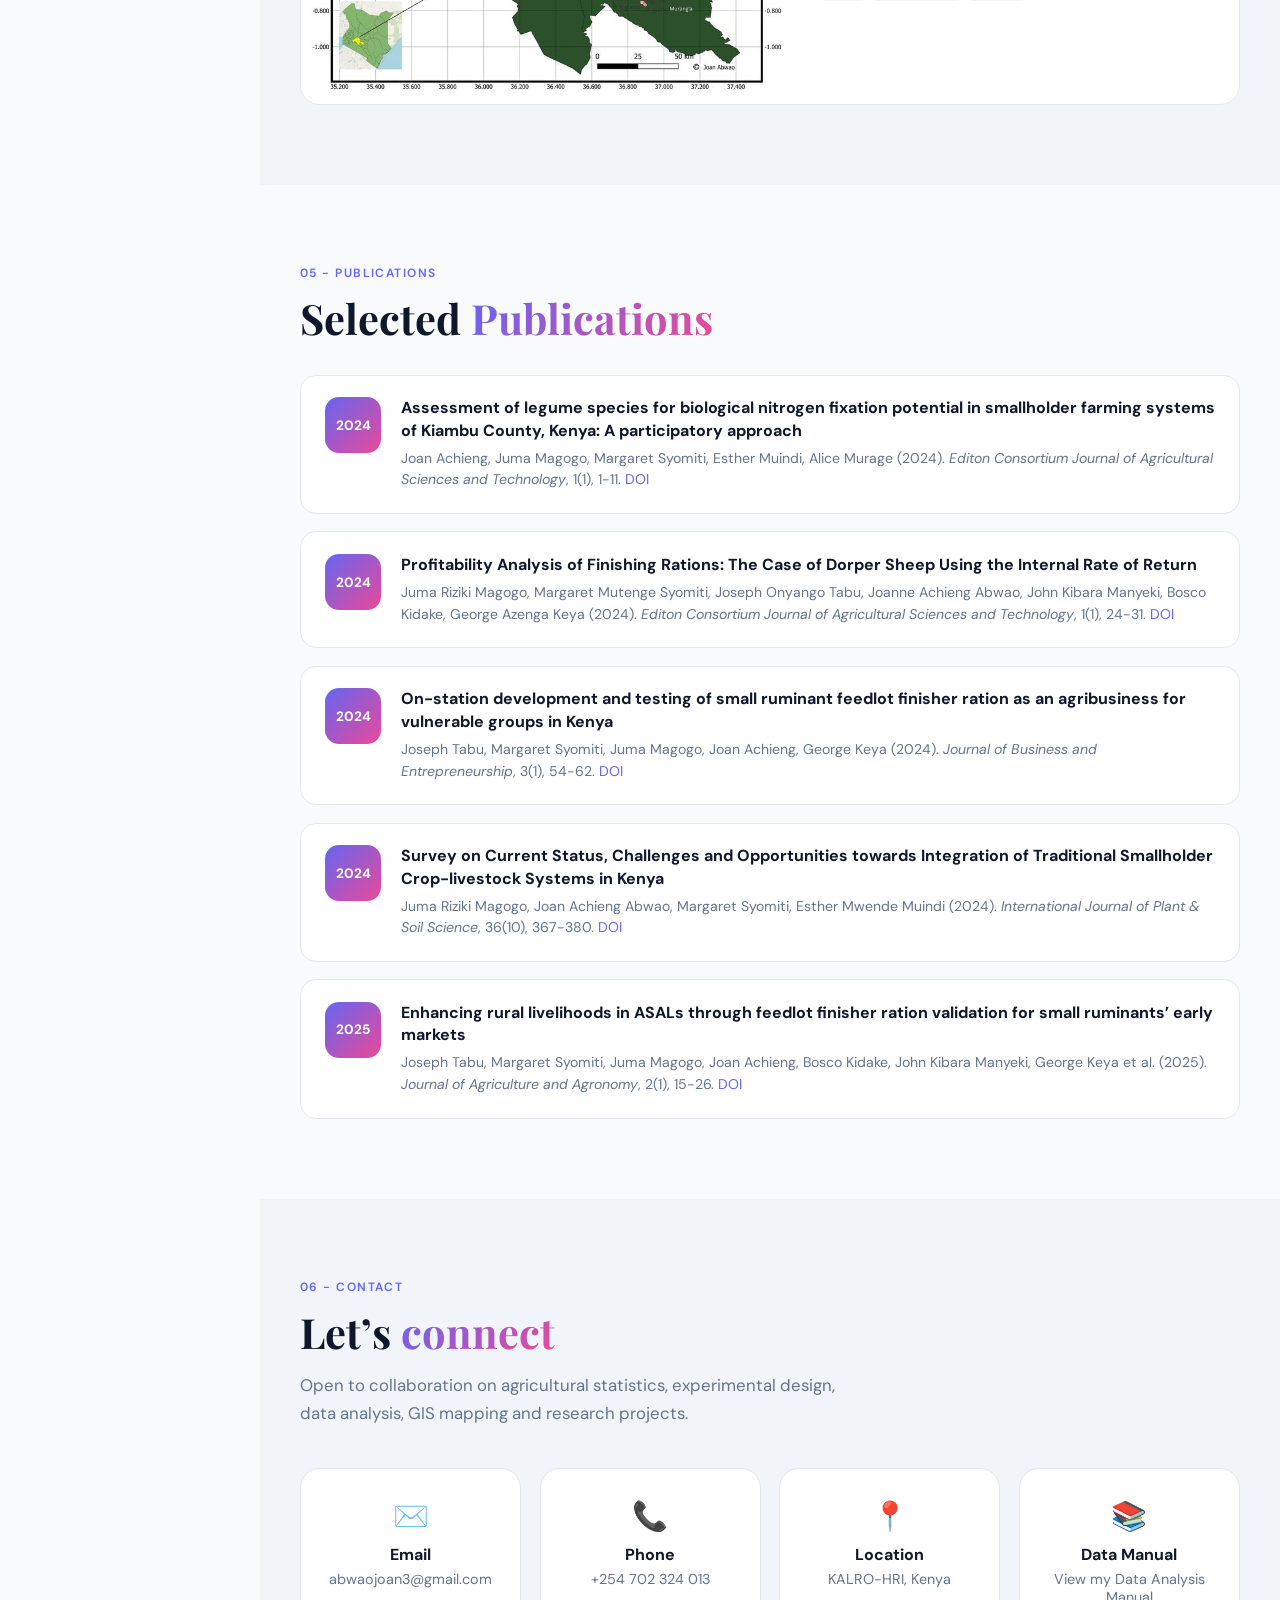
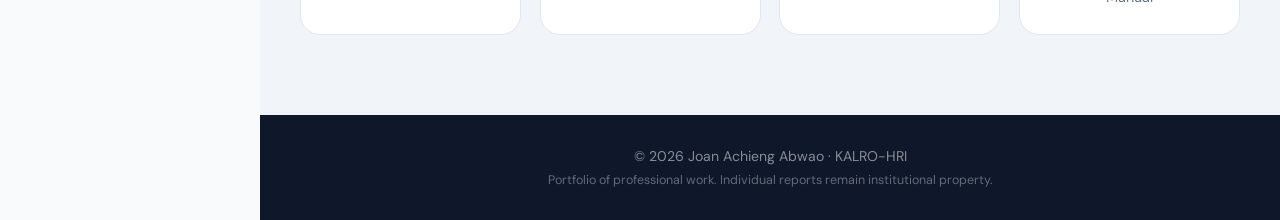
==== commit 4ec5c8dd: "Add files via upload" ====
--- a/index.html
+++ b/index.html
@@ -177,7 +177,7 @@
       <img src="[data-uri]" alt="Joan Achieng Abwao">
     </div>
     <div class="cover-content">
-      <div class="cover-badge">🌾 KALRO – Horticulture Research Institute</div>
+      <div class="cover-badge">🌾 KALRO - Horticulture Research Institute</div>
       <h1 class="cover-title">Joan Achieng<br><span>Abwao</span></h1>
       <p class="cover-sub">Agricultural Statistician &amp; Data Analyst specialising in experimental design, statistical modelling, GIS mapping and evidence-based agricultural research.</p>
       <div class="cover-meta">
@@ -189,7 +189,7 @@
       <div class="cover-stats">
         <div class="cover-stat"><div class="num">40+</div><div class="lbl">Analyses</div></div>
         <div class="cover-stat"><div class="num">15+</div><div class="lbl">Projects</div></div>
-        <div class="cover-stat"><div class="num">2</div><div class="lbl">Publications</div></div>
+        <div class="cover-stat"><div class="num">5</div><div class="lbl">Publications</div></div>
         <div class="cover-stat"><div class="num">QGIS</div><div class="lbl">Mapping</div></div>
       </div>
       <div class="cover-cta">
@@ -202,10 +202,10 @@
 
 <section id="about" class="section">
   <div class="section-inner">
-    <div class="section-label">01 — About</div>
+    <div class="section-label">01 - About</div>
     <h2 class="section-title">Turning data into<br><span class="grad-text">actionable insights</span></h2>
     <div class="about-text">
-      <p>I am an Agricultural Statistician at the <strong>Kenya Agricultural and Livestock Research Organization – Horticulture Research Institute (KALRO-HRI)</strong>.</p>
+      <p>I am an Agricultural Statistician at the <strong>Kenya Agricultural and Livestock Research Organization - Horticulture Research Institute (KALRO-HRI)</strong>.</p>
       <p>My work focuses on designing experiments, analysing field and on-station data, producing technical reports, and supporting researchers and farmers with clear statistical evidence.</p>
       <p>I work across banana &amp; plantain evaluation, biological nitrogen fixation, biofertilizer trials, Dorper sheep finishing rations, poultry performance, market studies, KAP surveys and multi-county GIS study-site mapping.</p>
       <div class="about-highlights">
@@ -220,7 +220,7 @@
 
 <section id="skills" class="section section-alt">
   <div class="section-inner">
-    <div class="section-label">02 — Skills</div>
+    <div class="section-label">02 - Skills</div>
     <h2 class="section-title">Tools &amp; <span class="grad-text">Expertise</span></h2>
     <div class="skills-grid">
       <div class="skill-card" style="--accent:#6366f1">
@@ -273,7 +273,7 @@
 
 <section id="projects" class="section">
   <div class="section-inner">
-    <div class="section-label">03 — Projects</div>
+    <div class="section-label">03 - Projects</div>
     <h2 class="section-title">Selected <span class="grad-text">Work</span></h2>
     <p class="section-desc">Filter by category to explore statistical analyses, livestock trials, crop research, market studies and surveys.</p>
     <div class="filters">
@@ -293,13 +293,13 @@
       </article>
       <article class="project-card" data-cat="stats livestock">
         <div class="p-badge" style="background:#ec4899">Livestock</div>
-        <h3>Dorper Sheep Finisher Ration – IRR</h3>
+        <h3>Dorper Sheep Finisher Ration - IRR</h3>
         <p>On-station 3×3 factorial trial at KALRO Buchuma. ANCOVA on growth performance + Internal Rate of Return profitability analysis of finishing diets under ASAL conditions.</p>
         <div class="p-tags"><span>ANCOVA</span><span>IRR</span><span>EU-funded</span></div>
       </article>
       <article class="project-card" data-cat="crops">
         <div class="p-badge" style="background:#10b981">Crops &amp; Soil</div>
-        <h3>Biological Nitrogen Fixation – Legume Screening</h3>
+        <h3>Biological Nitrogen Fixation - Legume Screening</h3>
         <p>Participatory assessment of legume species (Rose coco, Albus lupin, faba beans, Desmodium) for BNF potential in smallholder systems of Kiambu County.</p>
         <div class="p-tags"><span>BNF</span><span>Participatory</span><span>Soil fertility</span></div>
       </article>
@@ -351,14 +351,14 @@
 
 <section id="maps" class="section section-alt">
   <div class="section-inner">
-    <div class="section-label">04 — GIS &amp; Mapping</div>
+    <div class="section-label">04 - GIS &amp; Mapping</div>
     <h2 class="section-title">Study Site Maps<br><span class="grad-text">created with QGIS</span></h2>
     <p class="section-desc">High-quality study-site maps showing GPS sampling points, administrative boundaries, scale bars and location insets.</p>
     <div class="maps-grid">
       <div class="map-card">
         <div class="map-img"><img src="[data-uri]" alt="Lamu cashew study sites"></div>
         <div class="map-info">
-          <h3>Cashew Nut Varieties Adoption – Lamu County</h3>
+          <h3>Cashew Nut Varieties Adoption - Lamu County</h3>
           <p>Farmer GPS points mapped across wards in Lamu County for the study on determinants of new cashew nut varieties adoption.</p>
           <div class="p-tags"><span>QGIS</span><span>Lamu</span><span>Cashew</span><span>GPS</span></div>
         </div>
@@ -366,7 +366,7 @@
       <div class="map-card">
         <div class="map-img"><img src="[data-uri]" alt="GAM study sites"></div>
         <div class="map-info">
-          <h3>GAM Assessment – Murang’a, Nakuru &amp; Nyandarua</h3>
+          <h3>GAM Assessment - Murang’a, Nakuru &amp; Nyandarua</h3>
           <p>Multi-county study site map for the Green and Animal Manure (GAM) assessment across three counties.</p>
           <div class="p-tags"><span>QGIS</span><span>Multi-county</span><span>Manure</span></div>
         </div>
@@ -377,28 +377,42 @@
 
 <section id="publications" class="section">
   <div class="section-inner">
-    <div class="section-label">05 — Publications</div>
-    <h2 class="section-title">Selected <span class="grad-text">Outputs</span></h2>
+    <div class="section-label">05 - Publications</div>
+    <h2 class="section-title">Selected <span class="grad-text">Publications</span></h2>
     <div class="pub-list">
       <article class="pub-card">
         <div class="pub-year">2024</div>
         <div>
           <h3>Assessment of legume species for biological nitrogen fixation potential in smallholder farming systems of Kiambu County, Kenya: A participatory approach</h3>
-          <p>Joan Achieng, Juma Magogo, Margaret Syomiti, Esther Muindi, Alice Murage. <em>Editon Consortium Journal of Agricultural Sciences and Technology</em>, 1(1), 1–11.</p>
+          <p>Joan Achieng, Juma Magogo, Margaret Syomiti, Esther Muindi, Alice Murage (2024). <em>Editon Consortium Journal of Agricultural Sciences and Technology</em>, 1(1), 1-11. <a href="https://doi.org/10.51317/ecjast.v1i1.512" target="_blank" style="color:#6366f1">DOI</a></p>
         </div>
       </article>
       <article class="pub-card">
-        <div class="pub-year">Tech</div>
+        <div class="pub-year">2024</div>
         <div>
-          <h3>Profitability Analysis of Finishing Rations: the Case of Dorper Sheep Using the Internal Rate of Return</h3>
-          <p>Joan Achieng, Juma Magogo, John Manyeki, George Keya, Margaret Syomiti. Technical output under EU-supported project.</p>
+          <h3>Profitability Analysis of Finishing Rations: The Case of Dorper Sheep Using the Internal Rate of Return</h3>
+          <p>Juma Riziki Magogo, Margaret Mutenge Syomiti, Joseph Onyango Tabu, Joanne Achieng Abwao, John Kibara Manyeki, Bosco Kidake, George Azenga Keya (2024). <em>Editon Consortium Journal of Agricultural Sciences and Technology</em>, 1(1), 24-31. <a href="https://doi.org/10.51317/ecjast.v1i1.554" target="_blank" style="color:#6366f1">DOI</a></p>
         </div>
       </article>
       <article class="pub-card">
-        <div class="pub-year">More</div>
+        <div class="pub-year">2024</div>
         <div>
-          <h3>Additional technical reports &amp; contributions</h3>
-          <p>KAFACI final reports, NRF end-of-project report, sheep &amp; goat user manual, banana/plantain/dragon fruit market reports, and numerous internal statistical support reports.</p>
+          <h3>On-station development and testing of small ruminant feedlot finisher ration as an agribusiness for vulnerable groups in Kenya</h3>
+          <p>Joseph Tabu, Margaret Syomiti, Juma Magogo, Joan Achieng, George Keya (2024). <em>Journal of Business and Entrepreneurship</em>, 3(1), 54-62. <a href="https://doi.org/10.51317/jbe.v3i1.661" target="_blank" style="color:#6366f1">DOI</a></p>
+        </div>
+      </article>
+      <article class="pub-card">
+        <div class="pub-year">2024</div>
+        <div>
+          <h3>Survey on Current Status, Challenges and Opportunities towards Integration of Traditional Smallholder Crop-livestock Systems in Kenya</h3>
+          <p>Juma Riziki Magogo, Joan Achieng Abwao, Margaret Syomiti, Esther Mwende Muindi (2024). <em>International Journal of Plant &amp; Soil Science</em>, 36(10), 367-380. <a href="https://doi.org/10.9734/ijpss/2024/v36i105088" target="_blank" style="color:#6366f1">DOI</a></p>
+        </div>
+      </article>
+      <article class="pub-card">
+        <div class="pub-year">2025</div>
+        <div>
+          <h3>Enhancing rural livelihoods in ASALs through feedlot finisher ration validation for small ruminants’ early markets</h3>
+          <p>Joseph Tabu, Margaret Syomiti, Juma Magogo, Joan Achieng, Bosco Kidake, John Kibara Manyeki, George Keya et al. (2025). <em>Journal of Agriculture and Agronomy</em>, 2(1), 15-26. <a href="https://doi.org/10.51317/jaaa.v2i1.652" target="_blank" style="color:#6366f1">DOI</a></p>
         </div>
       </article>
     </div>
@@ -407,7 +421,7 @@
 
 <section id="contact" class="section section-alt">
   <div class="section-inner">
-    <div class="section-label">06 — Contact</div>
+    <div class="section-label">06 - Contact</div>
     <h2 class="section-title">Let’s <span class="grad-text">connect</span></h2>
     <p class="section-desc">Open to collaboration on agricultural statistics, experimental design, data analysis, GIS mapping and research projects.</p>
     <div class="contact-grid">
@@ -424,7 +438,7 @@
       <div class="contact-card">
         <div class="c-icon">📍</div>
         <h3>Location</h3>
-        <p>KALRO–HRI, Kenya</p>
+        <p>KALRO-HRI, Kenya</p>
       </div>
       <a href="https://abwaojoan.github.io/data-analysis-manual/" target="_blank" class="contact-card">
         <div class="c-icon">📚</div>
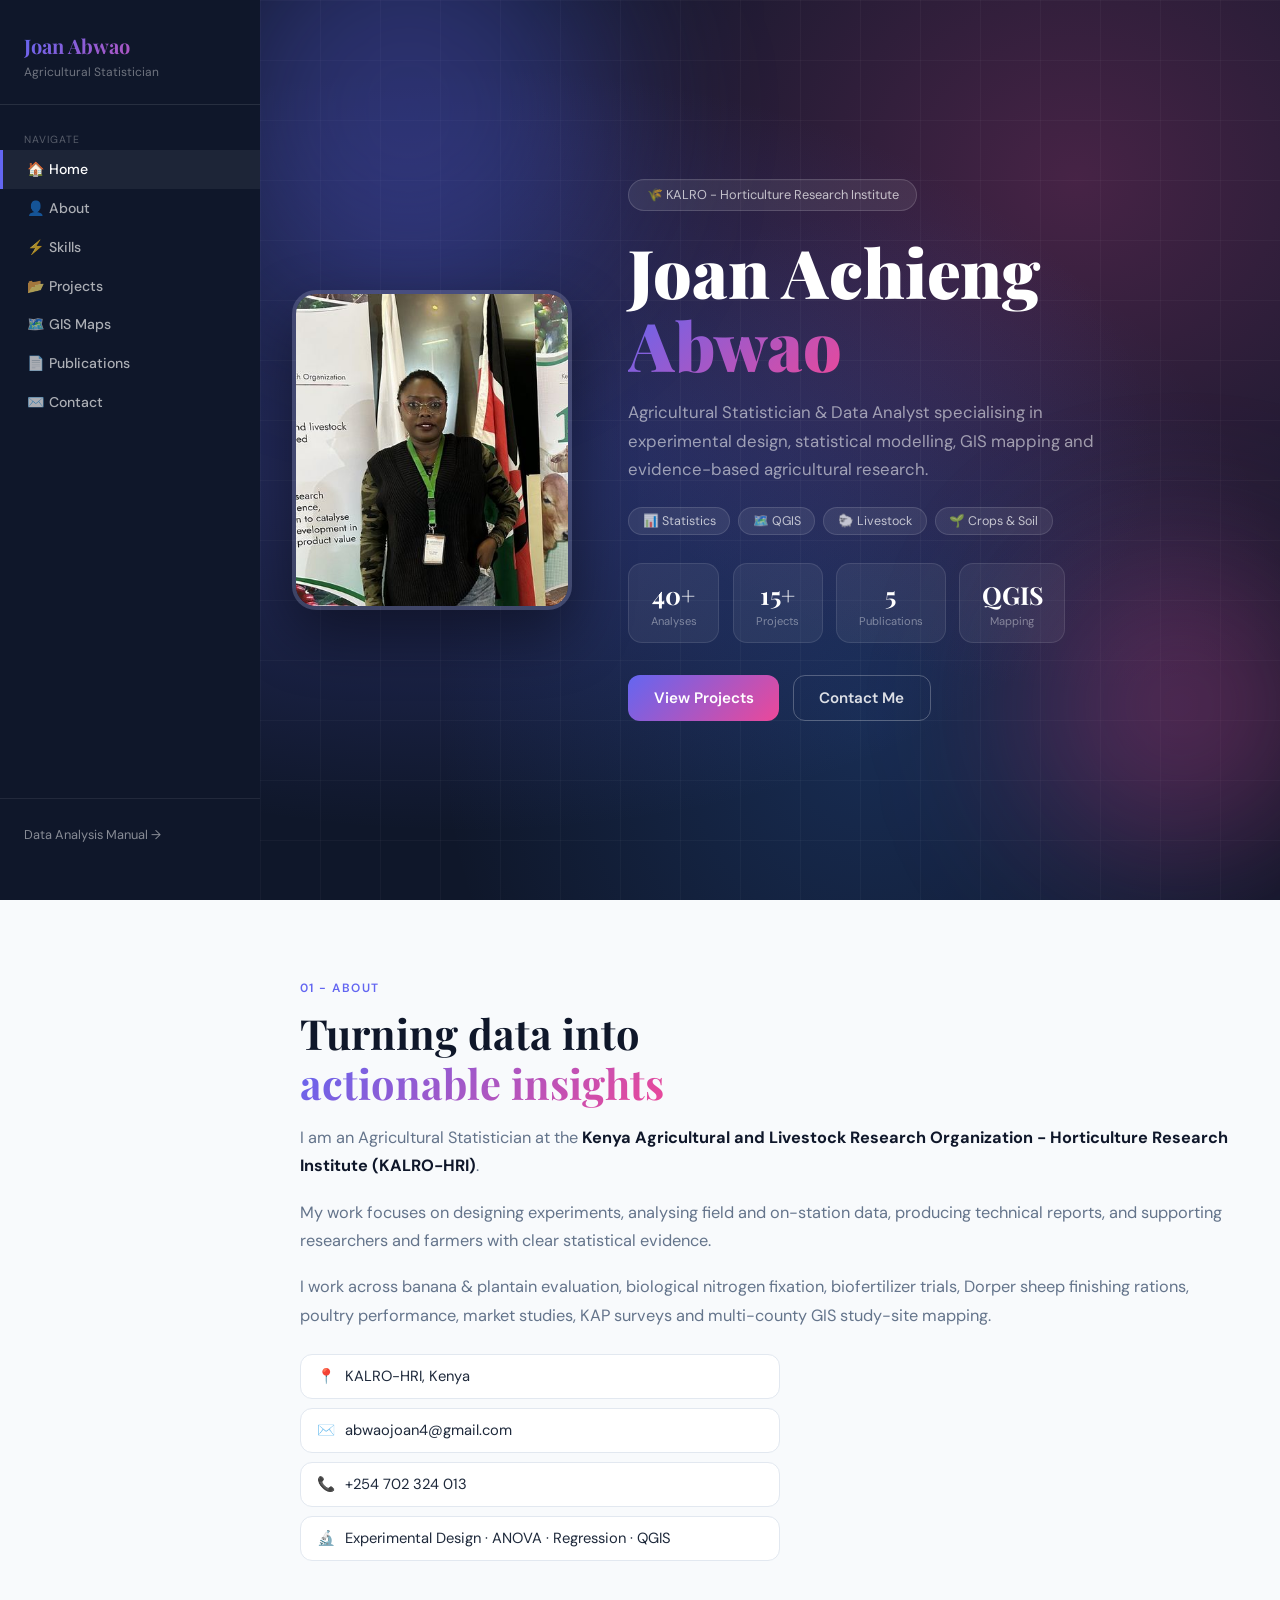
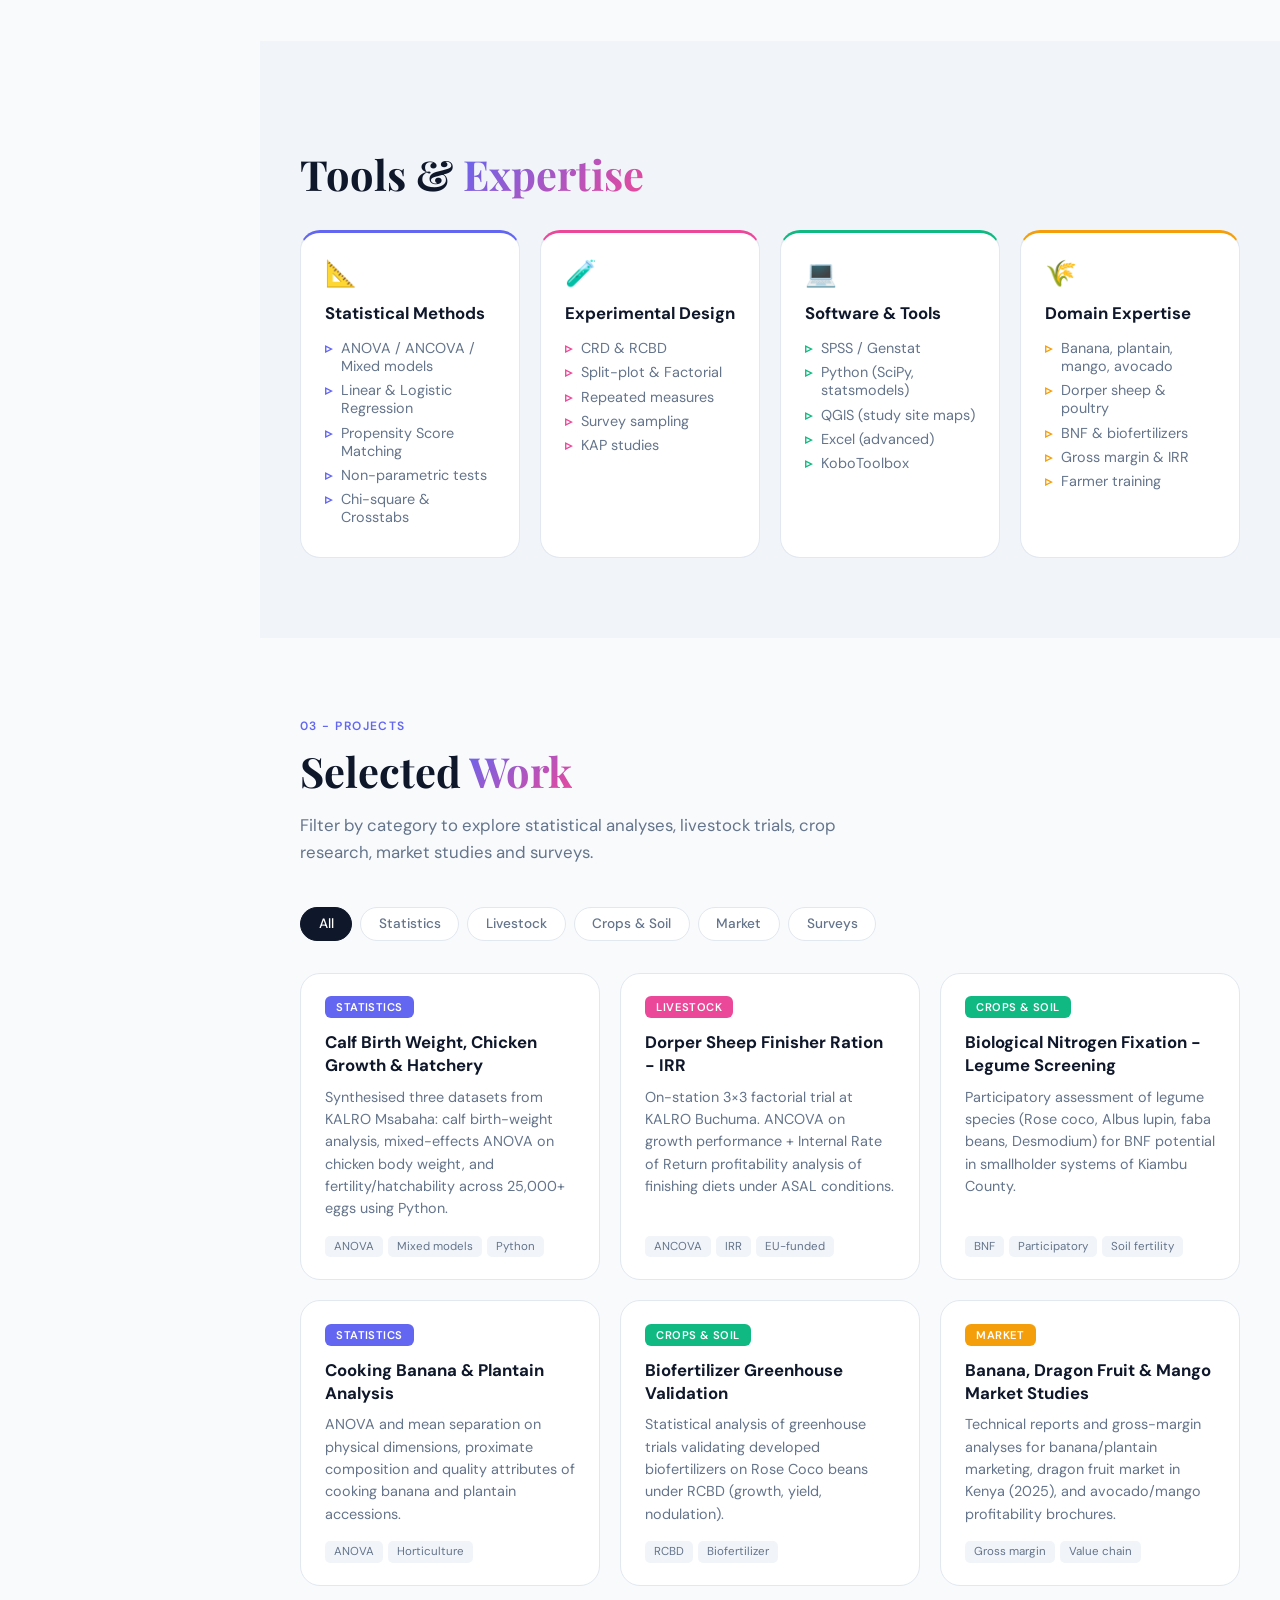
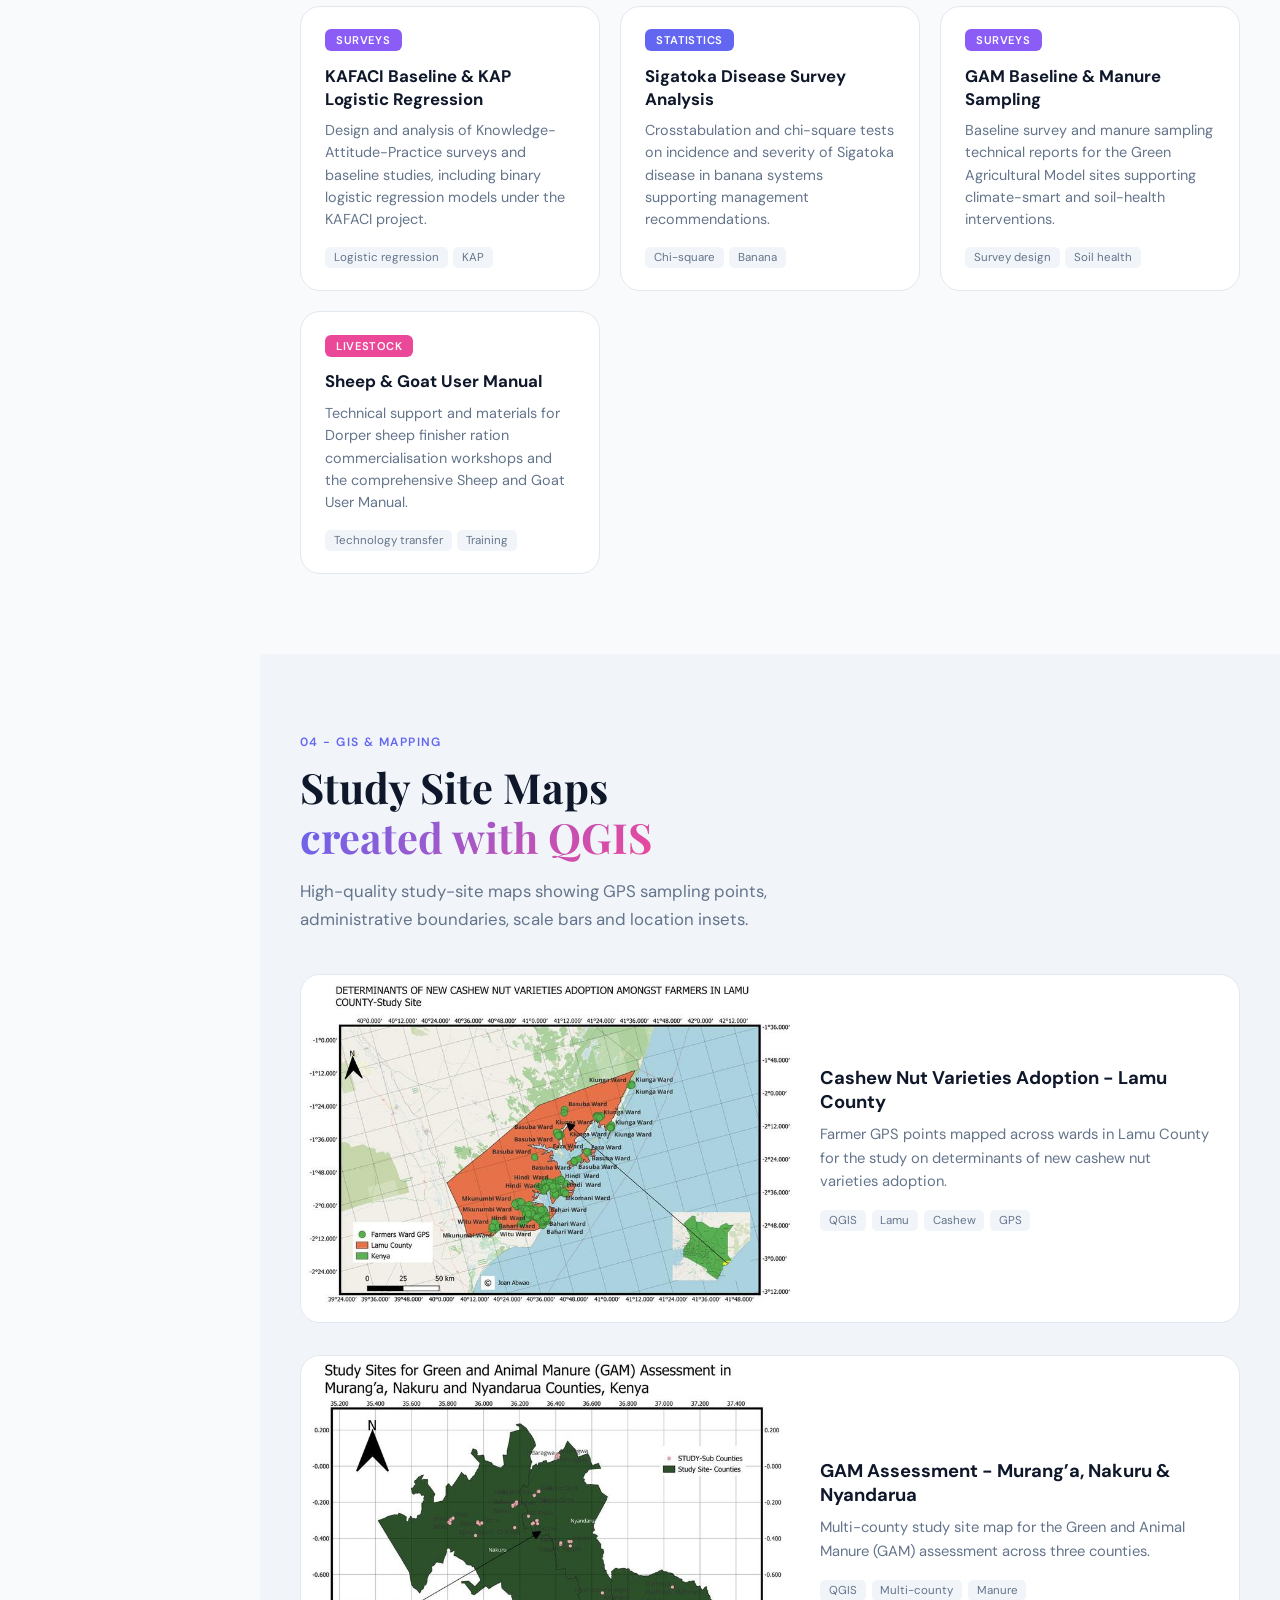
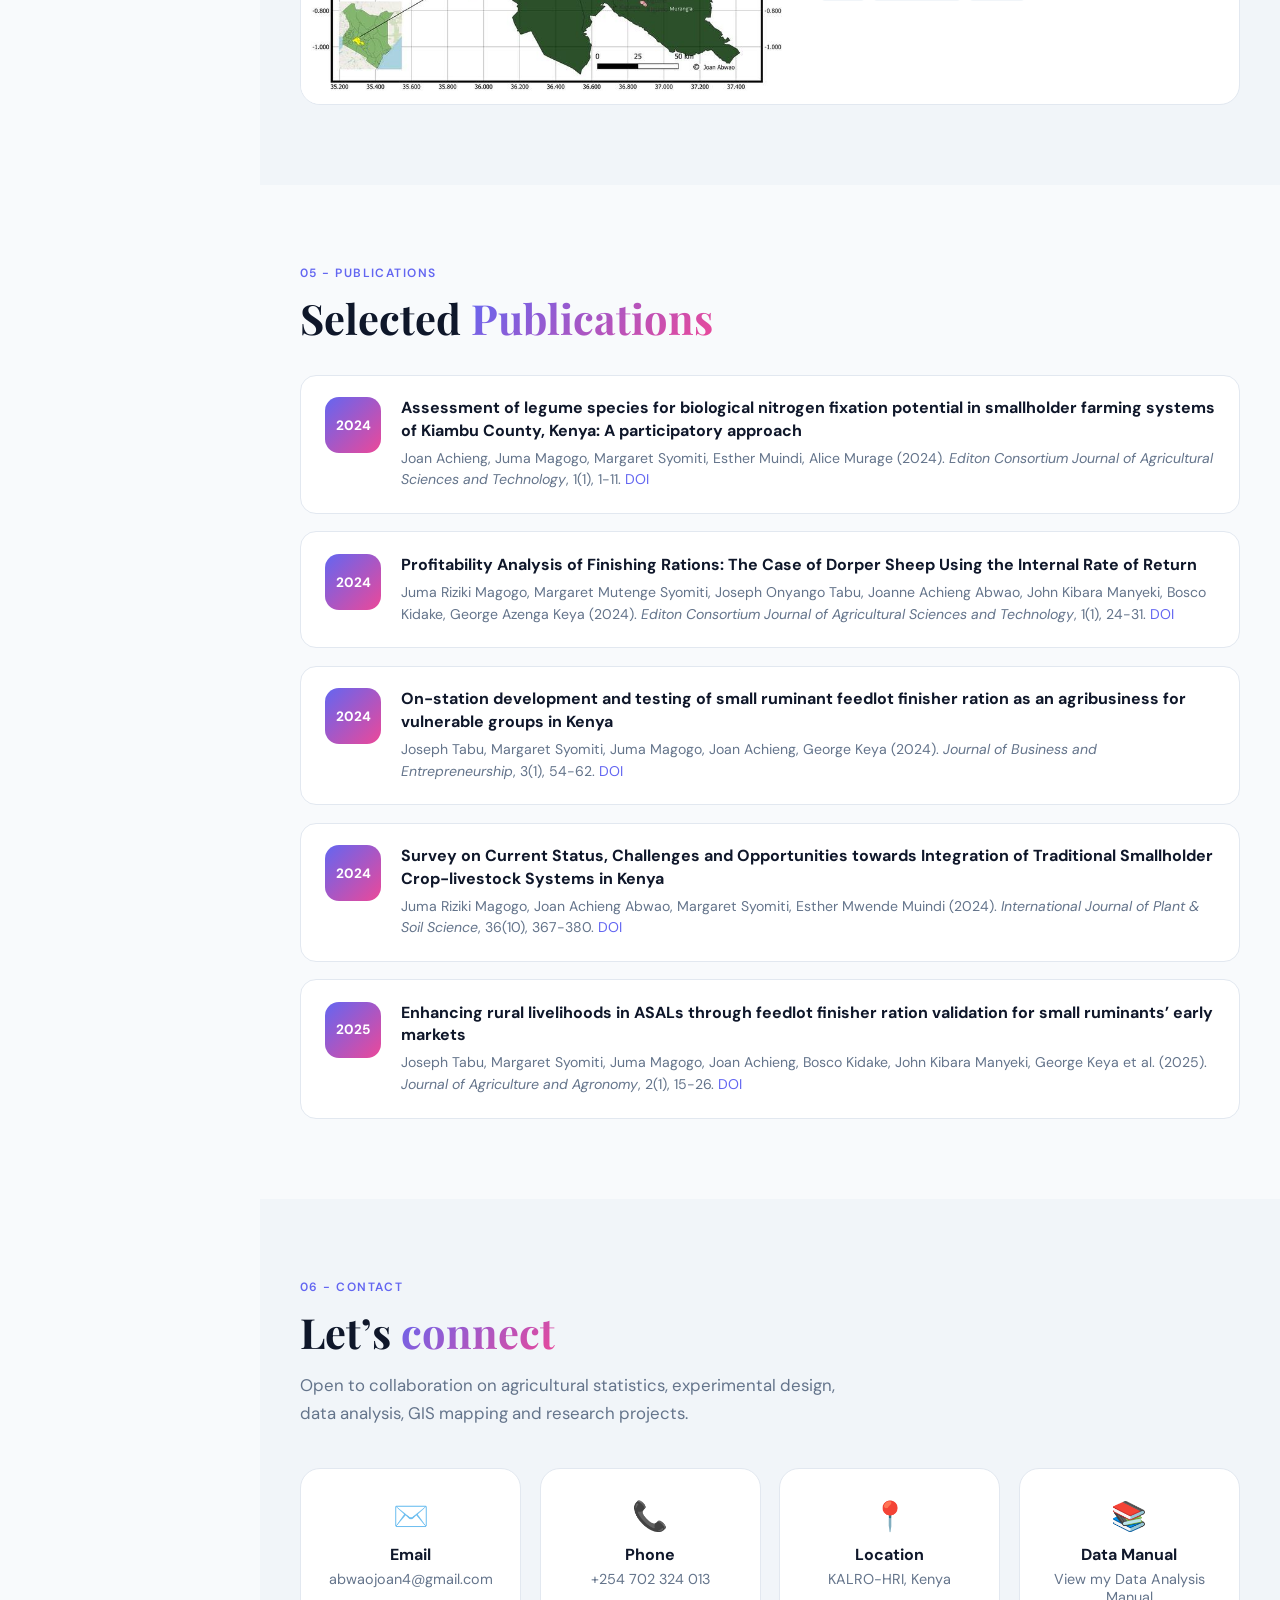
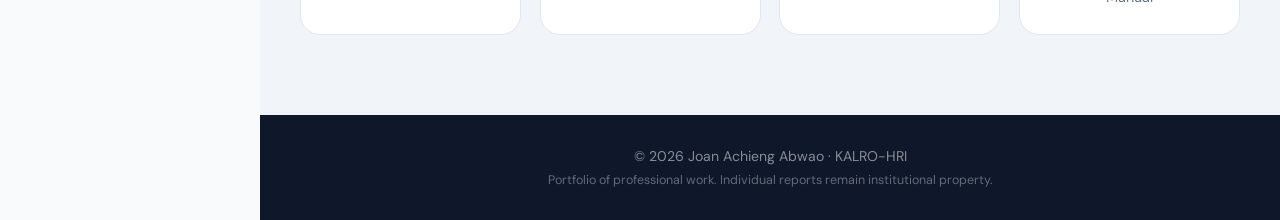
==== commit f47d086c: "Add files via upload" ====
--- a/index.html
+++ b/index.html
@@ -139,6 +139,49 @@
   .cover{padding:3rem 1.25rem}
   .cover-photo img{width:180px;height:200px}
 }
+
+
+
+
+/* Stronger interactive scroll effects */
+.reveal {
+  opacity: 0;
+  transform: translateY(50px) scale(0.98);
+  transition: opacity 0.8s cubic-bezier(0.16, 1, 0.3, 1), transform 0.8s cubic-bezier(0.16, 1, 0.3, 1);
+}
+.reveal.visible {
+  opacity: 1;
+  transform: translateY(0) scale(1);
+}
+.reveal-delay-1 { transition-delay: 0.1s; }
+.reveal-delay-2 { transition-delay: 0.2s; }
+.reveal-delay-3 { transition-delay: 0.3s; }
+.reveal-delay-4 { transition-delay: 0.4s; }
+
+.section-title.reveal {
+  transform: translateY(60px);
+}
+.section-title.reveal.visible {
+  transform: translateY(0);
+}
+
+.project-card.reveal,
+.skill-card.reveal,
+.pub-card.reveal {
+  transform: translateY(40px);
+}
+.project-card.reveal.visible,
+.skill-card.reveal.visible,
+.pub-card.reveal.visible {
+  transform: translateY(0);
+}
+
+/* Hero parallax text movement */
+.cover-title, .cover-sub, .cover-badge, .cover-meta, .cover-stats, .cover-cta, .cover-photo {
+  will-change: transform;
+  transition: transform 0.05s linear;
+}
+
 </style>
 </head>
 <body>
@@ -202,17 +245,17 @@
 
 <section id="about" class="section">
   <div class="section-inner">
-    <div class="section-label">01 - About</div>
-    <h2 class="section-title">Turning data into<br><span class="grad-text">actionable insights</span></h2>
-    <div class="about-text">
+    <div class="section-label reveal">01 - About</div>
+    <h2 class="section-title reveal">Turning data into<br><span class="grad-text">actionable insights</span></h2>
+    <div class="about-text reveal">
       <p>I am an Agricultural Statistician at the <strong>Kenya Agricultural and Livestock Research Organization - Horticulture Research Institute (KALRO-HRI)</strong>.</p>
       <p>My work focuses on designing experiments, analysing field and on-station data, producing technical reports, and supporting researchers and farmers with clear statistical evidence.</p>
       <p>I work across banana &amp; plantain evaluation, biological nitrogen fixation, biofertilizer trials, Dorper sheep finishing rations, poultry performance, market studies, KAP surveys and multi-county GIS study-site mapping.</p>
       <div class="about-highlights">
-        <div class="highlight"><span>📍</span> KALRO-HRI, Kenya</div>
-        <div class="highlight"><span>✉️</span> abwaojoan3@gmail.com</div>
-        <div class="highlight"><span>📞</span> +254 702 324 013</div>
-        <div class="highlight"><span>🔬</span> Experimental Design · ANOVA · Regression · QGIS</div>
+        <div class="highlight reveal"><span>📍</span> KALRO-HRI, Kenya</div>
+        <div class="highlight reveal"><span>✉️</span> abwaojoan4@gmail.com</div>
+        <div class="highlight reveal"><span>📞</span> +254 702 324 013</div>
+        <div class="highlight reveal"><span>🔬</span> Experimental Design · ANOVA · Regression · QGIS</div>
       </div>
     </div>
   </div>
@@ -220,10 +263,10 @@
 
 <section id="skills" class="section section-alt">
   <div class="section-inner">
-    <div class="section-label">02 - Skills</div>
-    <h2 class="section-title">Tools &amp; <span class="grad-text">Expertise</span></h2>
+    <div class="section-label reveal">02 - Skills</div>
+    <h2 class="section-title reveal">Tools &amp; <span class="grad-text">Expertise</span></h2>
     <div class="skills-grid">
-      <div class="skill-card" style="--accent:#6366f1">
+      <div class="skill-card reveal" style="--accent:#6366f1">
         <div class="skill-icon">📐</div>
         <h3>Statistical Methods</h3>
         <ul>
@@ -234,7 +277,7 @@
           <li>Chi-square &amp; Crosstabs</li>
         </ul>
       </div>
-      <div class="skill-card" style="--accent:#ec4899">
+      <div class="skill-card reveal" style="--accent:#ec4899">
         <div class="skill-icon">🧪</div>
         <h3>Experimental Design</h3>
         <ul>
@@ -245,7 +288,7 @@
           <li>KAP studies</li>
         </ul>
       </div>
-      <div class="skill-card" style="--accent:#10b981">
+      <div class="skill-card reveal" style="--accent:#10b981">
         <div class="skill-icon">💻</div>
         <h3>Software &amp; Tools</h3>
         <ul>
@@ -256,7 +299,7 @@
           <li>KoboToolbox</li>
         </ul>
       </div>
-      <div class="skill-card" style="--accent:#f59e0b">
+      <div class="skill-card reveal" style="--accent:#f59e0b">
         <div class="skill-icon">🌾</div>
         <h3>Domain Expertise</h3>
         <ul>
@@ -273,9 +316,9 @@
 
 <section id="projects" class="section">
   <div class="section-inner">
-    <div class="section-label">03 - Projects</div>
-    <h2 class="section-title">Selected <span class="grad-text">Work</span></h2>
-    <p class="section-desc">Filter by category to explore statistical analyses, livestock trials, crop research, market studies and surveys.</p>
+    <div class="section-label reveal">03 - Projects</div>
+    <h2 class="section-title reveal">Selected <span class="grad-text">Work</span></h2>
+    <p class="section-desc reveal">Filter by category to explore statistical analyses, livestock trials, crop research, market studies and surveys.</p>
     <div class="filters">
       <button class="filter active" data-filter="all">All</button>
       <button class="filter" data-filter="stats">Statistics</button>
@@ -285,61 +328,61 @@
       <button class="filter" data-filter="survey">Surveys</button>
     </div>
     <div class="projects-grid" id="projectsGrid">
-      <article class="project-card" data-cat="stats">
+      <article class="project-card reveal" data-cat="stats">
         <div class="p-badge" style="background:#6366f1">Statistics</div>
         <h3>Calf Birth Weight, Chicken Growth &amp; Hatchery</h3>
         <p>Synthesised three datasets from KALRO Msabaha: calf birth-weight analysis, mixed-effects ANOVA on chicken body weight, and fertility/hatchability across 25,000+ eggs using Python.</p>
         <div class="p-tags"><span>ANOVA</span><span>Mixed models</span><span>Python</span></div>
       </article>
-      <article class="project-card" data-cat="stats livestock">
+      <article class="project-card reveal" data-cat="stats livestock">
         <div class="p-badge" style="background:#ec4899">Livestock</div>
         <h3>Dorper Sheep Finisher Ration - IRR</h3>
         <p>On-station 3×3 factorial trial at KALRO Buchuma. ANCOVA on growth performance + Internal Rate of Return profitability analysis of finishing diets under ASAL conditions.</p>
         <div class="p-tags"><span>ANCOVA</span><span>IRR</span><span>EU-funded</span></div>
       </article>
-      <article class="project-card" data-cat="crops">
+      <article class="project-card reveal" data-cat="crops">
         <div class="p-badge" style="background:#10b981">Crops &amp; Soil</div>
         <h3>Biological Nitrogen Fixation - Legume Screening</h3>
         <p>Participatory assessment of legume species (Rose coco, Albus lupin, faba beans, Desmodium) for BNF potential in smallholder systems of Kiambu County.</p>
         <div class="p-tags"><span>BNF</span><span>Participatory</span><span>Soil fertility</span></div>
       </article>
-      <article class="project-card" data-cat="stats">
+      <article class="project-card reveal" data-cat="stats">
         <div class="p-badge" style="background:#6366f1">Statistics</div>
         <h3>Cooking Banana &amp; Plantain Analysis</h3>
         <p>ANOVA and mean separation on physical dimensions, proximate composition and quality attributes of cooking banana and plantain accessions.</p>
         <div class="p-tags"><span>ANOVA</span><span>Horticulture</span></div>
       </article>
-      <article class="project-card" data-cat="crops">
+      <article class="project-card reveal" data-cat="crops">
         <div class="p-badge" style="background:#10b981">Crops &amp; Soil</div>
         <h3>Biofertilizer Greenhouse Validation</h3>
         <p>Statistical analysis of greenhouse trials validating developed biofertilizers on Rose Coco beans under RCBD (growth, yield, nodulation).</p>
         <div class="p-tags"><span>RCBD</span><span>Biofertilizer</span></div>
       </article>
-      <article class="project-card" data-cat="market">
+      <article class="project-card reveal" data-cat="market">
         <div class="p-badge" style="background:#f59e0b">Market</div>
         <h3>Banana, Dragon Fruit &amp; Mango Market Studies</h3>
         <p>Technical reports and gross-margin analyses for banana/plantain marketing, dragon fruit market in Kenya (2025), and avocado/mango profitability brochures.</p>
         <div class="p-tags"><span>Gross margin</span><span>Value chain</span></div>
       </article>
-      <article class="project-card" data-cat="survey">
+      <article class="project-card reveal" data-cat="survey">
         <div class="p-badge" style="background:#8b5cf6">Surveys</div>
         <h3>KAFACI Baseline &amp; KAP Logistic Regression</h3>
         <p>Design and analysis of Knowledge-Attitude-Practice surveys and baseline studies, including binary logistic regression models under the KAFACI project.</p>
         <div class="p-tags"><span>Logistic regression</span><span>KAP</span></div>
       </article>
-      <article class="project-card" data-cat="stats">
+      <article class="project-card reveal" data-cat="stats">
         <div class="p-badge" style="background:#6366f1">Statistics</div>
         <h3>Sigatoka Disease Survey Analysis</h3>
         <p>Crosstabulation and chi-square tests on incidence and severity of Sigatoka disease in banana systems supporting management recommendations.</p>
         <div class="p-tags"><span>Chi-square</span><span>Banana</span></div>
       </article>
-      <article class="project-card" data-cat="survey">
+      <article class="project-card reveal" data-cat="survey">
         <div class="p-badge" style="background:#8b5cf6">Surveys</div>
         <h3>GAM Baseline &amp; Manure Sampling</h3>
         <p>Baseline survey and manure sampling technical reports for the Green Agricultural Model sites supporting climate-smart and soil-health interventions.</p>
         <div class="p-tags"><span>Survey design</span><span>Soil health</span></div>
       </article>
-      <article class="project-card" data-cat="livestock">
+      <article class="project-card reveal" data-cat="livestock">
         <div class="p-badge" style="background:#ec4899">Livestock</div>
         <h3>Sheep &amp; Goat User Manual</h3>
         <p>Technical support and materials for Dorper sheep finisher ration commercialisation workshops and the comprehensive Sheep and Goat User Manual.</p>
@@ -351,11 +394,11 @@
 
 <section id="maps" class="section section-alt">
   <div class="section-inner">
-    <div class="section-label">04 - GIS &amp; Mapping</div>
-    <h2 class="section-title">Study Site Maps<br><span class="grad-text">created with QGIS</span></h2>
-    <p class="section-desc">High-quality study-site maps showing GPS sampling points, administrative boundaries, scale bars and location insets.</p>
+    <div class="section-label reveal">04 - GIS &amp; Mapping</div>
+    <h2 class="section-title reveal">Study Site Maps<br><span class="grad-text">created with QGIS</span></h2>
+    <p class="section-desc reveal">High-quality study-site maps showing GPS sampling points, administrative boundaries, scale bars and location insets.</p>
     <div class="maps-grid">
-      <div class="map-card">
+      <div class="map-card reveal">
         <div class="map-img"><img src="[data-uri]" alt="Lamu cashew study sites"></div>
         <div class="map-info">
           <h3>Cashew Nut Varieties Adoption - Lamu County</h3>
@@ -363,7 +406,7 @@
           <div class="p-tags"><span>QGIS</span><span>Lamu</span><span>Cashew</span><span>GPS</span></div>
         </div>
       </div>
-      <div class="map-card">
+      <div class="map-card reveal">
         <div class="map-img"><img src="[data-uri]" alt="GAM study sites"></div>
         <div class="map-info">
           <h3>GAM Assessment - Murang’a, Nakuru &amp; Nyandarua</h3>
@@ -377,38 +420,38 @@
 
 <section id="publications" class="section">
   <div class="section-inner">
-    <div class="section-label">05 - Publications</div>
-    <h2 class="section-title">Selected <span class="grad-text">Publications</span></h2>
+    <div class="section-label reveal">05 - Publications</div>
+    <h2 class="section-title reveal">Selected <span class="grad-text">Publications</span></h2>
     <div class="pub-list">
-      <article class="pub-card">
+      <article class="pub-card reveal">
         <div class="pub-year">2024</div>
         <div>
           <h3>Assessment of legume species for biological nitrogen fixation potential in smallholder farming systems of Kiambu County, Kenya: A participatory approach</h3>
           <p>Joan Achieng, Juma Magogo, Margaret Syomiti, Esther Muindi, Alice Murage (2024). <em>Editon Consortium Journal of Agricultural Sciences and Technology</em>, 1(1), 1-11. <a href="https://doi.org/10.51317/ecjast.v1i1.512" target="_blank" style="color:#6366f1">DOI</a></p>
         </div>
       </article>
-      <article class="pub-card">
+      <article class="pub-card reveal">
         <div class="pub-year">2024</div>
         <div>
           <h3>Profitability Analysis of Finishing Rations: The Case of Dorper Sheep Using the Internal Rate of Return</h3>
           <p>Juma Riziki Magogo, Margaret Mutenge Syomiti, Joseph Onyango Tabu, Joanne Achieng Abwao, John Kibara Manyeki, Bosco Kidake, George Azenga Keya (2024). <em>Editon Consortium Journal of Agricultural Sciences and Technology</em>, 1(1), 24-31. <a href="https://doi.org/10.51317/ecjast.v1i1.554" target="_blank" style="color:#6366f1">DOI</a></p>
         </div>
       </article>
-      <article class="pub-card">
+      <article class="pub-card reveal">
         <div class="pub-year">2024</div>
         <div>
           <h3>On-station development and testing of small ruminant feedlot finisher ration as an agribusiness for vulnerable groups in Kenya</h3>
           <p>Joseph Tabu, Margaret Syomiti, Juma Magogo, Joan Achieng, George Keya (2024). <em>Journal of Business and Entrepreneurship</em>, 3(1), 54-62. <a href="https://doi.org/10.51317/jbe.v3i1.661" target="_blank" style="color:#6366f1">DOI</a></p>
         </div>
       </article>
-      <article class="pub-card">
+      <article class="pub-card reveal">
         <div class="pub-year">2024</div>
         <div>
           <h3>Survey on Current Status, Challenges and Opportunities towards Integration of Traditional Smallholder Crop-livestock Systems in Kenya</h3>
           <p>Juma Riziki Magogo, Joan Achieng Abwao, Margaret Syomiti, Esther Mwende Muindi (2024). <em>International Journal of Plant &amp; Soil Science</em>, 36(10), 367-380. <a href="https://doi.org/10.9734/ijpss/2024/v36i105088" target="_blank" style="color:#6366f1">DOI</a></p>
         </div>
       </article>
-      <article class="pub-card">
+      <article class="pub-card reveal">
         <div class="pub-year">2025</div>
         <div>
           <h3>Enhancing rural livelihoods in ASALs through feedlot finisher ration validation for small ruminants’ early markets</h3>
@@ -421,26 +464,26 @@
 
 <section id="contact" class="section section-alt">
   <div class="section-inner">
-    <div class="section-label">06 - Contact</div>
-    <h2 class="section-title">Let’s <span class="grad-text">connect</span></h2>
-    <p class="section-desc">Open to collaboration on agricultural statistics, experimental design, data analysis, GIS mapping and research projects.</p>
+    <div class="section-label reveal">06 - Contact</div>
+    <h2 class="section-title reveal">Let’s <span class="grad-text">connect</span></h2>
+    <p class="section-desc reveal">Open to collaboration on agricultural statistics, experimental design, data analysis, GIS mapping and research projects.</p>
     <div class="contact-grid">
-      <a href="mailto:abwaojoan3@gmail.com" class="contact-card">
+      <a href="mailto:abwaojoan4@gmail.com" class="contact-card reveal">
         <div class="c-icon">✉️</div>
         <h3>Email</h3>
-        <p>abwaojoan3@gmail.com</p>
+        <p>abwaojoan4@gmail.com</p>
       </a>
-      <a href="tel:+254702324013" class="contact-card">
+      <a href="tel:+254702324013" class="contact-card reveal">
         <div class="c-icon">📞</div>
         <h3>Phone</h3>
         <p>+254 702 324 013</p>
       </a>
-      <div class="contact-card">
+      <div class="contact-card reveal">
         <div class="c-icon">📍</div>
         <h3>Location</h3>
         <p>KALRO-HRI, Kenya</p>
       </div>
-      <a href="https://abwaojoan.github.io/data-analysis-manual/" target="_blank" class="contact-card">
+      <a href="https://abwaojoan.github.io/data-analysis-manual/" target="_blank" class="contact-card reveal">
         <div class="c-icon">📚</div>
         <h3>Data Manual</h3>
         <p>View my Data Analysis Manual</p>
@@ -476,6 +519,43 @@
   });
 });
 document.getElementById('year').textContent=new Date().getFullYear();
+
+
+// Strong scroll reveal
+(function(){
+  const reveals = document.querySelectorAll('.reveal');
+  const io = new IntersectionObserver((entries) => {
+    entries.forEach((e, i) => {
+      if (e.isIntersecting) {
+        e.target.classList.add('visible');
+      }
+    });
+  }, { threshold: 0.08, rootMargin: '0px 0px -30px 0px' });
+  reveals.forEach(el => io.observe(el));
+
+  // Hero text moves on scroll (parallax)
+  const coverTitle = document.querySelector('.cover-title');
+  const coverSub = document.querySelector('.cover-sub');
+  const coverPhoto = document.querySelector('.cover-photo');
+  const coverBadge = document.querySelector('.cover-badge');
+  const coverMeta = document.querySelector('.cover-meta');
+  const coverStats = document.querySelector('.cover-stats');
+  const coverCta = document.querySelector('.cover-cta');
+
+  window.addEventListener('scroll', () => {
+    const y = window.scrollY;
+    if (y < window.innerHeight * 1.2) {
+      if (coverTitle) coverTitle.style.transform = 'translateY(' + (y * 0.45) + 'px)';
+      if (coverSub) coverSub.style.transform = 'translateY(' + (y * 0.3) + 'px)';
+      if (coverBadge) coverBadge.style.transform = 'translateY(' + (y * 0.2) + 'px)';
+      if (coverPhoto) coverPhoto.style.transform = 'translateY(' + (y * 0.25) + 'px)';
+      if (coverMeta) coverMeta.style.transform = 'translateY(' + (y * 0.22) + 'px)';
+      if (coverStats) coverStats.style.transform = 'translateY(' + (y * 0.18) + 'px)';
+      if (coverCta) coverCta.style.transform = 'translateY(' + (y * 0.15) + 'px)';
+    }
+  }, { passive: true });
+})();
+
 </script>
 </body>
 </html>
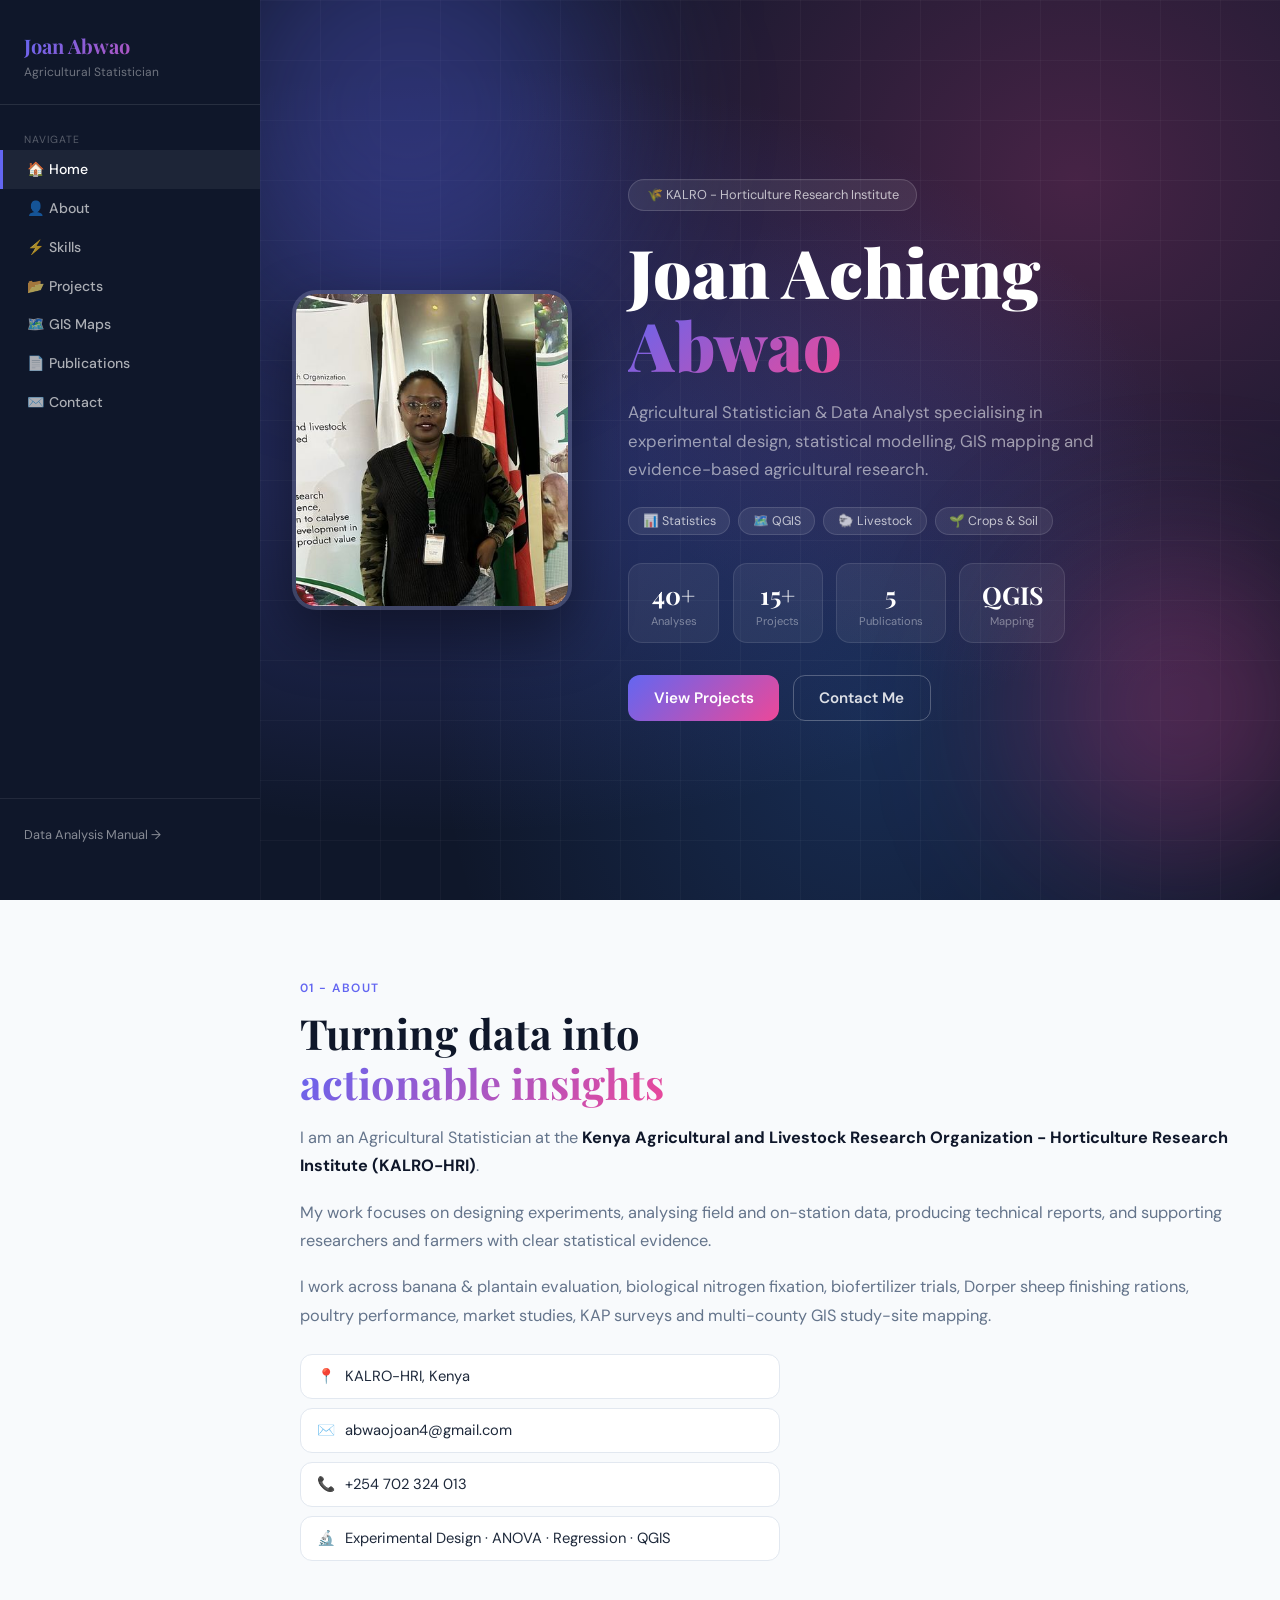
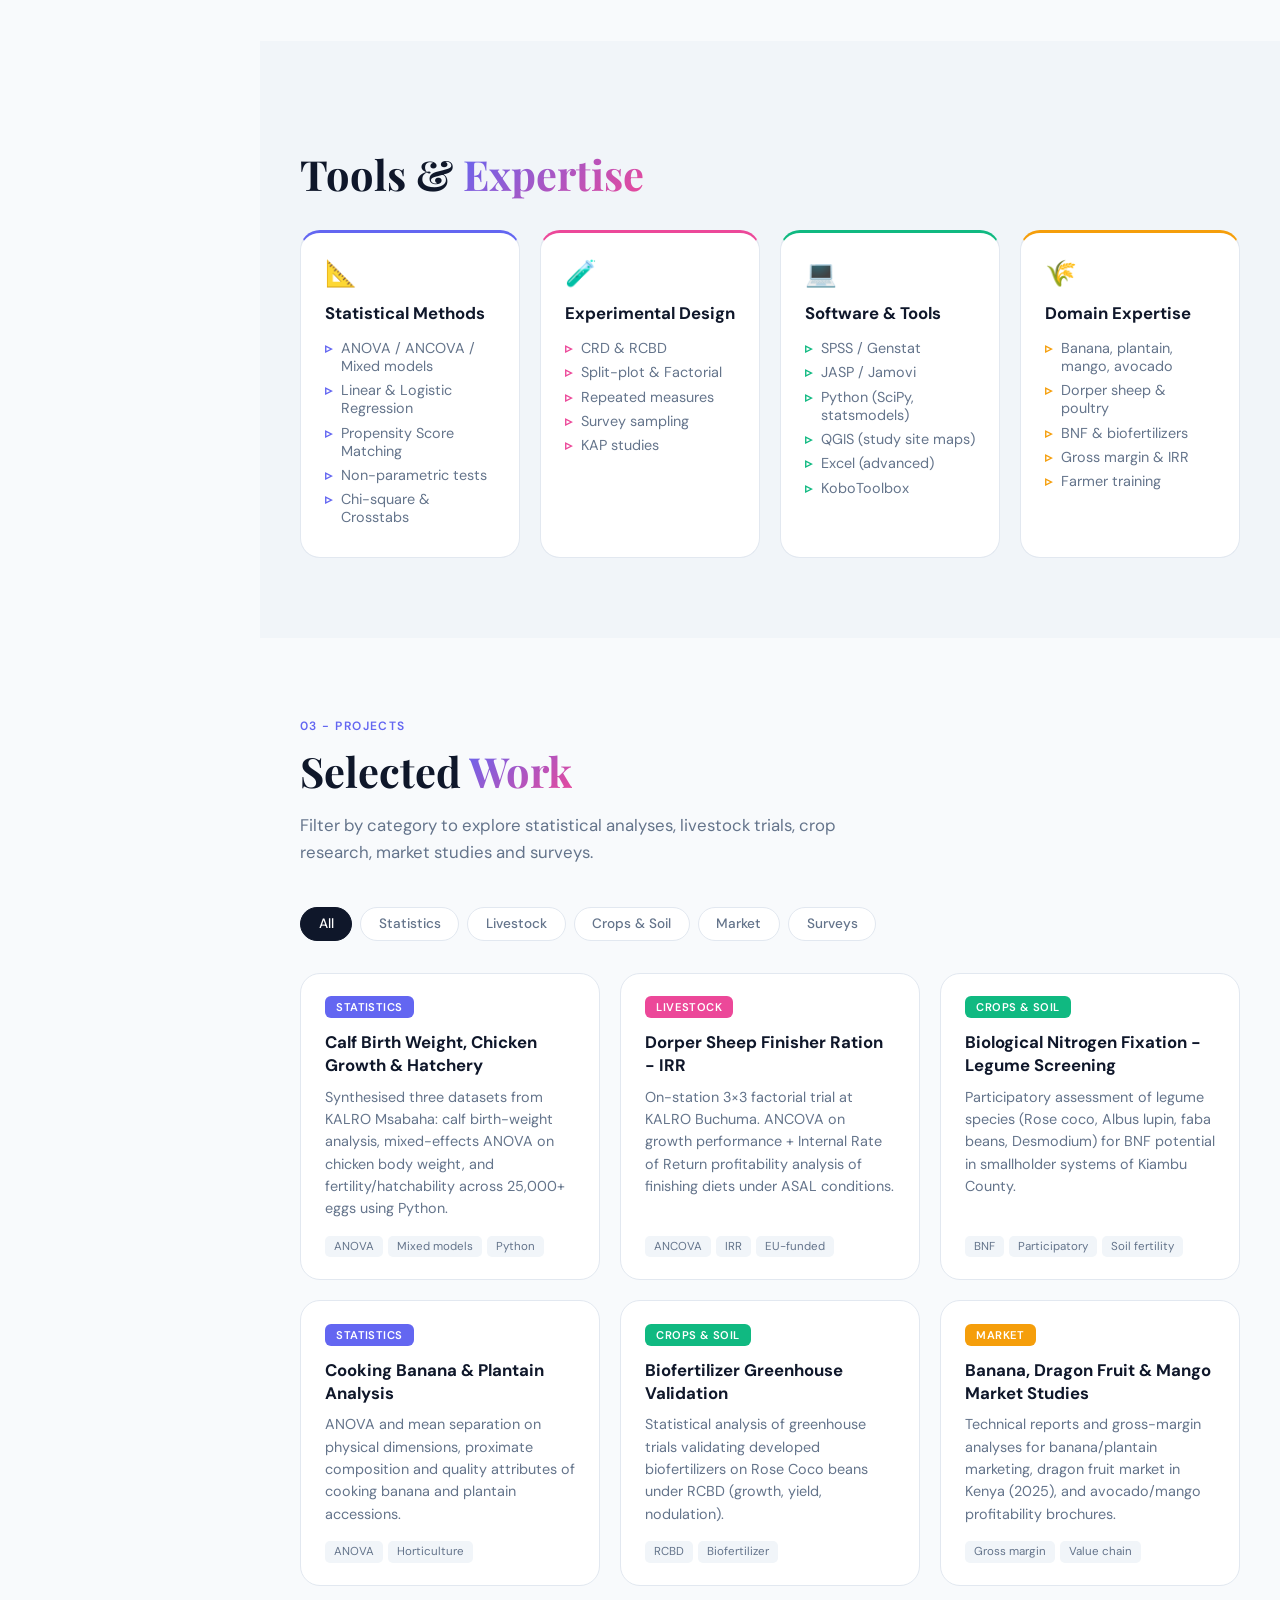
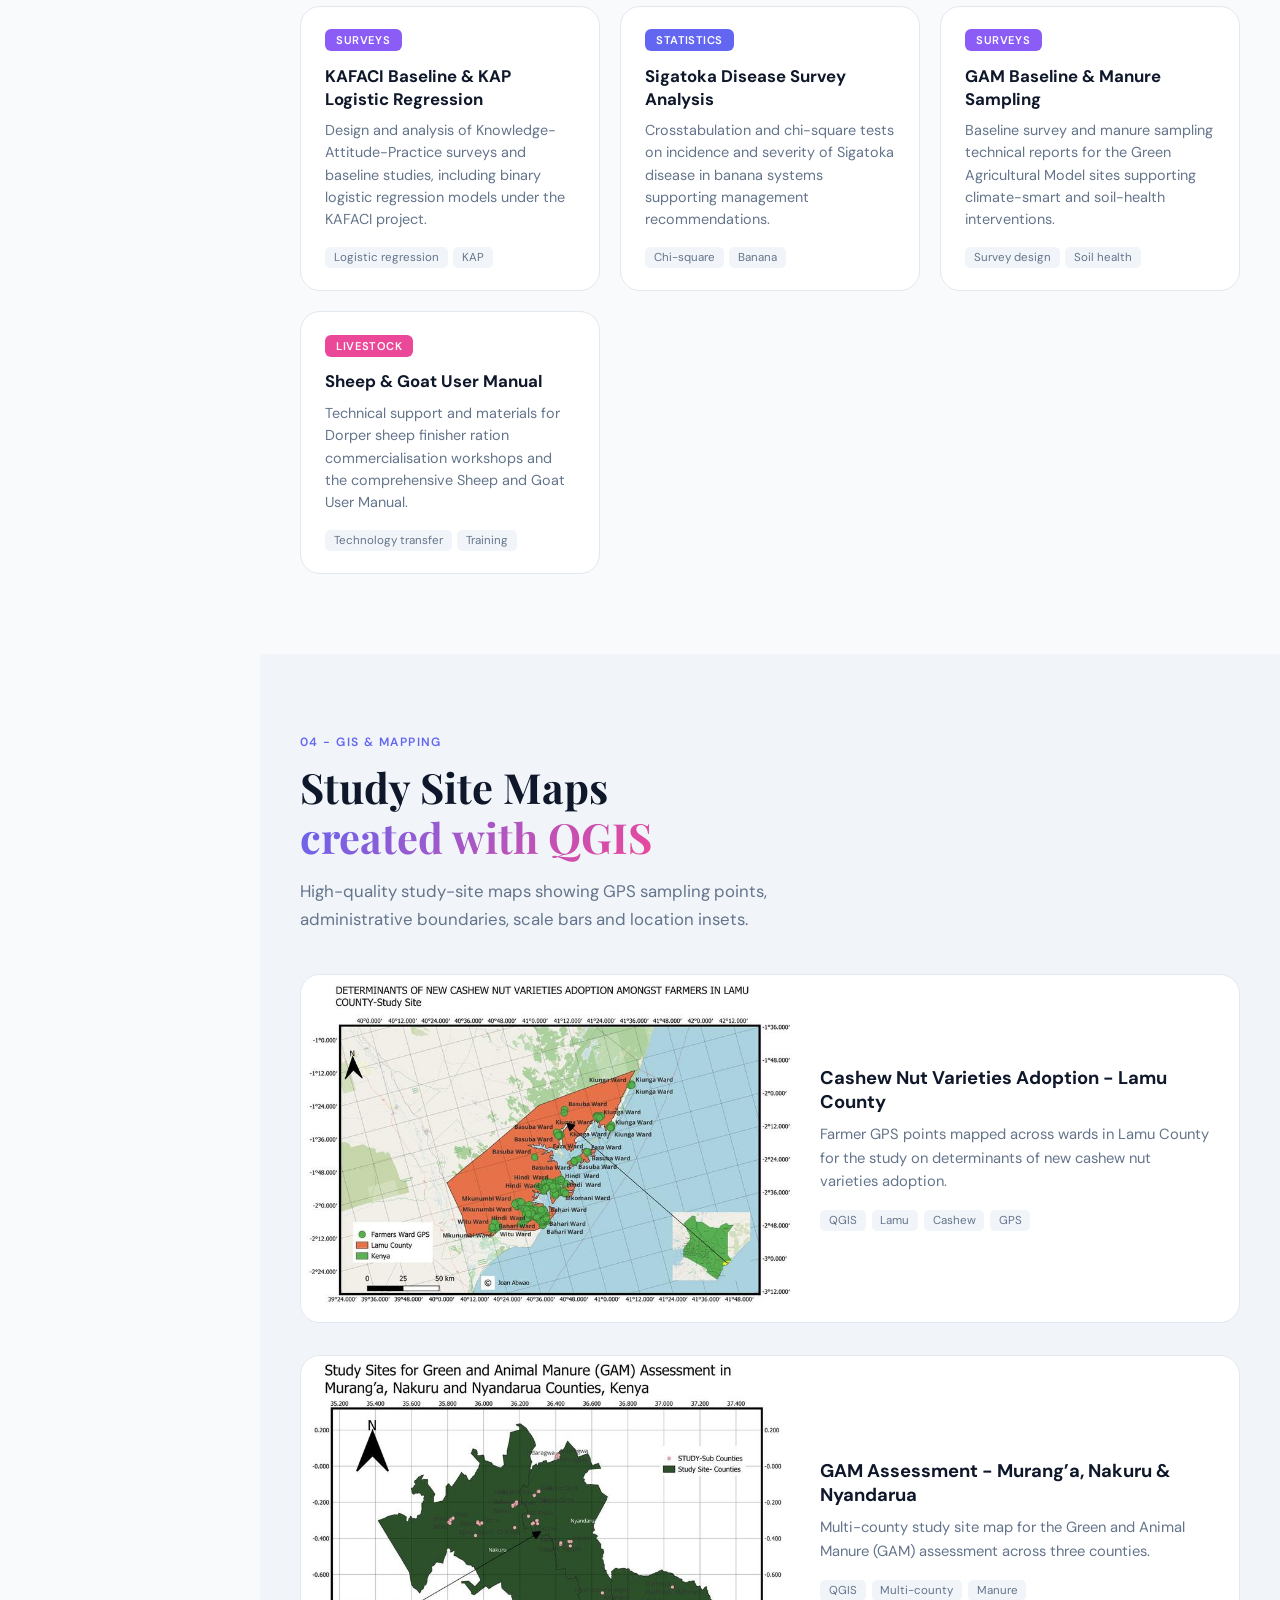
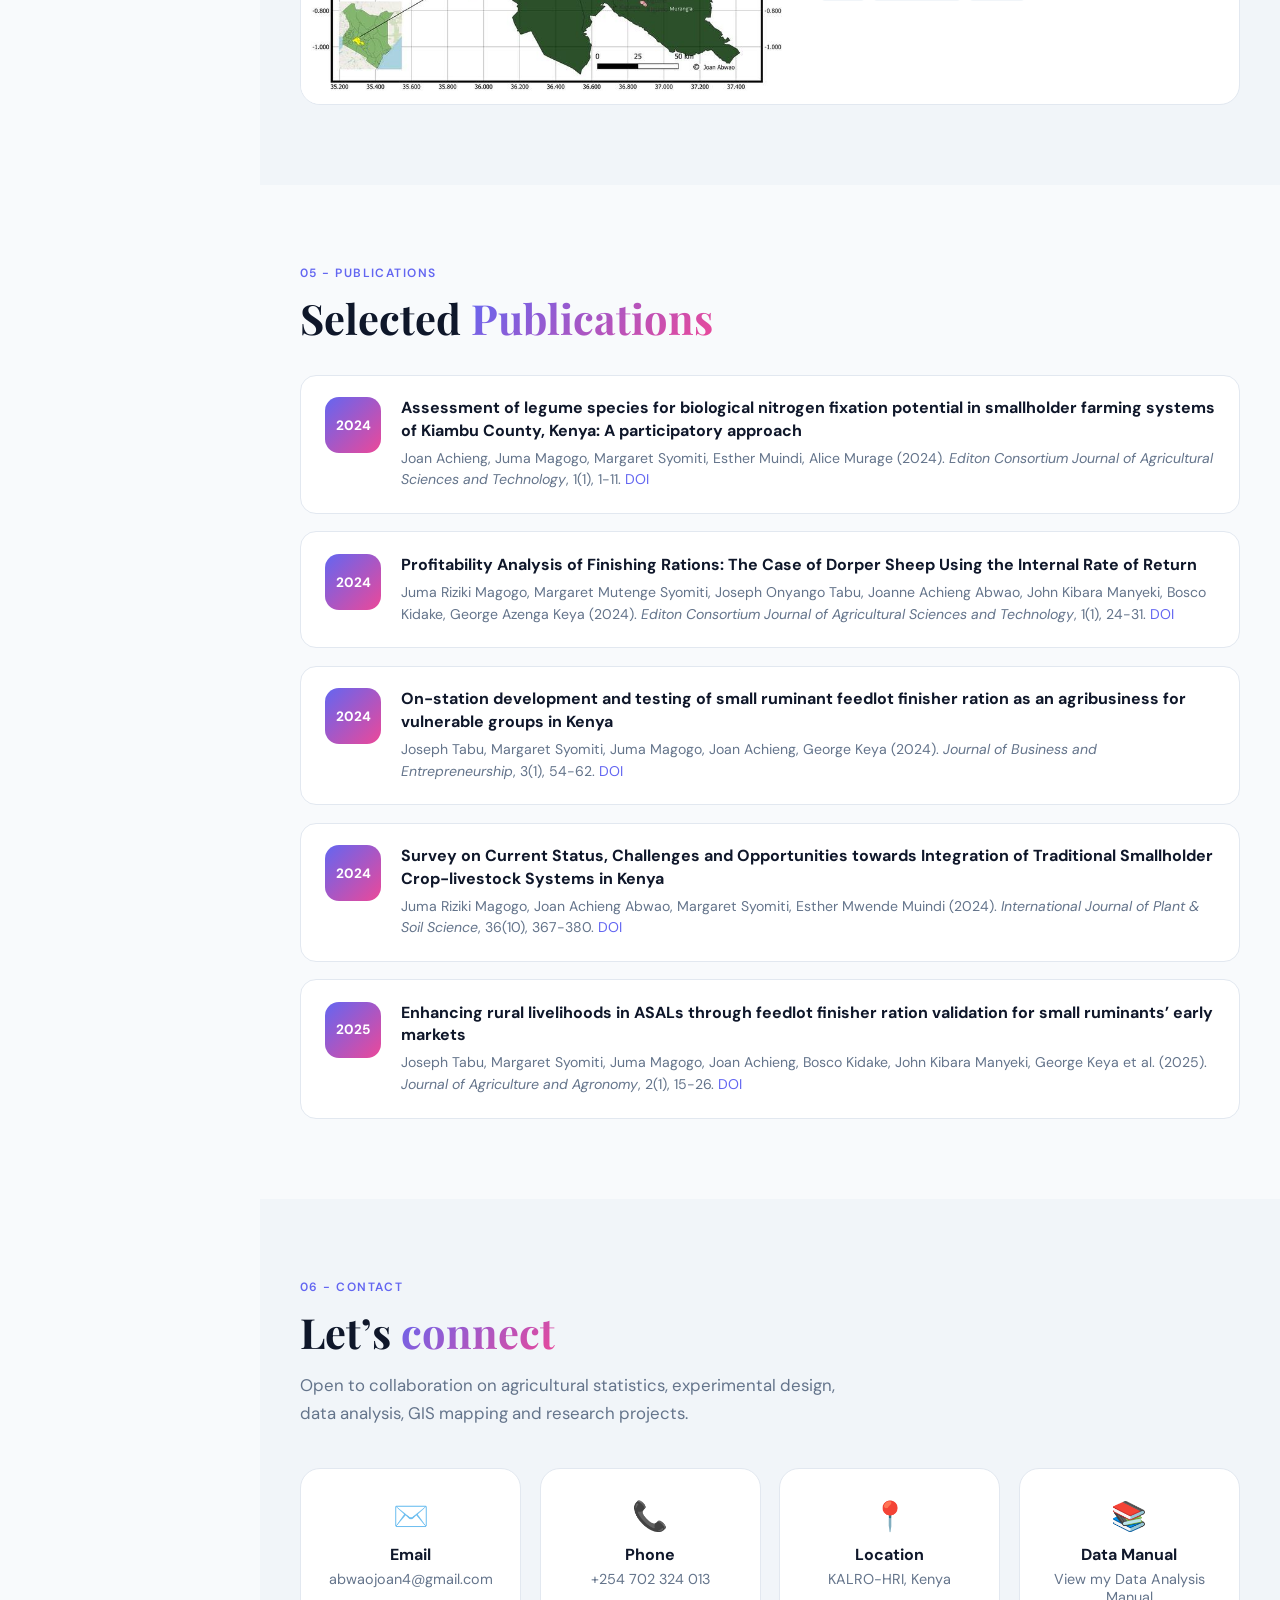
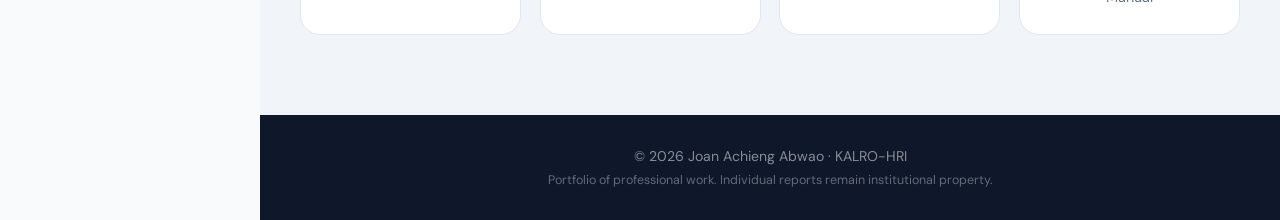
==== commit 49186698: "Add files via upload" ====
--- a/index.html
+++ b/index.html
@@ -293,6 +293,7 @@
         <h3>Software &amp; Tools</h3>
         <ul>
           <li>SPSS / Genstat</li>
+          <li>JASP / Jamovi</li>
           <li>Python (SciPy, statsmodels)</li>
           <li>QGIS (study site maps)</li>
           <li>Excel (advanced)</li>
